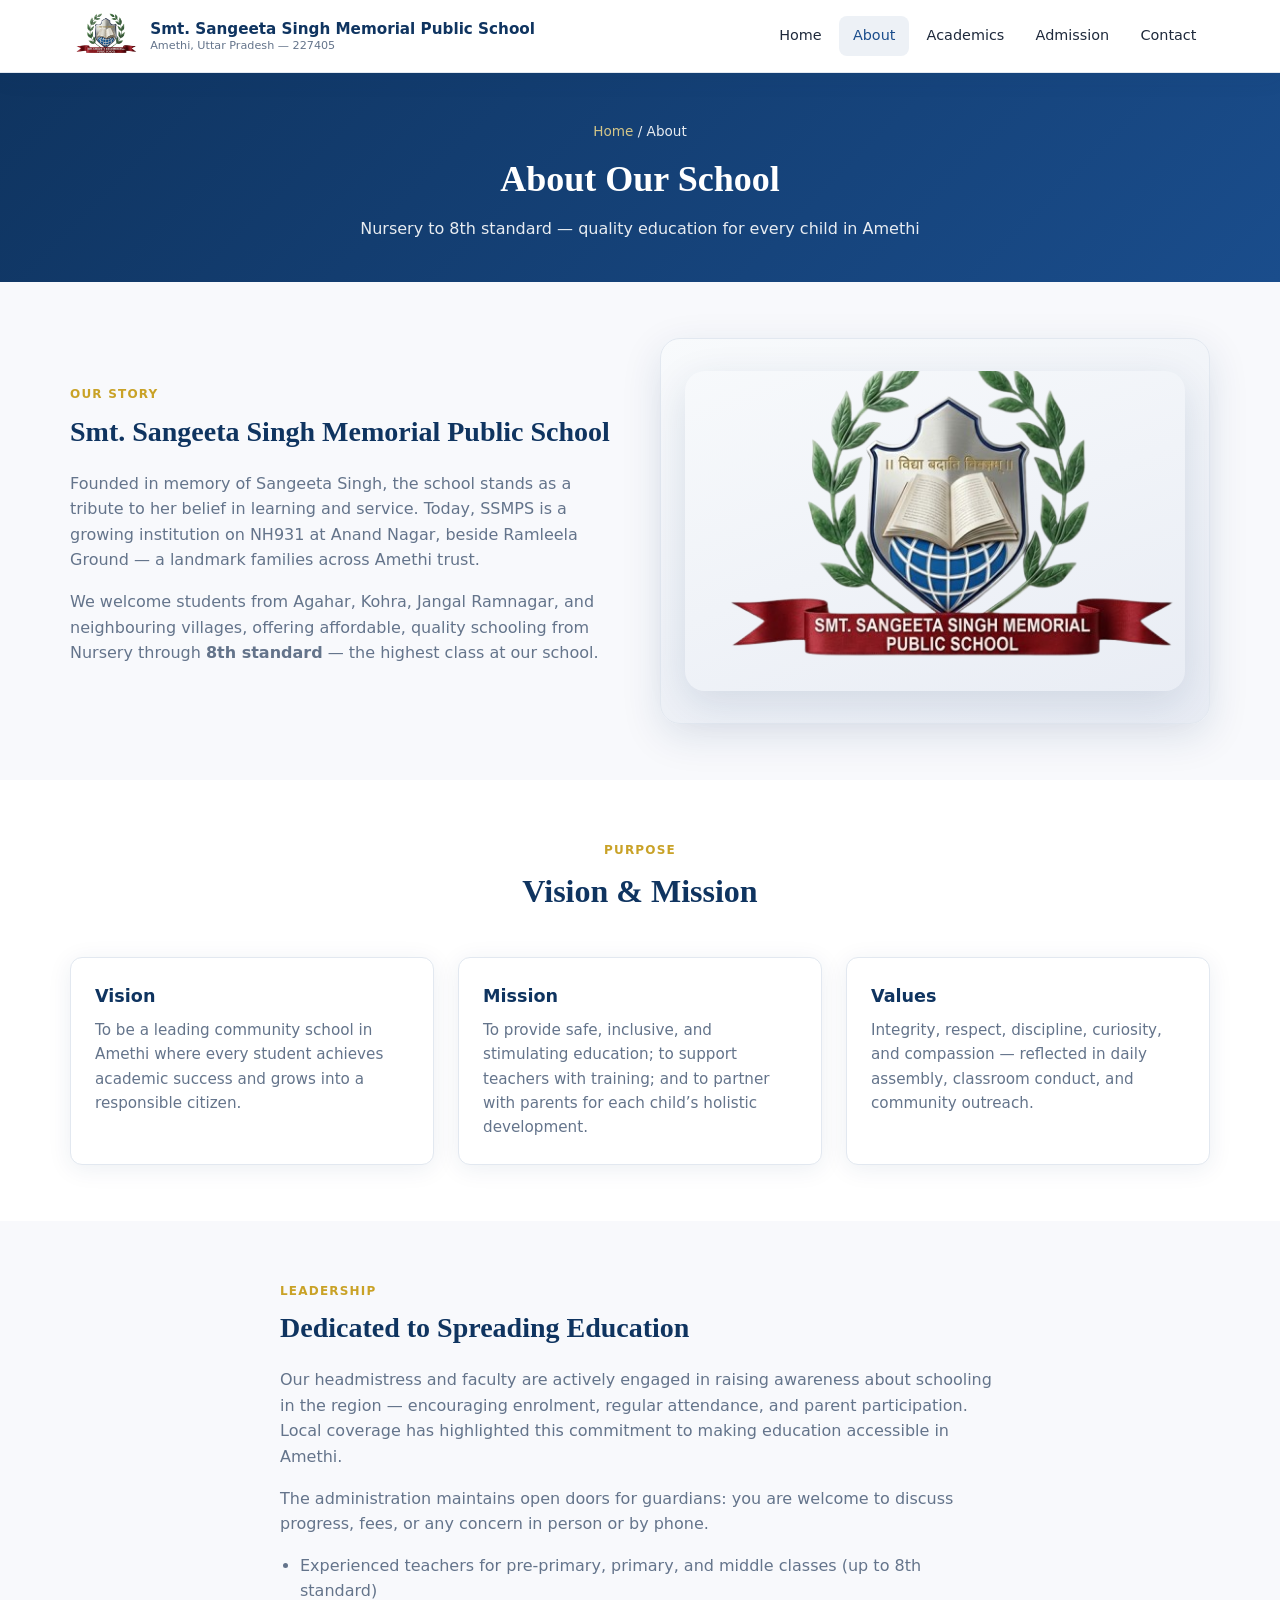
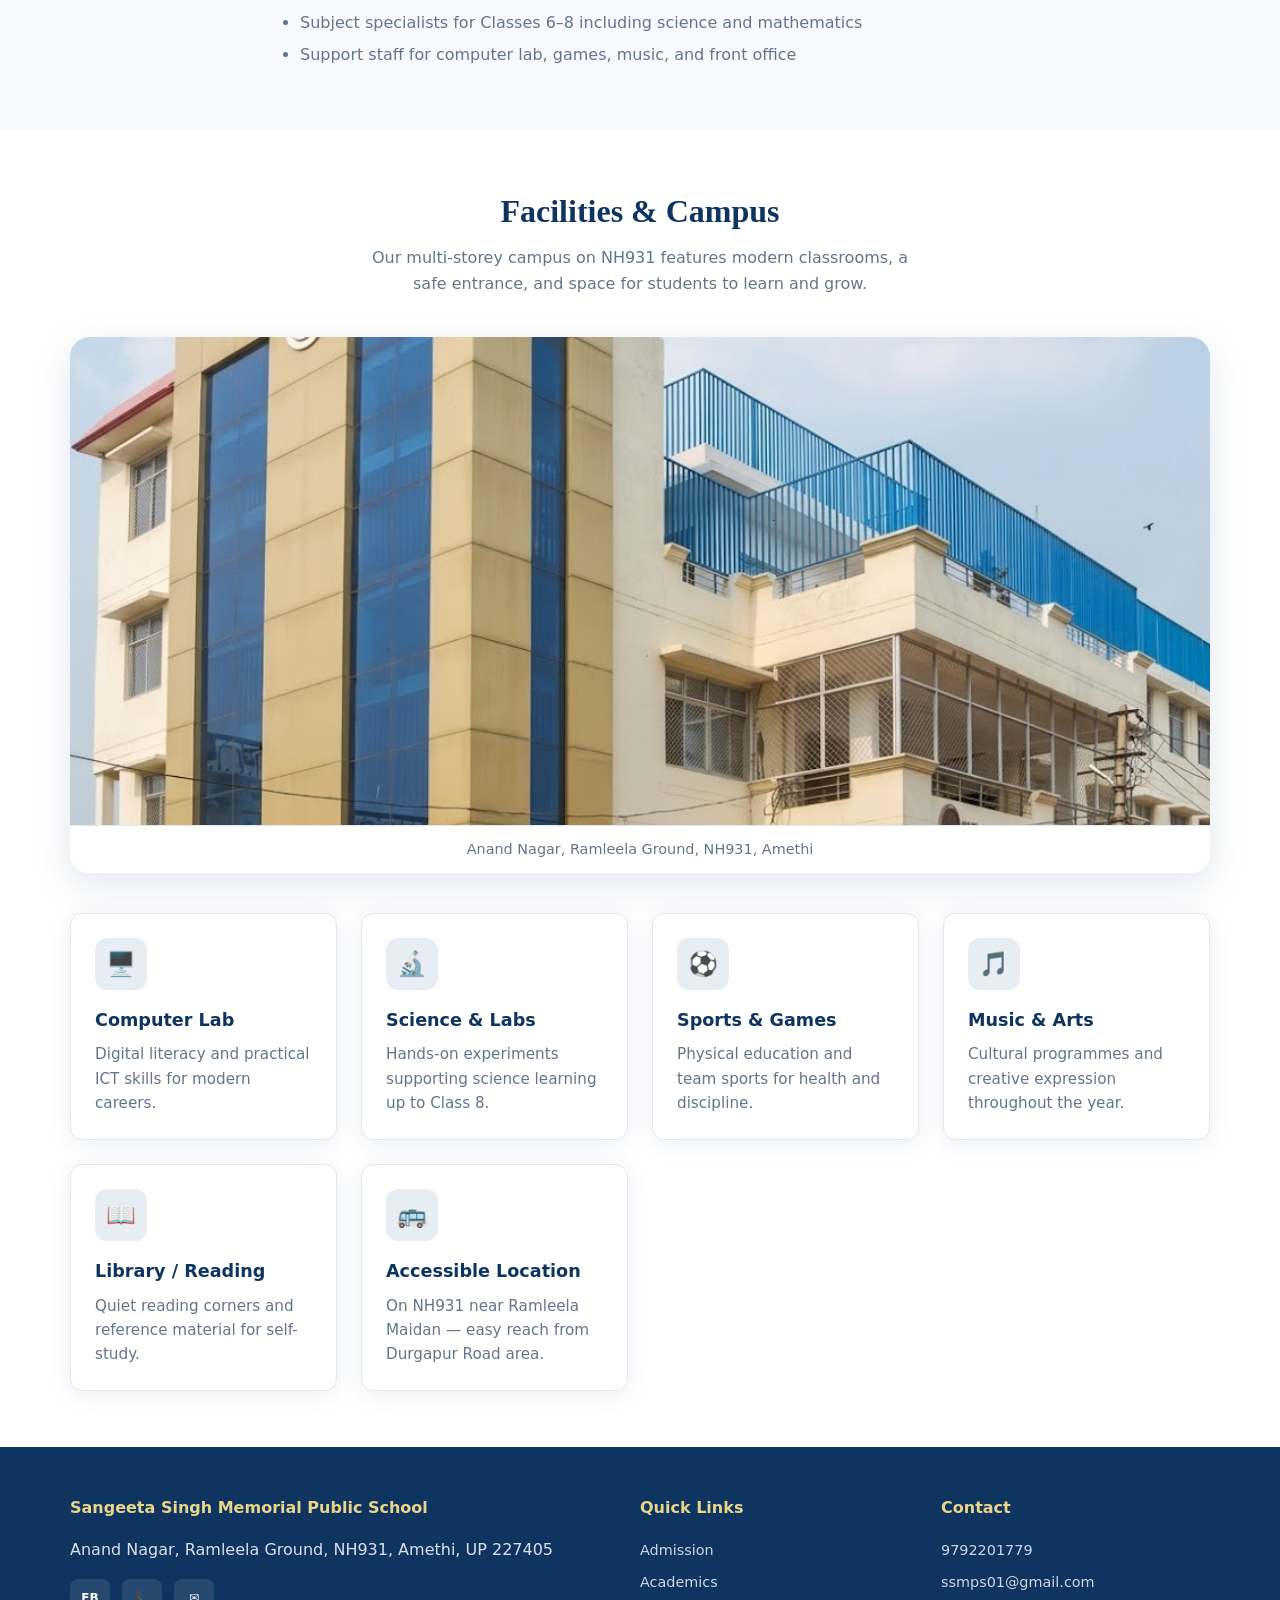
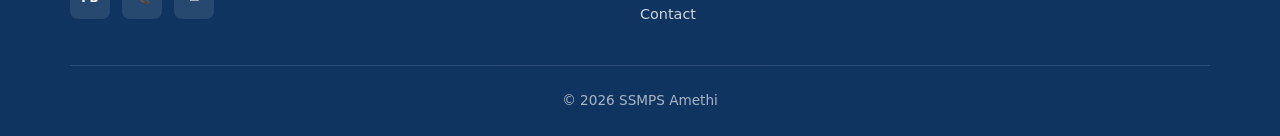
==== about.html @ c3867001 "init" ====
<!DOCTYPE html>
<html lang="en">
<head>
  <meta charset="UTF-8">
  <meta name="viewport" content="width=device-width, initial-scale=1.0">
  <meta name="description" content="About SSMPS Amethi — Nursery to 8th standard, vision, mission, and campus.">
  <title>About Us | SSMPS Amethi</title>
  <link rel="icon" href="images/logo.png" type="image/png">
  <link rel="stylesheet" href="style.css">
</head>
<body>
  <header class="site-header">
    <div class="container header-inner">
      <a href="index.html" class="logo-link">
        <img src="images/logo.png" alt="Smt. Sangeeta Singh Memorial Public School" class="logo-icon" width="120" height="56">
        <div class="logo-text">
          <strong>Smt. Sangeeta Singh Memorial Public School</strong>
          <span>Amethi, Uttar Pradesh — 227405</span>
        </div>
      </a>
      <button class="nav-toggle" type="button" aria-label="Open menu" aria-expanded="false"><span></span><span></span><span></span></button>
      <nav class="main-nav" aria-label="Main navigation">
        <ul>
          <li><a href="index.html">Home</a></li>
          <li><a href="about.html">About</a></li>
          <li><a href="academics.html">Academics</a></li>
          <li><a href="admission.html">Admission</a></li>
          <li><a href="contacts.html">Contact</a></li>
        </ul>
      </nav>
    </div>
  </header>

  <div class="page-hero">
    <div class="container">
      <p class="breadcrumb"><a href="index.html">Home</a> / About</p>
      <h1>About Our School</h1>
      <p>Nursery to 8th standard — quality education for every child in Amethi</p>
    </div>
  </div>

  <section>
    <div class="container split-section">
      <div class="content-block">
        <span class="section-label">Our story</span>
        <h2>Smt. Sangeeta Singh Memorial Public School</h2>
        <p>Founded in memory of Sangeeta Singh, the school stands as a tribute to her belief in learning and service. Today, SSMPS is a growing institution on NH931 at Anand Nagar, beside Ramleela Ground — a landmark families across Amethi trust.</p>
        <p>We welcome students from Agahar, Kohra, Jangal Ramnagar, and neighbouring villages, offering affordable, quality schooling from Nursery through <strong>8th standard</strong> — the highest class at our school.</p>
      </div>
      <div class="about-logo-wrap">
        <img src="images/logo.png" alt="Official school emblem — Smt. Sangeeta Singh Memorial Public School">
      </div>
    </div>
  </section>

  <section class="bg-white">
    <div class="container">
      <div class="section-header">
        <span class="section-label">Purpose</span>
        <h2>Vision &amp; Mission</h2>
      </div>
      <div class="card-grid">
        <article class="card">
          <h3>Vision</h3>
          <p>To be a leading community school in Amethi where every student achieves academic success and grows into a responsible citizen.</p>
        </article>
        <article class="card">
          <h3>Mission</h3>
          <p>To provide safe, inclusive, and stimulating education; to support teachers with training; and to partner with parents for each child’s holistic development.</p>
        </article>
        <article class="card">
          <h3>Values</h3>
          <p>Integrity, respect, discipline, curiosity, and compassion — reflected in daily assembly, classroom conduct, and community outreach.</p>
        </article>
      </div>
    </div>
  </section>

  <section>
    <div class="container content-block" style="max-width:720px">
      <span class="section-label">Leadership</span>
      <h2>Dedicated to Spreading Education</h2>
      <p>Our headmistress and faculty are actively engaged in raising awareness about schooling in the region — encouraging enrolment, regular attendance, and parent participation. Local coverage has highlighted this commitment to making education accessible in Amethi.</p>
      <p>The administration maintains open doors for guardians: you are welcome to discuss progress, fees, or any concern in person or by phone.</p>
      <ul>
        <li>Experienced teachers for pre-primary, primary, and middle classes (up to 8th standard)</li>
        <li>Subject specialists for Classes 6–8 including science and mathematics</li>
        <li>Support staff for computer lab, games, music, and front office</li>
      </ul>
    </div>
  </section>

  <section class="bg-white">
    <div class="container">
      <div class="section-header">
        <h2>Facilities &amp; Campus</h2>
        <p>Our multi-storey campus on NH931 features modern classrooms, a safe entrance, and space for students to learn and grow.</p>
      </div>
      <figure class="campus-feature">
        <img src="images/campus.png" alt="Front view of Smt. Sangeeta Singh Memorial Public School — cream and blue building with school bus at gate" class="campus-photo">
        <figcaption class="campus-caption">Anand Nagar, Ramleela Ground, NH931, Amethi</figcaption>
      </figure>
      <div class="card-grid">
        <article class="card"><div class="card-icon">🖥️</div><h3>Computer Lab</h3><p>Digital literacy and practical ICT skills for modern careers.</p></article>
        <article class="card"><div class="card-icon">🔬</div><h3>Science &amp; Labs</h3><p>Hands-on experiments supporting science learning up to Class 8.</p></article>
        <article class="card"><div class="card-icon">⚽</div><h3>Sports &amp; Games</h3><p>Physical education and team sports for health and discipline.</p></article>
        <article class="card"><div class="card-icon">🎵</div><h3>Music &amp; Arts</h3><p>Cultural programmes and creative expression throughout the year.</p></article>
        <article class="card"><div class="card-icon">📖</div><h3>Library / Reading</h3><p>Quiet reading corners and reference material for self-study.</p></article>
        <article class="card"><div class="card-icon">🚌</div><h3>Accessible Location</h3><p>On NH931 near Ramleela Maidan — easy reach from Durgapur Road area.</p></article>
      </div>
    </div>
  </section>

  <footer class="site-footer">
    <div class="container footer-grid">
      <div>
        <h4>Sangeeta Singh Memorial Public School</h4>
        <p>Anand Nagar, Ramleela Ground, NH931, Amethi, UP 227405</p>
        <div class="social-links">
          <a href="https://www.facebook.com/p/Sangeeta-Singh-Memorial-Public-School-Amethi-100066679517255/" target="_blank" rel="noopener noreferrer">FB</a>
          <a href="tel:+919792201779">📞</a>
          <a href="mailto:ssmps01@gmail.com">✉</a>
        </div>
      </div>
      <div><h4>Quick Links</h4><ul><li><a href="admission.html">Admission</a></li><li><a href="academics.html">Academics</a></li><li><a href="contacts.html">Contact</a></li></ul></div>
      <div><h4>Contact</h4><ul><li><a href="tel:+919792201779">9792201779</a></li><li><a href="mailto:ssmps01@gmail.com">ssmps01@gmail.com</a></li></ul></div>
    </div>
    <div class="container footer-bottom"><p>&copy; <span id="year"></span> SSMPS Amethi</p></div>
  </footer>
  <script>document.getElementById("year").textContent = new Date().getFullYear();</script>
  <script src="script.js"></script>
</body>
</html>
---- style.css ----
/* Sangeeta Singh Memorial Public School — Amethi */

:root {
  --primary: #1a4d8c;
  --primary-dark: #0f3460;
  --accent: #c9a227;
  --accent-light: #e8d48b;
  --bg: #f8f9fc;
  --surface: #ffffff;
  --text: #1e293b;
  --text-muted: #64748b;
  --border: #e2e8f0;
  --success: #15803d;
  --shadow: 0 4px 24px rgba(15, 52, 96, 0.08);
  --shadow-lg: 0 12px 40px rgba(15, 52, 96, 0.12);
  --radius: 12px;
  --radius-lg: 20px;
  --font: "Segoe UI", system-ui, -apple-system, sans-serif;
  --font-display: Georgia, "Times New Roman", serif;
  --header-h: 72px;
}

*,
*::before,
*::after {
  box-sizing: border-box;
  margin: 0;
  padding: 0;
}

html {
  scroll-behavior: smooth;
}

body {
  font-family: var(--font);
  color: var(--text);
  background: var(--bg);
  line-height: 1.6;
  min-height: 100vh;
  display: flex;
  flex-direction: column;
}

img {
  max-width: 100%;
  height: auto;
  display: block;
}

a {
  color: var(--primary);
  text-decoration: none;
  transition: color 0.2s;
}

a:hover {
  color: var(--primary-dark);
}

.container {
  width: min(1140px, 92%);
  margin-inline: auto;
}

/* Header */
.site-header {
  position: sticky;
  top: 0;
  z-index: 1000;
  background: var(--surface);
  border-bottom: 1px solid var(--border);
  box-shadow: var(--shadow);
}

.header-inner {
  display: flex;
  align-items: center;
  justify-content: space-between;
  height: var(--header-h);
  gap: 1rem;
}

.logo-link {
  display: flex;
  align-items: center;
  gap: 0.75rem;
  color: var(--text);
  text-decoration: none;
}

.logo-link:hover {
  color: var(--text);
}

.logo-icon,
.logo-link img {
  height: 64px;
  width: auto;
  max-width: 150px;
  flex-shrink: 0;
  object-fit: contain;
}

.logo-text {
  display: flex;
  flex-direction: column;
  line-height: 1.25;
}

.logo-text strong {
  font-size: 0.95rem;
  color: var(--primary-dark);
}

.logo-text span {
  font-size: 0.7rem;
  color: var(--text-muted);
}

.nav-toggle {
  display: none;
  background: none;
  border: none;
  cursor: pointer;
  padding: 0.5rem;
}

.nav-toggle span {
  display: block;
  width: 24px;
  height: 2px;
  background: var(--primary-dark);
  margin: 5px 0;
  transition: 0.3s;
}

.main-nav ul {
  display: flex;
  list-style: none;
  gap: 0.25rem;
}

.main-nav a {
  display: block;
  padding: 0.5rem 0.85rem;
  border-radius: 8px;
  font-size: 0.9rem;
  font-weight: 500;
  color: var(--text);
}

.main-nav a:hover,
.main-nav a.active {
  background: rgba(26, 77, 140, 0.08);
  color: var(--primary);
}

.btn {
  display: inline-flex;
  align-items: center;
  justify-content: center;
  gap: 0.5rem;
  padding: 0.65rem 1.35rem;
  border-radius: 8px;
  font-weight: 600;
  font-size: 0.9rem;
  border: none;
  cursor: pointer;
  transition: transform 0.15s, box-shadow 0.2s, background 0.2s;
  text-decoration: none;
}

.btn:hover {
  transform: translateY(-1px);
}

.btn-primary {
  background: linear-gradient(135deg, var(--primary), var(--primary-dark));
  color: #fff;
  box-shadow: 0 4px 14px rgba(26, 77, 140, 0.35);
}

.btn-primary:hover {
  color: #fff;
  box-shadow: 0 6px 20px rgba(26, 77, 140, 0.45);
}

.btn-outline {
  background: transparent;
  color: #fff;
  border: 2px solid rgba(255, 255, 255, 0.85);
}

.btn-outline:hover {
  background: rgba(255, 255, 255, 0.15);
  color: #fff;
}

.btn-accent {
  background: var(--accent);
  color: var(--primary-dark);
}

.btn-accent:hover {
  background: var(--accent-light);
  color: var(--primary-dark);
}

/* Hero */
.hero {
  position: relative;
  min-height: 420px;
  display: flex;
  align-items: center;
  background: linear-gradient(135deg, var(--primary-dark) 0%, var(--primary) 50%, #2563a8 100%);
  color: #fff;
  overflow: hidden;
}

.hero::before {
  content: "";
  position: absolute;
  inset: 0;
  background: url("data:image/svg+xml,%3Csvg width='60' height='60' viewBox='0 0 60 60' xmlns='http://www.w3.org/2000/svg'%3E%3Cg fill='none' fill-rule='evenodd'%3E%3Cg fill='%23ffffff' fill-opacity='0.04'%3E%3Cpath d='M36 34v-4h-2v4h-4v2h4v4h2v-4h4v-2h-4zm0-30V0h-2v4h-4v2h4v4h2V6h4V4h-4zM6 34v-4H4v4H0v2h4v4h2v-4h4v-2H6zM6 4V0H4v4H0v2h4v4h2V6h4V4H6z'/%3E%3C/g%3E%3C/g%3E%3C/svg%3E");
  opacity: 0.6;
}

.hero .container {
  position: relative;
  z-index: 1;
  padding: 3.5rem 0;
}

.hero-logo {
  display: block;
  height: clamp(110px, 20vw, 180px);
  width: auto;
  margin-bottom: 1rem;
  filter: drop-shadow(0 8px 20px rgba(0, 0, 0, 0.35));
}

.about-logo-wrap {
  display: flex;
  align-items: center;
  justify-content: center;
  padding: 2rem 1.5rem;
  background: linear-gradient(160deg, #f8fafc 0%, #e8ecf4 100%);
  border-radius: var(--radius-lg);
  box-shadow: var(--shadow-lg);
  border: 1px solid var(--border);
}

.about-logo-wrap img {
  max-height: min(320px, 50vh);
  width: auto;
  max-width: 100%;
  object-fit: contain;
}

.hero-badge {
  display: inline-block;
  background: rgba(201, 162, 39, 0.25);
  border: 1px solid var(--accent);
  color: var(--accent-light);
  padding: 0.35rem 0.85rem;
  border-radius: 999px;
  font-size: 0.8rem;
  font-weight: 600;
  margin-bottom: 1rem;
}

.hero h1 {
  font-family: var(--font-display);
  font-size: clamp(1.75rem, 4vw, 2.75rem);
  line-height: 1.2;
  margin-bottom: 0.75rem;
  max-width: 720px;
}

.hero p {
  font-size: 1.05rem;
  opacity: 0.92;
  max-width: 560px;
  margin-bottom: 1.5rem;
}

.hero-actions {
  display: flex;
  flex-wrap: wrap;
  gap: 0.75rem;
}

.hero-hindi {
  font-size: 1.1rem;
  margin-top: 0.5rem;
  opacity: 0.9;
  font-style: italic;
}

/* Page header (inner pages) */
.page-hero {
  background: linear-gradient(135deg, var(--primary-dark), var(--primary));
  color: #fff;
  padding: 2.5rem 0;
  text-align: center;
}

.page-hero h1 {
  font-family: var(--font-display);
  font-size: clamp(1.5rem, 3vw, 2.25rem);
}

.page-hero p {
  opacity: 0.9;
  margin-top: 0.5rem;
}

.breadcrumb {
  font-size: 0.85rem;
  opacity: 0.8;
  margin-bottom: 0.5rem;
}

.breadcrumb a {
  color: var(--accent-light);
}

/* Sections */
section {
  padding: 3.5rem 0;
}

.section-header {
  text-align: center;
  margin-bottom: 2.5rem;
}

.section-header h2 {
  font-family: var(--font-display);
  font-size: clamp(1.5rem, 2.5vw, 2rem);
  color: var(--primary-dark);
  margin-bottom: 0.5rem;
}

.section-header p {
  color: var(--text-muted);
  max-width: 560px;
  margin-inline: auto;
}

.section-label {
  display: inline-block;
  color: var(--accent);
  font-weight: 700;
  font-size: 0.75rem;
  letter-spacing: 0.1em;
  text-transform: uppercase;
  margin-bottom: 0.35rem;
}

/* Cards grid */
.card-grid {
  display: grid;
  grid-template-columns: repeat(auto-fit, minmax(260px, 1fr));
  gap: 1.5rem;
}

.card {
  background: var(--surface);
  border-radius: var(--radius);
  padding: 1.5rem;
  box-shadow: var(--shadow);
  border: 1px solid var(--border);
  transition: transform 0.2s, box-shadow 0.2s;
}

.card:hover {
  transform: translateY(-4px);
  box-shadow: var(--shadow-lg);
}

.card-icon {
  width: 52px;
  height: 52px;
  border-radius: 12px;
  background: rgba(26, 77, 140, 0.1);
  display: flex;
  align-items: center;
  justify-content: center;
  font-size: 1.5rem;
  margin-bottom: 1rem;
}

.card h3 {
  font-size: 1.1rem;
  color: var(--primary-dark);
  margin-bottom: 0.5rem;
}

.card p {
  color: var(--text-muted);
  font-size: 0.95rem;
}

/* Stats */
.stats-bar {
  background: var(--primary-dark);
  color: #fff;
  padding: 2rem 0;
}

.stats-grid {
  display: grid;
  grid-template-columns: repeat(auto-fit, minmax(140px, 1fr));
  gap: 1.5rem;
  text-align: center;
}

.stat-item strong {
  display: block;
  font-size: 2rem;
  color: var(--accent);
  font-family: var(--font-display);
}

.stat-item span {
  font-size: 0.85rem;
  opacity: 0.85;
}

/* Two column layout */
.split-section {
  display: grid;
  grid-template-columns: 1fr 1fr;
  gap: 2.5rem;
  align-items: center;
}

.split-section img,
.placeholder-img {
  border-radius: var(--radius-lg);
  box-shadow: var(--shadow-lg);
  aspect-ratio: 4/3;
  object-fit: cover;
  width: 100%;
}

.split-section img.campus-photo {
  aspect-ratio: 16 / 10;
  object-position: center top;
}

.campus-feature {
  margin-bottom: 2.5rem;
  border-radius: var(--radius-lg);
  overflow: hidden;
  box-shadow: var(--shadow-lg);
  background: var(--surface);
}

.campus-feature img.campus-photo {
  width: 100%;
  aspect-ratio: 21 / 9;
  max-height: 520px;
  object-fit: cover;
  object-position: center;
  border-radius: 0;
  box-shadow: none;
}

.campus-caption {
  text-align: center;
  padding: 0.75rem 1rem;
  font-size: 0.9rem;
  color: var(--text-muted);
  background: var(--surface);
  border-top: 1px solid var(--border);
}

.placeholder-img {
  background: linear-gradient(145deg, #dbeafe, #93c5fd);
  display: flex;
  align-items: center;
  justify-content: center;
  color: var(--primary);
  font-weight: 600;
  font-size: 0.9rem;
  text-align: center;
  padding: 1rem;
}

.content-block h2 {
  font-family: var(--font-display);
  color: var(--primary-dark);
  margin-bottom: 1rem;
  font-size: 1.75rem;
}

.content-block p {
  color: var(--text-muted);
  margin-bottom: 1rem;
}

.content-block ul {
  margin-left: 1.25rem;
  color: var(--text-muted);
}

.content-block li {
  margin-bottom: 0.4rem;
}

/* Gallery */
.gallery-grid {
  display: grid;
  grid-template-columns: repeat(auto-fill, minmax(220px, 1fr));
  gap: 1rem;
}

.gallery-item {
  position: relative;
  border-radius: var(--radius);
  overflow: hidden;
  aspect-ratio: 4/3;
  cursor: pointer;
  border: none;
  padding: 0;
  background: linear-gradient(145deg, #e0e7ff, #c7d2fe);
  width: 100%;
}

.gallery-item img {
  width: 100%;
  height: 100%;
  object-fit: cover;
  transition: transform 0.3s;
}

.gallery-item:hover img {
  transform: scale(1.05);
}

.gallery-placeholder {
  width: 100%;
  height: 100%;
  display: flex;
  flex-direction: column;
  align-items: center;
  justify-content: center;
  color: var(--primary);
  font-size: 0.85rem;
  gap: 0.25rem;
}

.gallery-placeholder span:first-child {
  font-size: 2rem;
}

/* Lightbox */
.lightbox {
  position: fixed;
  inset: 0;
  background: rgba(0, 0, 0, 0.9);
  z-index: 2000;
  display: none;
  align-items: center;
  justify-content: center;
  padding: 1rem;
}

.lightbox.open {
  display: flex;
}

.lightbox img {
  max-height: 90vh;
  max-width: 90vw;
  border-radius: 8px;
}

.lightbox-close {
  position: absolute;
  top: 1rem;
  right: 1rem;
  background: #fff;
  border: none;
  width: 40px;
  height: 40px;
  border-radius: 50%;
  font-size: 1.25rem;
  cursor: pointer;
}

/* Forms */
.form-group {
  margin-bottom: 1.25rem;
}

.form-group label {
  display: block;
  font-weight: 600;
  font-size: 0.9rem;
  margin-bottom: 0.35rem;
  color: var(--primary-dark);
}

.form-group input,
.form-group select,
.form-group textarea {
  width: 100%;
  padding: 0.7rem 0.9rem;
  border: 1px solid var(--border);
  border-radius: 8px;
  font-family: inherit;
  font-size: 0.95rem;
  transition: border-color 0.2s, box-shadow 0.2s;
}

.form-group input:focus,
.form-group select:focus,
.form-group textarea:focus {
  outline: none;
  border-color: var(--primary);
  box-shadow: 0 0 0 3px rgba(26, 77, 140, 0.15);
}

.form-row {
  display: grid;
  grid-template-columns: 1fr 1fr;
  gap: 1rem;
}

.form-note {
  font-size: 0.85rem;
  color: var(--text-muted);
  margin-top: 0.5rem;
}

.form-success {
  display: none;
  background: #dcfce7;
  color: var(--success);
  padding: 1rem;
  border-radius: 8px;
  margin-top: 1rem;
}

/* Contact */
.contact-grid {
  display: grid;
  grid-template-columns: 1fr 1fr;
  gap: 2rem;
}

.contact-info-card {
  background: var(--surface);
  padding: 1.5rem;
  border-radius: var(--radius);
  box-shadow: var(--shadow);
  margin-bottom: 1rem;
}

.contact-info-card h3 {
  color: var(--primary-dark);
  font-size: 1rem;
  margin-bottom: 0.75rem;
}

.contact-item {
  display: flex;
  gap: 0.75rem;
  margin-bottom: 0.85rem;
  font-size: 0.95rem;
}

.contact-item .icon {
  width: 36px;
  height: 36px;
  background: rgba(26, 77, 140, 0.1);
  border-radius: 8px;
  display: flex;
  align-items: center;
  justify-content: center;
  flex-shrink: 0;
}

.map-wrap {
  border-radius: var(--radius);
  overflow: hidden;
  box-shadow: var(--shadow);
  min-height: 280px;
}

.map-wrap iframe {
  width: 100%;
  height: 280px;
  border: 0;
}

/* Admission steps */
.steps {
  display: grid;
  gap: 1rem;
  counter-reset: step;
}

.step-item {
  display: flex;
  gap: 1.25rem;
  background: var(--surface);
  padding: 1.25rem 1.5rem;
  border-radius: var(--radius);
  box-shadow: var(--shadow);
  border-left: 4px solid var(--accent);
}

.step-num {
  width: 40px;
  height: 40px;
  background: var(--primary);
  color: #fff;
  border-radius: 50%;
  display: flex;
  align-items: center;
  justify-content: center;
  font-weight: 700;
  flex-shrink: 0;
}

/* Table */
.info-table {
  width: 100%;
  border-collapse: collapse;
  background: var(--surface);
  border-radius: var(--radius);
  overflow: hidden;
  box-shadow: var(--shadow);
}

.info-table th,
.info-table td {
  padding: 0.85rem 1rem;
  text-align: left;
  border-bottom: 1px solid var(--border);
}

.info-table th {
  background: var(--primary-dark);
  color: #fff;
  font-weight: 600;
}

.info-table tr:last-child td {
  border-bottom: none;
}

/* Footer */
.site-footer {
  background: var(--primary-dark);
  color: rgba(255, 255, 255, 0.85);
  margin-top: auto;
  padding: 3rem 0 1.5rem;
}

.footer-grid {
  display: grid;
  grid-template-columns: 2fr 1fr 1fr;
  gap: 2rem;
  margin-bottom: 2rem;
}

.footer-grid h4 {
  color: var(--accent-light);
  margin-bottom: 1rem;
  font-size: 1rem;
}

.footer-grid ul {
  list-style: none;
}

.footer-grid li {
  margin-bottom: 0.4rem;
}

.footer-grid a {
  color: rgba(255, 255, 255, 0.8);
  font-size: 0.9rem;
}

.footer-grid a:hover {
  color: #fff;
}

.social-links {
  display: flex;
  gap: 0.75rem;
  margin-top: 1rem;
}

.social-links a {
  width: 40px;
  height: 40px;
  background: rgba(255, 255, 255, 0.1);
  border-radius: 8px;
  display: flex;
  align-items: center;
  justify-content: center;
  color: #fff;
  font-weight: 700;
  font-size: 0.75rem;
}

.social-links a:hover {
  background: var(--accent);
  color: var(--primary-dark);
}

.footer-bottom {
  border-top: 1px solid rgba(255, 255, 255, 0.15);
  padding-top: 1.5rem;
  text-align: center;
  font-size: 0.85rem;
  opacity: 0.75;
}

/* CTA band */
.cta-band {
  background: linear-gradient(90deg, var(--accent), var(--accent-light));
  padding: 2rem;
  border-radius: var(--radius-lg);
  text-align: center;
  color: var(--primary-dark);
}

.cta-band h2 {
  font-family: var(--font-display);
  margin-bottom: 0.5rem;
}

.cta-band p {
  margin-bottom: 1rem;
}

/* Utilities */
.bg-white {
  background: var(--surface);
}

.text-center {
  text-align: center;
}

.mt-2 {
  margin-top: 2rem;
}

/* Responsive */
@media (max-width: 900px) {
  .split-section,
  .contact-grid,
  .footer-grid {
    grid-template-columns: 1fr;
  }

  .form-row {
    grid-template-columns: 1fr;
  }
}

@media (max-width: 768px) {
  .nav-toggle {
    display: block;
  }

  .main-nav {
    position: fixed;
    top: var(--header-h);
    left: 0;
    right: 0;
    background: var(--surface);
    border-bottom: 1px solid var(--border);
    padding: 1rem;
    transform: translateY(-120%);
    opacity: 0;
    pointer-events: none;
    transition: 0.3s;
    box-shadow: var(--shadow-lg);
  }

  .main-nav.open {
    transform: translateY(0);
    opacity: 1;
    pointer-events: auto;
  }

  .main-nav ul {
    flex-direction: column;
  }

  .main-nav a {
    padding: 0.75rem;
  }
}
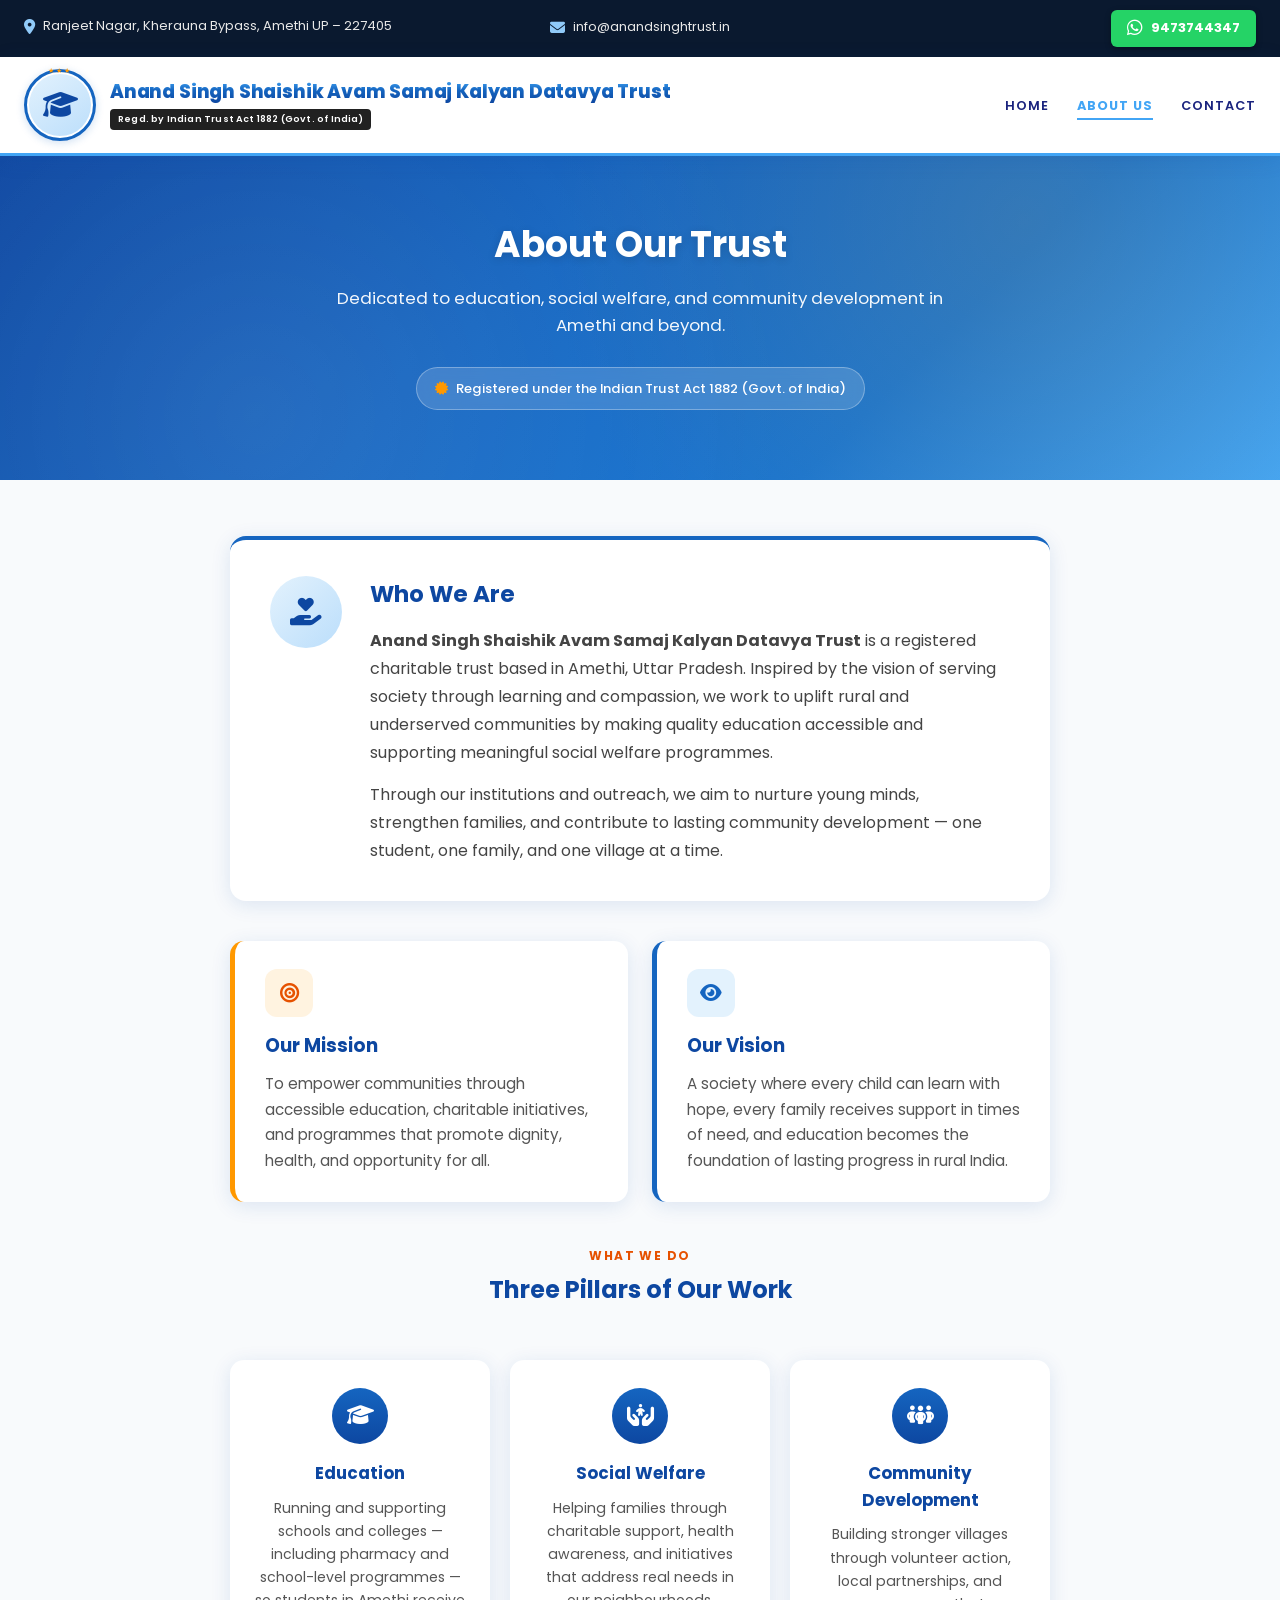
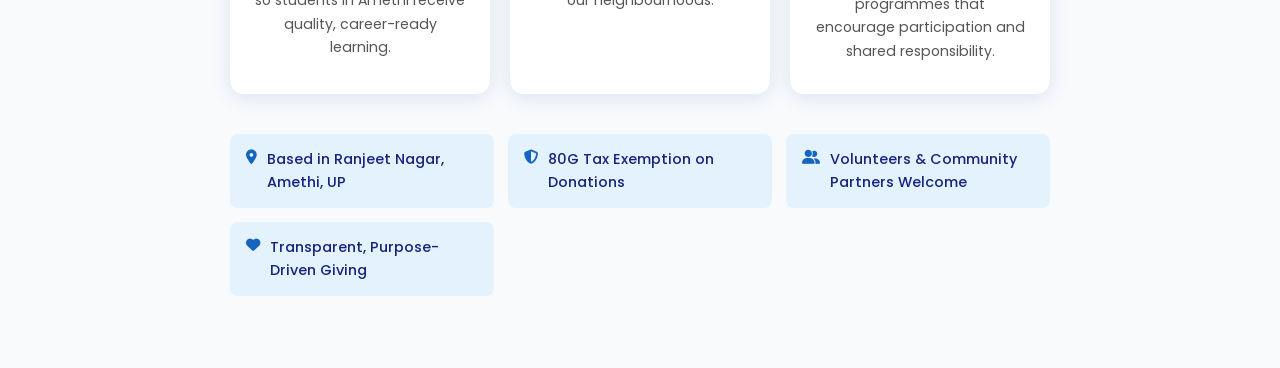
==== commit d7162a74: "Updated trust website design and content" ====
--- a/about.html
+++ b/about.html
@@ -1,133 +1,135 @@
 <!DOCTYPE html>
 <html lang="en">
 <head>
-  <meta charset="UTF-8">
-  <meta name="viewport" content="width=device-width, initial-scale=1.0">
-  <meta name="description" content="About SSMPS Amethi — Nursery to 8th standard, vision, mission, and campus.">
-  <title>About Us | SSMPS Amethi</title>
-  <link rel="icon" href="images/logo.png" type="image/png">
-  <link rel="stylesheet" href="style.css">
+    <meta charset="UTF-8">
+    <meta name="viewport" content="width=device-width, initial-scale=1.0">
+    <title>About Us | Anand Singh Trust</title>
+    <link rel="stylesheet" href="https://cdnjs.cloudflare.com/ajax/libs/font-awesome/6.5.1/css/all.min.css">
+    <link rel="stylesheet" href="style.css">
 </head>
 <body>
-  <header class="site-header">
-    <div class="container header-inner">
-      <a href="index.html" class="logo-link">
-        <img src="images/logo.png" alt="Smt. Sangeeta Singh Memorial Public School" class="logo-icon" width="120" height="56">
-        <div class="logo-text">
-          <strong>Smt. Sangeeta Singh Memorial Public School</strong>
-          <span>Amethi, Uttar Pradesh — 227405</span>
+
+<div class="top-bar">
+    <div class="top-bar__left">
+        <span class="top-bar__item">
+            <i class="fa-solid fa-location-dot" aria-hidden="true"></i>
+            <span>Ranjeet Nagar, Kherauna Bypass, Amethi UP – 227405</span>
+        </span>
+    </div>
+    <div class="top-bar__center">
+        <a href="mailto:info@anandsinghtrust.in" class="top-bar__item">
+            <i class="fa-solid fa-envelope" aria-hidden="true"></i>
+            <span>info@anandsinghtrust.in</span>
+        </a>
+    </div>
+    <div class="top-bar__right">
+        <a href="https://wa.me/919473744347" class="top-bar__btn top-bar__btn--whatsapp" target="_blank" rel="noopener noreferrer">
+            <i class="fa-brands fa-whatsapp" aria-hidden="true"></i>
+            <span>9473744347</span>
+        </a>
+    </div>
+</div>
+
+<header class="main-header">
+    <div class="main-header__inner">
+        <a href="index.html" class="brand">
+            <div class="brand__emblem" aria-hidden="true">
+                <span class="brand__stars">★★★</span>
+                <span class="brand__ring">
+                    <i class="fa-solid fa-graduation-cap"></i>
+                </span>
+            </div>
+            <div class="brand__text">
+                <span class="brand__name">Anand Singh Shaishik Avam Samaj Kalyan Datavya Trust</span>
+                <span class="brand__reg">Regd. by Indian Trust Act 1882 (Govt. of India)</span>
+            </div>
+        </a>
+        <button type="button" class="nav-toggle" aria-label="Open menu" aria-expanded="false" aria-controls="main-nav">
+            <i class="fa-solid fa-bars"></i>
+        </button>
+        <nav class="main-nav" id="main-nav">
+            <ul>
+                <li><a href="index.html">Home</a></li>
+                <li><a href="about.html" class="active">About Us</a></li>
+                <li><a href="contact.html">Contact</a></li>
+            </ul>
+        </nav>
+    </div>
+</header>
+
+<section class="hero hero--page">
+    <h2>About Our Trust</h2>
+    <p class="hero--page__lead">Dedicated to education, social welfare, and community development in Amethi and beyond.</p>
+    <div class="hero--page__badge">
+        <i class="fa-solid fa-certificate" aria-hidden="true"></i>
+        Registered under the Indian Trust Act 1882 (Govt. of India)
+    </div>
+</section>
+
+<section class="content content--about">
+    <div class="content__inner content__inner--about">
+
+        <article class="about-intro">
+            <div class="about-intro__icon" aria-hidden="true">
+                <i class="fa-solid fa-hand-holding-heart"></i>
+            </div>
+            <div class="about-intro__text">
+                <h3>Who We Are</h3>
+                <p>
+                    <strong>Anand Singh Shaishik Avam Samaj Kalyan Datavya Trust</strong> is a registered charitable trust based in Amethi, Uttar Pradesh. Inspired by the vision of serving society through learning and compassion, we work to uplift rural and underserved communities by making quality education accessible and supporting meaningful social welfare programmes.
+                </p>
+                <p>
+                    Through our institutions and outreach, we aim to nurture young minds, strengthen families, and contribute to lasting community development — one student, one family, and one village at a time.
+                </p>
+            </div>
+        </article>
+
+        <div class="about-mission-grid">
+            <div class="about-card about-card--mission">
+                <span class="about-card__icon"><i class="fa-solid fa-bullseye" aria-hidden="true"></i></span>
+                <h4>Our Mission</h4>
+                <p>To empower communities through accessible education, charitable initiatives, and programmes that promote dignity, health, and opportunity for all.</p>
+            </div>
+            <div class="about-card about-card--vision">
+                <span class="about-card__icon"><i class="fa-solid fa-eye" aria-hidden="true"></i></span>
+                <h4>Our Vision</h4>
+                <p>A society where every child can learn with hope, every family receives support in times of need, and education becomes the foundation of lasting progress in rural India.</p>
+            </div>
         </div>
-      </a>
-      <button class="nav-toggle" type="button" aria-label="Open menu" aria-expanded="false"><span></span><span></span><span></span></button>
-      <nav class="main-nav" aria-label="Main navigation">
-        <ul>
-          <li><a href="index.html">Home</a></li>
-          <li><a href="about.html">About</a></li>
-          <li><a href="academics.html">Academics</a></li>
-          <li><a href="admission.html">Admission</a></li>
-          <li><a href="contacts.html">Contact</a></li>
+
+        <div class="about-section-head">
+            <span class="about-section-head__label">What We Do</span>
+            <h3>Three Pillars of Our Work</h3>
+        </div>
+
+        <ul class="about-pillars">
+            <li class="about-pillar">
+                <span class="about-pillar__icon"><i class="fa-solid fa-graduation-cap" aria-hidden="true"></i></span>
+                <h4>Education</h4>
+                <p>Running and supporting schools and colleges — including pharmacy and school-level programmes — so students in Amethi receive quality, career-ready learning.</p>
+            </li>
+            <li class="about-pillar">
+                <span class="about-pillar__icon"><i class="fa-solid fa-hands-holding-child" aria-hidden="true"></i></span>
+                <h4>Social Welfare</h4>
+                <p>Helping families through charitable support, health awareness, and initiatives that address real needs in our neighbourhoods.</p>
+            </li>
+            <li class="about-pillar">
+                <span class="about-pillar__icon"><i class="fa-solid fa-people-group" aria-hidden="true"></i></span>
+                <h4>Community Development</h4>
+                <p>Building stronger villages through volunteer action, local partnerships, and programmes that encourage participation and shared responsibility.</p>
+            </li>
         </ul>
-      </nav>
+
+        <ul class="college-highlights about-highlights">
+            <li><i class="fa-solid fa-location-dot" aria-hidden="true"></i> Based in Ranjeet Nagar, Amethi, UP</li>
+            <li><i class="fa-solid fa-shield-halved" aria-hidden="true"></i> 80G Tax Exemption on Donations</li>
+            <li><i class="fa-solid fa-user-group" aria-hidden="true"></i> Volunteers &amp; Community Partners Welcome</li>
+            <li><i class="fa-solid fa-heart" aria-hidden="true"></i> Transparent, Purpose-Driven Giving</li>
+        </ul>
+
     </div>
-  </header>
+</section>
 
-  <div class="page-hero">
-    <div class="container">
-      <p class="breadcrumb"><a href="index.html">Home</a> / About</p>
-      <h1>About Our School</h1>
-      <p>Nursery to 8th standard — quality education for every child in Amethi</p>
-    </div>
-  </div>
-
-  <section>
-    <div class="container split-section">
-      <div class="content-block">
-        <span class="section-label">Our story</span>
-        <h2>Smt. Sangeeta Singh Memorial Public School</h2>
-        <p>Founded in memory of Sangeeta Singh, the school stands as a tribute to her belief in learning and service. Today, SSMPS is a growing institution on NH931 at Anand Nagar, beside Ramleela Ground — a landmark families across Amethi trust.</p>
-        <p>We welcome students from Agahar, Kohra, Jangal Ramnagar, and neighbouring villages, offering affordable, quality schooling from Nursery through <strong>8th standard</strong> — the highest class at our school.</p>
-      </div>
-      <div class="about-logo-wrap">
-        <img src="images/logo.png" alt="Official school emblem — Smt. Sangeeta Singh Memorial Public School">
-      </div>
-    </div>
-  </section>
-
-  <section class="bg-white">
-    <div class="container">
-      <div class="section-header">
-        <span class="section-label">Purpose</span>
-        <h2>Vision &amp; Mission</h2>
-      </div>
-      <div class="card-grid">
-        <article class="card">
-          <h3>Vision</h3>
-          <p>To be a leading community school in Amethi where every student achieves academic success and grows into a responsible citizen.</p>
-        </article>
-        <article class="card">
-          <h3>Mission</h3>
-          <p>To provide safe, inclusive, and stimulating education; to support teachers with training; and to partner with parents for each child’s holistic development.</p>
-        </article>
-        <article class="card">
-          <h3>Values</h3>
-          <p>Integrity, respect, discipline, curiosity, and compassion — reflected in daily assembly, classroom conduct, and community outreach.</p>
-        </article>
-      </div>
-    </div>
-  </section>
-
-  <section>
-    <div class="container content-block" style="max-width:720px">
-      <span class="section-label">Leadership</span>
-      <h2>Dedicated to Spreading Education</h2>
-      <p>Our headmistress and faculty are actively engaged in raising awareness about schooling in the region — encouraging enrolment, regular attendance, and parent participation. Local coverage has highlighted this commitment to making education accessible in Amethi.</p>
-      <p>The administration maintains open doors for guardians: you are welcome to discuss progress, fees, or any concern in person or by phone.</p>
-      <ul>
-        <li>Experienced teachers for pre-primary, primary, and middle classes (up to 8th standard)</li>
-        <li>Subject specialists for Classes 6–8 including science and mathematics</li>
-        <li>Support staff for computer lab, games, music, and front office</li>
-      </ul>
-    </div>
-  </section>
-
-  <section class="bg-white">
-    <div class="container">
-      <div class="section-header">
-        <h2>Facilities &amp; Campus</h2>
-        <p>Our multi-storey campus on NH931 features modern classrooms, a safe entrance, and space for students to learn and grow.</p>
-      </div>
-      <figure class="campus-feature">
-        <img src="images/campus.png" alt="Front view of Smt. Sangeeta Singh Memorial Public School — cream and blue building with school bus at gate" class="campus-photo">
-        <figcaption class="campus-caption">Anand Nagar, Ramleela Ground, NH931, Amethi</figcaption>
-      </figure>
-      <div class="card-grid">
-        <article class="card"><div class="card-icon">🖥️</div><h3>Computer Lab</h3><p>Digital literacy and practical ICT skills for modern careers.</p></article>
-        <article class="card"><div class="card-icon">🔬</div><h3>Science &amp; Labs</h3><p>Hands-on experiments supporting science learning up to Class 8.</p></article>
-        <article class="card"><div class="card-icon">⚽</div><h3>Sports &amp; Games</h3><p>Physical education and team sports for health and discipline.</p></article>
-        <article class="card"><div class="card-icon">🎵</div><h3>Music &amp; Arts</h3><p>Cultural programmes and creative expression throughout the year.</p></article>
-        <article class="card"><div class="card-icon">📖</div><h3>Library / Reading</h3><p>Quiet reading corners and reference material for self-study.</p></article>
-        <article class="card"><div class="card-icon">🚌</div><h3>Accessible Location</h3><p>On NH931 near Ramleela Maidan — easy reach from Durgapur Road area.</p></article>
-      </div>
-    </div>
-  </section>
-
-  <footer class="site-footer">
-    <div class="container footer-grid">
-      <div>
-        <h4>Sangeeta Singh Memorial Public School</h4>
-        <p>Anand Nagar, Ramleela Ground, NH931, Amethi, UP 227405</p>
-        <div class="social-links">
-          <a href="https://www.facebook.com/p/Sangeeta-Singh-Memorial-Public-School-Amethi-100066679517255/" target="_blank" rel="noopener noreferrer">FB</a>
-          <a href="tel:+919792201779">📞</a>
-          <a href="mailto:ssmps01@gmail.com">✉</a>
-        </div>
-      </div>
-      <div><h4>Quick Links</h4><ul><li><a href="admission.html">Admission</a></li><li><a href="academics.html">Academics</a></li><li><a href="contacts.html">Contact</a></li></ul></div>
-      <div><h4>Contact</h4><ul><li><a href="tel:+919792201779">9792201779</a></li><li><a href="mailto:ssmps01@gmail.com">ssmps01@gmail.com</a></li></ul></div>
-    </div>
-    <div class="container footer-bottom"><p>&copy; <span id="year"></span> SSMPS Amethi</p></div>
-  </footer>
-  <script>document.getElementById("year").textContent = new Date().getFullYear();</script>
-  <script src="script.js"></script>
+<script src="script.js"></script>
 </body>
-</html>
+</html>
--- a/style.css
+++ b/style.css
@@ -1,905 +1,1067 @@
-/* Sangeeta Singh Memorial Public School — Amethi */
+@import url('https://fonts.googleapis.com/css2?family=Poppins:wght@400;500;600;700;800&display=swap');
 
 :root {
-  --primary: #1a4d8c;
-  --primary-dark: #0f3460;
-  --accent: #c9a227;
-  --accent-light: #e8d48b;
-  --bg: #f8f9fc;
-  --surface: #ffffff;
-  --text: #1e293b;
-  --text-muted: #64748b;
-  --border: #e2e8f0;
-  --success: #15803d;
-  --shadow: 0 4px 24px rgba(15, 52, 96, 0.08);
-  --shadow-lg: 0 12px 40px rgba(15, 52, 96, 0.12);
-  --radius: 12px;
-  --radius-lg: 20px;
-  --font: "Segoe UI", system-ui, -apple-system, sans-serif;
-  --font-display: Georgia, "Times New Roman", serif;
-  --header-h: 72px;
-}
-
-*,
-*::before,
-*::after {
-  box-sizing: border-box;
-  margin: 0;
-  padding: 0;
-}
-
-html {
-  scroll-behavior: smooth;
+    --navy: #0a192f;
+    --blue-dark: #0d47a1;
+    --blue: #1565c0;
+    --blue-light: #42a5f5;
+    --orange: #e65100;
+    --orange-bright: #ff9800;
+    --whatsapp: #25d366;
+    --text: #1a237e;
+    --white: #ffffff;
+    --shadow: 0 4px 20px rgba(13, 71, 161, 0.12);
+}
+
+* {
+    box-sizing: border-box;
 }
 
 body {
-  font-family: var(--font);
-  color: var(--text);
-  background: var(--bg);
-  line-height: 1.6;
-  min-height: 100vh;
-  display: flex;
-  flex-direction: column;
-}
-
-img {
-  max-width: 100%;
-  height: auto;
-  display: block;
-}
-
-a {
-  color: var(--primary);
-  text-decoration: none;
-  transition: color 0.2s;
-}
-
-a:hover {
-  color: var(--primary-dark);
-}
-
-.container {
-  width: min(1140px, 92%);
-  margin-inline: auto;
-}
-
-/* Header */
-.site-header {
-  position: sticky;
-  top: 0;
-  z-index: 1000;
-  background: var(--surface);
-  border-bottom: 1px solid var(--border);
-  box-shadow: var(--shadow);
-}
-
-.header-inner {
-  display: flex;
-  align-items: center;
-  justify-content: space-between;
-  height: var(--header-h);
-  gap: 1rem;
-}
-
-.logo-link {
-  display: flex;
-  align-items: center;
-  gap: 0.75rem;
-  color: var(--text);
-  text-decoration: none;
-}
-
-.logo-link:hover {
-  color: var(--text);
-}
-
-.logo-icon,
-.logo-link img {
-  height: 64px;
-  width: auto;
-  max-width: 150px;
-  flex-shrink: 0;
-  object-fit: contain;
-}
-
-.logo-text {
-  display: flex;
-  flex-direction: column;
-  line-height: 1.25;
-}
-
-.logo-text strong {
-  font-size: 0.95rem;
-  color: var(--primary-dark);
-}
-
-.logo-text span {
-  font-size: 0.7rem;
-  color: var(--text-muted);
-}
-
+    margin: 0;
+    font-family: 'Poppins', Arial, sans-serif;
+    color: #333;
+    line-height: 1.6;
+}
+
+/* Top contact bar */
+.top-bar {
+    display: grid;
+    grid-template-columns: 1fr auto 1fr;
+    align-items: center;
+    gap: 16px;
+    background: var(--navy);
+    color: #e8e8e8;
+    padding: 10px 24px;
+    font-size: 13px;
+}
+
+.top-bar__left {
+    justify-self: start;
+    min-width: 0;
+}
+
+.top-bar__center {
+    justify-self: center;
+}
+
+.top-bar__right {
+    justify-self: end;
+}
+
+.top-bar__item {
+    display: inline-flex;
+    align-items: center;
+    gap: 8px;
+    color: #e8e8e8;
+    text-decoration: none;
+    transition: color 0.2s;
+    max-width: 100%;
+}
+
+a.top-bar__item:hover {
+    color: #fff;
+}
+
+.top-bar__item i {
+    color: #90caf9;
+    font-size: 15px;
+    flex-shrink: 0;
+}
+
+.top-bar__left .top-bar__item span:last-child {
+    line-height: 1.3;
+}
+
+.top-bar__btn {
+    display: inline-flex;
+    align-items: center;
+    gap: 8px;
+    padding: 8px 16px;
+    border-radius: 6px;
+    font-weight: 700;
+    text-decoration: none;
+    transition: transform 0.15s, box-shadow 0.15s;
+}
+
+.top-bar__btn:hover {
+    transform: translateY(-1px);
+    box-shadow: 0 4px 12px rgba(0, 0, 0, 0.25);
+}
+
+.top-bar__btn--whatsapp {
+    background: var(--whatsapp);
+    color: #fff;
+    box-shadow: 0 2px 6px rgba(0, 0, 0, 0.3);
+}
+
+.top-bar__btn--whatsapp i {
+    font-size: 18px;
+}
+
+/* Main header — Ummeed-style */
+.main-header {
+    background: var(--white);
+    box-shadow: var(--shadow);
+    border-bottom: 3px solid var(--blue-light);
+    position: sticky;
+    top: 0;
+    z-index: 100;
+}
+
+.main-header__inner {
+    max-width: 1280px;
+    margin: 0 auto;
+    padding: 12px 24px;
+    display: flex;
+    align-items: center;
+    justify-content: space-between;
+    gap: 24px;
+}
+
+.brand {
+    display: flex;
+    align-items: center;
+    gap: 14px;
+    text-decoration: none;
+    color: inherit;
+    flex-shrink: 0;
+    min-width: 0;
+}
+
+.brand__emblem {
+    position: relative;
+    flex-shrink: 0;
+    width: 72px;
+    height: 72px;
+}
+
+.brand__stars {
+    position: absolute;
+    top: -2px;
+    left: 50%;
+    transform: translateX(-50%);
+    font-size: 7px;
+    color: var(--orange-bright);
+    letter-spacing: 2px;
+    line-height: 1;
+}
+
+.brand__ring {
+    display: flex;
+    align-items: center;
+    justify-content: center;
+    width: 72px;
+    height: 72px;
+    border-radius: 50%;
+    border: 3px solid var(--blue);
+    background: linear-gradient(145deg, #e3f2fd 0%, #bbdefb 100%);
+    box-shadow: inset 0 0 0 2px #fff, 0 2px 8px rgba(21, 101, 192, 0.2);
+}
+
+.brand__ring i {
+    font-size: 28px;
+    color: var(--blue-dark);
+}
+
+.brand__text {
+    display: flex;
+    flex-direction: column;
+    gap: 2px;
+    min-width: 0;
+}
+
+.brand__name {
+    display: block;
+    font-size: clamp(0.75rem, 1.8vw, 1.15rem);
+    font-weight: 800;
+    line-height: 1.25;
+    letter-spacing: -0.01em;
+    white-space: nowrap;
+    background: linear-gradient(180deg, #42a5f5 0%, #1565c0 45%, #0d47a1 100%);
+    -webkit-background-clip: text;
+    background-clip: text;
+    color: transparent;
+}
+
+@media (max-width: 900px) {
+    .brand__name {
+        white-space: normal;
+    }
+}
+
+.brand__reg {
+    display: inline-block;
+    margin-top: 4px;
+    padding: 3px 8px;
+    font-size: 0.58rem;
+    font-weight: 600;
+    color: #fff;
+    background: #212121;
+    border-radius: 4px;
+    letter-spacing: 0.02em;
+    width: fit-content;
+    max-width: 100%;
+}
+
+/* Navigation */
 .nav-toggle {
-  display: none;
-  background: none;
-  border: none;
-  cursor: pointer;
-  padding: 0.5rem;
-}
-
-.nav-toggle span {
-  display: block;
-  width: 24px;
-  height: 2px;
-  background: var(--primary-dark);
-  margin: 5px 0;
-  transition: 0.3s;
+    display: none;
+    background: none;
+    border: 2px solid var(--blue);
+    color: var(--blue-dark);
+    font-size: 1.25rem;
+    padding: 8px 12px;
+    border-radius: 6px;
+    cursor: pointer;
 }
 
 .main-nav ul {
-  display: flex;
-  list-style: none;
-  gap: 0.25rem;
+    list-style: none;
+    margin: 0;
+    padding: 0;
+    display: flex;
+    align-items: center;
+    flex-wrap: wrap;
+    gap: 6px 28px;
 }
 
 .main-nav a {
-  display: block;
-  padding: 0.5rem 0.85rem;
-  border-radius: 8px;
-  font-size: 0.9rem;
-  font-weight: 500;
-  color: var(--text);
-}
-
-.main-nav a:hover,
+    text-decoration: none;
+    font-size: 0.8rem;
+    font-weight: 600;
+    letter-spacing: 0.08em;
+    text-transform: uppercase;
+    color: var(--text);
+    padding: 6px 0;
+    position: relative;
+    transition: color 0.2s;
+}
+
+.main-nav a::after {
+    content: '';
+    position: absolute;
+    left: 0;
+    bottom: 0;
+    width: 0;
+    height: 2px;
+    background: var(--blue-light);
+    transition: width 0.25s ease;
+}
+
+.main-nav a:hover {
+    color: var(--blue);
+}
+
+.main-nav a:hover::after {
+    width: 100%;
+}
+
 .main-nav a.active {
-  background: rgba(26, 77, 140, 0.08);
-  color: var(--primary);
-}
-
-.btn {
-  display: inline-flex;
-  align-items: center;
-  justify-content: center;
-  gap: 0.5rem;
-  padding: 0.65rem 1.35rem;
-  border-radius: 8px;
-  font-weight: 600;
-  font-size: 0.9rem;
-  border: none;
-  cursor: pointer;
-  transition: transform 0.15s, box-shadow 0.2s, background 0.2s;
-  text-decoration: none;
-}
-
-.btn:hover {
-  transform: translateY(-1px);
+    color: var(--blue-light);
+    font-weight: 700;
+}
+
+.main-nav a.active::after {
+    width: 100%;
+    background: var(--blue-light);
+}
+
+/* Hero — inner pages */
+.hero--page {
+    text-align: center;
+    padding: 60px 24px 70px;
+    background: linear-gradient(135deg, #0d47a1 0%, #1565c0 40%, #1976d2 70%, #42a5f5 100%);
+    color: #fff;
+    position: relative;
+    overflow: hidden;
+}
+
+.hero--page::before {
+    content: '';
+    position: absolute;
+    inset: 0;
+    background:
+        radial-gradient(circle at 20% 80%, rgba(255, 255, 255, 0.08) 0%, transparent 50%),
+        radial-gradient(circle at 80% 20%, rgba(255, 152, 0, 0.12) 0%, transparent 45%);
+    pointer-events: none;
+}
+
+.hero--page > * {
+    position: relative;
+    z-index: 1;
+}
+
+.hero--page h2 {
+    margin: 0 0 12px;
+    font-size: clamp(1.5rem, 4vw, 2.25rem);
+    font-weight: 700;
+    text-shadow: 0 2px 8px rgba(0, 0, 0, 0.15);
+}
+
+.hero--page p {
+    margin: 0 auto 10px;
+    max-width: 640px;
+    font-size: 1.05rem;
+    opacity: 0.95;
+}
+
+.hero--page__lead {
+    margin-bottom: 20px !important;
+}
+
+.hero--page__badge {
+    display: inline-flex;
+    align-items: center;
+    gap: 8px;
+    margin-top: 8px;
+    padding: 10px 18px;
+    background: rgba(255, 255, 255, 0.15);
+    border: 1px solid rgba(255, 255, 255, 0.3);
+    border-radius: 50px;
+    font-size: 0.82rem;
+    font-weight: 500;
+    backdrop-filter: blur(8px);
+    -webkit-backdrop-filter: blur(8px);
+}
+
+.hero--page__badge i {
+    color: var(--orange-bright);
+}
+
+/* About page */
+.content--about {
+    padding: 48px 24px 72px;
+}
+
+.content__inner--about {
+    max-width: 960px;
+    display: flex;
+    flex-direction: column;
+    gap: 40px;
+}
+
+.about-intro {
+    display: flex;
+    gap: 28px;
+    align-items: flex-start;
+    background: #fff;
+    border-radius: 16px;
+    padding: 36px 40px;
+    box-shadow: var(--shadow);
+    border-top: 4px solid var(--blue);
+}
+
+.about-intro__icon {
+    flex-shrink: 0;
+    width: 72px;
+    height: 72px;
+    display: flex;
+    align-items: center;
+    justify-content: center;
+    border-radius: 50%;
+    background: linear-gradient(135deg, #e3f2fd 0%, #bbdefb 100%);
+    color: var(--blue-dark);
+    font-size: 1.75rem;
+}
+
+.about-intro__text h3 {
+    margin: 0 0 14px;
+    font-size: 1.45rem;
+    color: var(--blue-dark);
+}
+
+.about-intro__text p {
+    margin: 0 0 14px;
+    color: #444;
+    line-height: 1.75;
+}
+
+.about-intro__text p:last-child {
+    margin-bottom: 0;
+}
+
+.about-mission-grid {
+    display: grid;
+    grid-template-columns: repeat(2, 1fr);
+    gap: 24px;
+}
+
+.about-card {
+    background: #fff;
+    border-radius: 14px;
+    padding: 28px 30px;
+    box-shadow: var(--shadow);
+    transition: transform 0.2s, box-shadow 0.2s;
+}
+
+.about-card:hover {
+    transform: translateY(-3px);
+    box-shadow: 0 8px 28px rgba(13, 71, 161, 0.18);
+}
+
+.about-card--mission {
+    border-left: 5px solid var(--orange-bright);
+}
+
+.about-card--vision {
+    border-left: 5px solid var(--blue);
+}
+
+.about-card__icon {
+    display: inline-flex;
+    align-items: center;
+    justify-content: center;
+    width: 48px;
+    height: 48px;
+    border-radius: 12px;
+    background: #e3f2fd;
+    color: var(--blue);
+    font-size: 1.2rem;
+    margin-bottom: 14px;
+}
+
+.about-card--mission .about-card__icon {
+    background: #fff3e0;
+    color: var(--orange);
+}
+
+.about-card h4 {
+    margin: 0 0 10px;
+    font-size: 1.15rem;
+    color: var(--blue-dark);
+}
+
+.about-card p {
+    margin: 0;
+    font-size: 0.95rem;
+    color: #555;
+    line-height: 1.7;
+}
+
+.about-section-head {
+    text-align: center;
+}
+
+.about-section-head__label {
+    display: inline-block;
+    font-size: 0.75rem;
+    font-weight: 700;
+    letter-spacing: 0.12em;
+    text-transform: uppercase;
+    color: var(--orange);
+    margin-bottom: 6px;
+}
+
+.about-section-head h3 {
+    margin: 0 0 10px;
+    font-size: 1.5rem;
+    color: var(--blue-dark);
+}
+
+.about-section-head__desc {
+    margin: 0 auto;
+    max-width: 620px;
+    color: #666;
+    font-size: 0.95rem;
+    line-height: 1.65;
+}
+
+.about-pillars {
+    list-style: none;
+    margin: 0;
+    padding: 0;
+    display: grid;
+    grid-template-columns: repeat(3, 1fr);
+    gap: 20px;
+}
+
+.about-pillar {
+    background: #fff;
+    border-radius: 14px;
+    padding: 28px 24px;
+    text-align: center;
+    box-shadow: var(--shadow);
+    transition: transform 0.2s, border-color 0.2s;
+    border-bottom: 3px solid transparent;
+}
+
+.about-pillar:hover {
+    transform: translateY(-4px);
+    border-bottom-color: var(--blue-light);
+}
+
+.about-pillar__icon {
+    display: inline-flex;
+    align-items: center;
+    justify-content: center;
+    width: 56px;
+    height: 56px;
+    margin-bottom: 16px;
+    border-radius: 50%;
+    background: linear-gradient(180deg, var(--blue) 0%, var(--blue-dark) 100%);
+    color: #fff;
+    font-size: 1.35rem;
+}
+
+.about-pillar h4 {
+    margin: 0 0 10px;
+    font-size: 1.05rem;
+    color: var(--blue-dark);
+}
+
+.about-pillar p {
+    margin: 0;
+    font-size: 0.88rem;
+    color: #555;
+    line-height: 1.65;
+}
+
+.about-highlights {
+    margin: 0 !important;
+}
+
+@media (max-width: 900px) {
+    .about-mission-grid {
+        grid-template-columns: 1fr;
+    }
+
+    .about-pillars {
+        grid-template-columns: 1fr;
+    }
+
+    .about-intro {
+        flex-direction: column;
+        align-items: center;
+        text-align: center;
+        padding: 28px 24px;
+    }
+}
+
+/* Hero — home (full banner layout) */
+.hero--home {
+    position: relative;
+    min-height: 520px;
+    display: flex;
+    align-items: stretch;
+    overflow: hidden;
+    color: #fff;
+    text-align: left;
+}
+
+.hero__bg {
+    position: absolute;
+    inset: 0;
+    background-image: url('https://images.unsplash.com/photo-1503676260728-1c00da094a0b?w=1920&q=80');
+    background-size: cover;
+    background-position: center;
+    filter: blur(2px);
+    transform: scale(1.05);
+}
+
+.hero__overlay {
+    position: absolute;
+    inset: 0;
+    background: linear-gradient(
+        105deg,
+        rgba(10, 25, 47, 0.92) 0%,
+        rgba(13, 71, 161, 0.78) 45%,
+        rgba(21, 101, 192, 0.65) 100%
+    );
+}
+
+.hero__inner {
+    position: relative;
+    z-index: 1;
+    width: 100%;
+    max-width: 1280px;
+    margin: 0 auto;
+    padding: 56px 32px 32px;
+    display: flex;
+    flex-direction: column;
+    justify-content: space-between;
+    min-height: 520px;
+}
+
+.hero__content {
+    max-width: 720px;
+}
+
+.hero__title {
+    margin: 0 0 18px;
+    font-size: clamp(1.75rem, 4.5vw, 3rem);
+    font-weight: 800;
+    line-height: 1.15;
+    text-shadow: 0 2px 16px rgba(0, 0, 0, 0.35);
+}
+
+.hero__highlight {
+    color: var(--orange-bright);
+}
+
+.hero__subtitle {
+    margin: 0 0 20px;
+    font-size: clamp(0.95rem, 2vw, 1.15rem);
+    line-height: 1.65;
+    opacity: 0.92;
+    max-width: 560px;
+}
+
+.hero__divider {
+    display: flex;
+    align-items: center;
+    gap: 14px;
+    margin-bottom: 28px;
+    max-width: 320px;
+}
+
+.hero__divider-line {
+    flex: 1;
+    height: 1px;
+    background: rgba(255, 255, 255, 0.35);
+}
+
+.hero__divider i {
+    color: var(--orange-bright);
+    font-size: 0.85rem;
+}
+
+.hero__cta {
+    display: flex;
+    flex-wrap: wrap;
+    gap: 16px;
+    margin-bottom: 20px;
+}
+
+.hero__btn {
+    display: inline-flex;
+    align-items: center;
+    gap: 14px;
+    padding: 14px 22px;
+    border-radius: 12px;
+    font-family: inherit;
+    text-decoration: none;
+    color: inherit;
+    cursor: pointer;
+    transition: transform 0.2s, box-shadow 0.2s, background 0.2s;
+    border: 2px solid transparent;
+    min-width: 200px;
+}
+
+.hero__btn > i {
+    font-size: 1.35rem;
+    flex-shrink: 0;
+}
+
+.hero__btn-text {
+    display: flex;
+    flex-direction: column;
+    align-items: flex-start;
+    text-align: left;
+}
+
+.hero__btn-text strong {
+    font-size: 0.88rem;
+    font-weight: 800;
+    letter-spacing: 0.06em;
+    text-transform: uppercase;
+}
+
+.hero__btn-text small {
+    font-size: 0.72rem;
+    font-weight: 500;
+    opacity: 0.9;
+    text-transform: none;
+    letter-spacing: 0;
+    margin-top: 2px;
+}
+
+.hero__btn--support {
+    background: linear-gradient(180deg, #ffb74d 0%, #ff9800 50%, #f57c00 100%);
+    color: #fff;
+    border-color: transparent;
+    box-shadow: 0 6px 20px rgba(245, 124, 0, 0.45);
+}
+
+.hero__btn:hover {
+    transform: translateY(-2px);
+}
+
+.hero__btn--support:hover {
+    box-shadow: 0 8px 28px rgba(245, 124, 0, 0.55);
+}
+
+.hero__trust-badge {
+    display: flex;
+    align-items: center;
+    gap: 8px;
+    margin: 0;
+    font-size: 0.8rem;
+    opacity: 0.85;
+}
+
+.hero__trust-badge i {
+    color: var(--orange-bright);
+}
+
+.hero__stats {
+    display: grid;
+    grid-template-columns: repeat(4, 1fr);
+    gap: 12px;
+    margin-top: 40px;
+    padding: 20px 24px;
+    background: rgba(255, 255, 255, 0.12);
+    backdrop-filter: blur(12px);
+    -webkit-backdrop-filter: blur(12px);
+    border: 1px solid rgba(255, 255, 255, 0.2);
+    border-radius: 16px;
+    box-shadow: 0 8px 32px rgba(0, 0, 0, 0.2);
+}
+
+.hero__stat {
+    display: flex;
+    align-items: center;
+    gap: 12px;
+    padding: 4px 8px;
+}
+
+.hero__stat-icon {
+    display: flex;
+    align-items: center;
+    justify-content: center;
+    width: 44px;
+    height: 44px;
+    border-radius: 50%;
+    background: rgba(255, 255, 255, 0.15);
+    border: 1px solid rgba(255, 255, 255, 0.25);
+    flex-shrink: 0;
+}
+
+.hero__stat-icon i {
+    font-size: 1.15rem;
+    color: var(--orange-bright);
+    line-height: 1;
+}
+
+.hero__stat-icon i::before {
+    display: block;
+}
+
+.hero__stat-text {
+    font-size: 0.8rem;
+    line-height: 1.35;
+    opacity: 0.95;
+}
+
+.hero__stat-text strong {
+    display: block;
+    font-size: 1rem;
+    font-weight: 800;
+    color: #fff;
+}
+
+@media (max-width: 900px) {
+    .hero__stats {
+        grid-template-columns: repeat(2, 1fr);
+    }
+
+    .hero__inner {
+        padding: 40px 20px 24px;
+        min-height: auto;
+    }
+
+    .hero--home {
+        min-height: auto;
+    }
+}
+
+@media (max-width: 520px) {
+    .hero__stats {
+        grid-template-columns: 1fr;
+    }
+
+    .hero__btn {
+        width: 100%;
+        min-width: unset;
+    }
 }
 
 .btn-primary {
-  background: linear-gradient(135deg, var(--primary), var(--primary-dark));
-  color: #fff;
-  box-shadow: 0 4px 14px rgba(26, 77, 140, 0.35);
+    display: inline-block;
+    padding: 14px 32px;
+    background: linear-gradient(180deg, #ffb74d 0%, #ff9800 50%, #f57c00 100%);
+    color: #fff;
+    font-family: inherit;
+    font-size: 0.95rem;
+    font-weight: 700;
+    letter-spacing: 0.04em;
+    text-transform: uppercase;
+    border: none;
+    border-radius: 50px;
+    cursor: pointer;
+    box-shadow: 0 4px 16px rgba(245, 124, 0, 0.45);
+    transition: transform 0.2s, box-shadow 0.2s;
 }
 
 .btn-primary:hover {
-  color: #fff;
-  box-shadow: 0 6px 20px rgba(26, 77, 140, 0.45);
-}
-
-.btn-outline {
-  background: transparent;
-  color: #fff;
-  border: 2px solid rgba(255, 255, 255, 0.85);
-}
-
-.btn-outline:hover {
-  background: rgba(255, 255, 255, 0.15);
-  color: #fff;
-}
-
-.btn-accent {
-  background: var(--accent);
-  color: var(--primary-dark);
-}
-
-.btn-accent:hover {
-  background: var(--accent-light);
-  color: var(--primary-dark);
-}
-
-/* Hero */
-.hero {
-  position: relative;
-  min-height: 420px;
-  display: flex;
-  align-items: center;
-  background: linear-gradient(135deg, var(--primary-dark) 0%, var(--primary) 50%, #2563a8 100%);
-  color: #fff;
-  overflow: hidden;
-}
-
-.hero::before {
-  content: "";
-  position: absolute;
-  inset: 0;
-  background: url("data:image/svg+xml,%3Csvg width='60' height='60' viewBox='0 0 60 60' xmlns='http://www.w3.org/2000/svg'%3E%3Cg fill='none' fill-rule='evenodd'%3E%3Cg fill='%23ffffff' fill-opacity='0.04'%3E%3Cpath d='M36 34v-4h-2v4h-4v2h4v4h2v-4h4v-2h-4zm0-30V0h-2v4h-4v2h4v4h2V6h4V4h-4zM6 34v-4H4v4H0v2h4v4h2v-4h4v-2H6zM6 4V0H4v4H0v2h4v4h2V6h4V4H6z'/%3E%3C/g%3E%3C/g%3E%3C/svg%3E");
-  opacity: 0.6;
-}
-
-.hero .container {
-  position: relative;
-  z-index: 1;
-  padding: 3.5rem 0;
-}
-
-.hero-logo {
-  display: block;
-  height: clamp(110px, 20vw, 180px);
-  width: auto;
-  margin-bottom: 1rem;
-  filter: drop-shadow(0 8px 20px rgba(0, 0, 0, 0.35));
-}
-
-.about-logo-wrap {
-  display: flex;
-  align-items: center;
-  justify-content: center;
-  padding: 2rem 1.5rem;
-  background: linear-gradient(160deg, #f8fafc 0%, #e8ecf4 100%);
-  border-radius: var(--radius-lg);
-  box-shadow: var(--shadow-lg);
-  border: 1px solid var(--border);
-}
-
-.about-logo-wrap img {
-  max-height: min(320px, 50vh);
-  width: auto;
-  max-width: 100%;
-  object-fit: contain;
-}
-
-.hero-badge {
-  display: inline-block;
-  background: rgba(201, 162, 39, 0.25);
-  border: 1px solid var(--accent);
-  color: var(--accent-light);
-  padding: 0.35rem 0.85rem;
-  border-radius: 999px;
-  font-size: 0.8rem;
-  font-weight: 600;
-  margin-bottom: 1rem;
-}
-
-.hero h1 {
-  font-family: var(--font-display);
-  font-size: clamp(1.75rem, 4vw, 2.75rem);
-  line-height: 1.2;
-  margin-bottom: 0.75rem;
-  max-width: 720px;
-}
-
-.hero p {
-  font-size: 1.05rem;
-  opacity: 0.92;
-  max-width: 560px;
-  margin-bottom: 1.5rem;
-}
-
-.hero-actions {
-  display: flex;
-  flex-wrap: wrap;
-  gap: 0.75rem;
-}
-
-.hero-hindi {
-  font-size: 1.1rem;
-  margin-top: 0.5rem;
-  opacity: 0.9;
-  font-style: italic;
-}
-
-/* Page header (inner pages) */
-.page-hero {
-  background: linear-gradient(135deg, var(--primary-dark), var(--primary));
-  color: #fff;
-  padding: 2.5rem 0;
-  text-align: center;
-}
-
-.page-hero h1 {
-  font-family: var(--font-display);
-  font-size: clamp(1.5rem, 3vw, 2.25rem);
-}
-
-.page-hero p {
-  opacity: 0.9;
-  margin-top: 0.5rem;
-}
-
-.breadcrumb {
-  font-size: 0.85rem;
-  opacity: 0.8;
-  margin-bottom: 0.5rem;
-}
-
-.breadcrumb a {
-  color: var(--accent-light);
-}
-
-/* Sections */
-section {
-  padding: 3.5rem 0;
-}
-
-.section-header {
-  text-align: center;
-  margin-bottom: 2.5rem;
-}
-
-.section-header h2 {
-  font-family: var(--font-display);
-  font-size: clamp(1.5rem, 2.5vw, 2rem);
-  color: var(--primary-dark);
-  margin-bottom: 0.5rem;
-}
-
-.section-header p {
-  color: var(--text-muted);
-  max-width: 560px;
-  margin-inline: auto;
-}
-
-.section-label {
-  display: inline-block;
-  color: var(--accent);
-  font-weight: 700;
-  font-size: 0.75rem;
-  letter-spacing: 0.1em;
-  text-transform: uppercase;
-  margin-bottom: 0.35rem;
-}
-
-/* Cards grid */
-.card-grid {
-  display: grid;
-  grid-template-columns: repeat(auto-fit, minmax(260px, 1fr));
-  gap: 1.5rem;
-}
-
-.card {
-  background: var(--surface);
-  border-radius: var(--radius);
-  padding: 1.5rem;
-  box-shadow: var(--shadow);
-  border: 1px solid var(--border);
-  transition: transform 0.2s, box-shadow 0.2s;
-}
-
-.card:hover {
-  transform: translateY(-4px);
-  box-shadow: var(--shadow-lg);
-}
-
-.card-icon {
-  width: 52px;
-  height: 52px;
-  border-radius: 12px;
-  background: rgba(26, 77, 140, 0.1);
-  display: flex;
-  align-items: center;
-  justify-content: center;
-  font-size: 1.5rem;
-  margin-bottom: 1rem;
-}
-
-.card h3 {
-  font-size: 1.1rem;
-  color: var(--primary-dark);
-  margin-bottom: 0.5rem;
-}
-
-.card p {
-  color: var(--text-muted);
-  font-size: 0.95rem;
-}
-
-/* Stats */
-.stats-bar {
-  background: var(--primary-dark);
-  color: #fff;
-  padding: 2rem 0;
-}
-
-.stats-grid {
-  display: grid;
-  grid-template-columns: repeat(auto-fit, minmax(140px, 1fr));
-  gap: 1.5rem;
-  text-align: center;
-}
-
-.stat-item strong {
-  display: block;
-  font-size: 2rem;
-  color: var(--accent);
-  font-family: var(--font-display);
-}
-
-.stat-item span {
-  font-size: 0.85rem;
-  opacity: 0.85;
-}
-
-/* Two column layout */
-.split-section {
-  display: grid;
-  grid-template-columns: 1fr 1fr;
-  gap: 2.5rem;
-  align-items: center;
-}
-
-.split-section img,
-.placeholder-img {
-  border-radius: var(--radius-lg);
-  box-shadow: var(--shadow-lg);
-  aspect-ratio: 4/3;
-  object-fit: cover;
-  width: 100%;
-}
-
-.split-section img.campus-photo {
-  aspect-ratio: 16 / 10;
-  object-position: center top;
-}
-
-.campus-feature {
-  margin-bottom: 2.5rem;
-  border-radius: var(--radius-lg);
-  overflow: hidden;
-  box-shadow: var(--shadow-lg);
-  background: var(--surface);
-}
-
-.campus-feature img.campus-photo {
-  width: 100%;
-  aspect-ratio: 21 / 9;
-  max-height: 520px;
-  object-fit: cover;
-  object-position: center;
-  border-radius: 0;
-  box-shadow: none;
-}
-
-.campus-caption {
-  text-align: center;
-  padding: 0.75rem 1rem;
-  font-size: 0.9rem;
-  color: var(--text-muted);
-  background: var(--surface);
-  border-top: 1px solid var(--border);
-}
-
-.placeholder-img {
-  background: linear-gradient(145deg, #dbeafe, #93c5fd);
-  display: flex;
-  align-items: center;
-  justify-content: center;
-  color: var(--primary);
-  font-weight: 600;
-  font-size: 0.9rem;
-  text-align: center;
-  padding: 1rem;
-}
-
-.content-block h2 {
-  font-family: var(--font-display);
-  color: var(--primary-dark);
-  margin-bottom: 1rem;
-  font-size: 1.75rem;
-}
-
-.content-block p {
-  color: var(--text-muted);
-  margin-bottom: 1rem;
-}
-
-.content-block ul {
-  margin-left: 1.25rem;
-  color: var(--text-muted);
-}
-
-.content-block li {
-  margin-bottom: 0.4rem;
-}
-
-/* Gallery */
-.gallery-grid {
-  display: grid;
-  grid-template-columns: repeat(auto-fill, minmax(220px, 1fr));
-  gap: 1rem;
-}
-
-.gallery-item {
-  position: relative;
-  border-radius: var(--radius);
-  overflow: hidden;
-  aspect-ratio: 4/3;
-  cursor: pointer;
-  border: none;
-  padding: 0;
-  background: linear-gradient(145deg, #e0e7ff, #c7d2fe);
-  width: 100%;
-}
-
-.gallery-item img {
-  width: 100%;
-  height: 100%;
-  object-fit: cover;
-  transition: transform 0.3s;
-}
-
-.gallery-item:hover img {
-  transform: scale(1.05);
-}
-
-.gallery-placeholder {
-  width: 100%;
-  height: 100%;
-  display: flex;
-  flex-direction: column;
-  align-items: center;
-  justify-content: center;
-  color: var(--primary);
-  font-size: 0.85rem;
-  gap: 0.25rem;
-}
-
-.gallery-placeholder span:first-child {
-  font-size: 2rem;
-}
-
-/* Lightbox */
-.lightbox {
-  position: fixed;
-  inset: 0;
-  background: rgba(0, 0, 0, 0.9);
-  z-index: 2000;
-  display: none;
-  align-items: center;
-  justify-content: center;
-  padding: 1rem;
-}
-
-.lightbox.open {
-  display: flex;
-}
-
-.lightbox img {
-  max-height: 90vh;
-  max-width: 90vw;
-  border-radius: 8px;
-}
-
-.lightbox-close {
-  position: absolute;
-  top: 1rem;
-  right: 1rem;
-  background: #fff;
-  border: none;
-  width: 40px;
-  height: 40px;
-  border-radius: 50%;
-  font-size: 1.25rem;
-  cursor: pointer;
-}
-
-/* Forms */
-.form-group {
-  margin-bottom: 1.25rem;
-}
-
-.form-group label {
-  display: block;
-  font-weight: 600;
-  font-size: 0.9rem;
-  margin-bottom: 0.35rem;
-  color: var(--primary-dark);
-}
-
-.form-group input,
-.form-group select,
-.form-group textarea {
-  width: 100%;
-  padding: 0.7rem 0.9rem;
-  border: 1px solid var(--border);
-  border-radius: 8px;
-  font-family: inherit;
-  font-size: 0.95rem;
-  transition: border-color 0.2s, box-shadow 0.2s;
-}
-
-.form-group input:focus,
-.form-group select:focus,
-.form-group textarea:focus {
-  outline: none;
-  border-color: var(--primary);
-  box-shadow: 0 0 0 3px rgba(26, 77, 140, 0.15);
-}
-
-.form-row {
-  display: grid;
-  grid-template-columns: 1fr 1fr;
-  gap: 1rem;
-}
-
-.form-note {
-  font-size: 0.85rem;
-  color: var(--text-muted);
-  margin-top: 0.5rem;
-}
-
-.form-success {
-  display: none;
-  background: #dcfce7;
-  color: var(--success);
-  padding: 1rem;
-  border-radius: 8px;
-  margin-top: 1rem;
-}
-
-/* Contact */
-.contact-grid {
-  display: grid;
-  grid-template-columns: 1fr 1fr;
-  gap: 2rem;
-}
-
-.contact-info-card {
-  background: var(--surface);
-  padding: 1.5rem;
-  border-radius: var(--radius);
-  box-shadow: var(--shadow);
-  margin-bottom: 1rem;
-}
-
-.contact-info-card h3 {
-  color: var(--primary-dark);
-  font-size: 1rem;
-  margin-bottom: 0.75rem;
-}
-
-.contact-item {
-  display: flex;
-  gap: 0.75rem;
-  margin-bottom: 0.85rem;
-  font-size: 0.95rem;
-}
-
-.contact-item .icon {
-  width: 36px;
-  height: 36px;
-  background: rgba(26, 77, 140, 0.1);
-  border-radius: 8px;
-  display: flex;
-  align-items: center;
-  justify-content: center;
-  flex-shrink: 0;
-}
-
-.map-wrap {
-  border-radius: var(--radius);
-  overflow: hidden;
-  box-shadow: var(--shadow);
-  min-height: 280px;
-}
-
-.map-wrap iframe {
-  width: 100%;
-  height: 280px;
-  border: 0;
-}
-
-/* Admission steps */
-.steps {
-  display: grid;
-  gap: 1rem;
-  counter-reset: step;
-}
-
-.step-item {
-  display: flex;
-  gap: 1.25rem;
-  background: var(--surface);
-  padding: 1.25rem 1.5rem;
-  border-radius: var(--radius);
-  box-shadow: var(--shadow);
-  border-left: 4px solid var(--accent);
-}
-
-.step-num {
-  width: 40px;
-  height: 40px;
-  background: var(--primary);
-  color: #fff;
-  border-radius: 50%;
-  display: flex;
-  align-items: center;
-  justify-content: center;
-  font-weight: 700;
-  flex-shrink: 0;
-}
-
-/* Table */
-.info-table {
-  width: 100%;
-  border-collapse: collapse;
-  background: var(--surface);
-  border-radius: var(--radius);
-  overflow: hidden;
-  box-shadow: var(--shadow);
-}
-
-.info-table th,
-.info-table td {
-  padding: 0.85rem 1rem;
-  text-align: left;
-  border-bottom: 1px solid var(--border);
-}
-
-.info-table th {
-  background: var(--primary-dark);
-  color: #fff;
-  font-weight: 600;
-}
-
-.info-table tr:last-child td {
-  border-bottom: none;
-}
-
-/* Footer */
-.site-footer {
-  background: var(--primary-dark);
-  color: rgba(255, 255, 255, 0.85);
-  margin-top: auto;
-  padding: 3rem 0 1.5rem;
-}
-
-.footer-grid {
-  display: grid;
-  grid-template-columns: 2fr 1fr 1fr;
-  gap: 2rem;
-  margin-bottom: 2rem;
-}
-
-.footer-grid h4 {
-  color: var(--accent-light);
-  margin-bottom: 1rem;
-  font-size: 1rem;
-}
-
-.footer-grid ul {
-  list-style: none;
-}
-
-.footer-grid li {
-  margin-bottom: 0.4rem;
-}
-
-.footer-grid a {
-  color: rgba(255, 255, 255, 0.8);
-  font-size: 0.9rem;
-}
-
-.footer-grid a:hover {
-  color: #fff;
-}
-
-.social-links {
-  display: flex;
-  gap: 0.75rem;
-  margin-top: 1rem;
-}
-
-.social-links a {
-  width: 40px;
-  height: 40px;
-  background: rgba(255, 255, 255, 0.1);
-  border-radius: 8px;
-  display: flex;
-  align-items: center;
-  justify-content: center;
-  color: #fff;
-  font-weight: 700;
-  font-size: 0.75rem;
-}
-
-.social-links a:hover {
-  background: var(--accent);
-  color: var(--primary-dark);
-}
-
-.footer-bottom {
-  border-top: 1px solid rgba(255, 255, 255, 0.15);
-  padding-top: 1.5rem;
-  text-align: center;
-  font-size: 0.85rem;
-  opacity: 0.75;
-}
-
-/* CTA band */
-.cta-band {
-  background: linear-gradient(90deg, var(--accent), var(--accent-light));
-  padding: 2rem;
-  border-radius: var(--radius-lg);
-  text-align: center;
-  color: var(--primary-dark);
-}
-
-.cta-band h2 {
-  font-family: var(--font-display);
-  margin-bottom: 0.5rem;
-}
-
-.cta-band p {
-  margin-bottom: 1rem;
-}
-
-/* Utilities */
-.bg-white {
-  background: var(--surface);
-}
-
-.text-center {
-  text-align: center;
-}
-
-.mt-2 {
-  margin-top: 2rem;
+    transform: translateY(-2px);
+    box-shadow: 0 6px 22px rgba(245, 124, 0, 0.55);
+}
+
+.btn-primary--link {
+    display: inline-flex;
+    align-items: center;
+    gap: 10px;
+    text-decoration: none;
+}
+
+.btn-secondary {
+    display: inline-block;
+    padding: 14px 28px;
+    background: #fff;
+    color: var(--blue-dark);
+    font-family: inherit;
+    font-size: 0.9rem;
+    font-weight: 700;
+    letter-spacing: 0.04em;
+    text-transform: uppercase;
+    text-decoration: none;
+    border: 2px solid var(--blue);
+    border-radius: 50px;
+    transition: background 0.2s, color 0.2s;
+}
+
+.btn-secondary:hover {
+    background: var(--blue-dark);
+    color: #fff;
+}
+
+/* Page content */
+.content {
+    padding: 56px 24px 72px;
+    background: #f8fafc;
+}
+
+.content--home {
+    padding: 48px 24px 64px;
+}
+
+.content__inner {
+    max-width: 820px;
+    margin: 0 auto;
+}
+
+.content__inner--grid {
+    max-width: 820px;
+    display: flex;
+    flex-direction: column;
+    gap: 28px;
+}
+
+.college-teaser {
+    background: #fff;
+    border-radius: 12px;
+    padding: 36px 40px;
+    box-shadow: var(--shadow);
+    border-left: 5px solid var(--orange-bright);
+    text-align: center;
+}
+
+.college-teaser--school {
+    border-left-color: #7b1fa2;
+}
+
+.institution-overview--school .college-overview__badge {
+    background: #7b1fa2;
+}
+
+.college-teaser__label {
+    display: inline-block;
+    font-size: 0.75rem;
+    font-weight: 700;
+    letter-spacing: 0.1em;
+    text-transform: uppercase;
+    color: var(--orange);
+    margin-bottom: 8px;
+}
+
+.college-teaser h3 {
+    margin: 0 0 12px;
+    font-size: 1.35rem;
+    color: var(--blue-dark);
+}
+
+.college-teaser p {
+    margin: 0 auto 24px;
+    max-width: 560px;
+    color: #555;
+    line-height: 1.7;
+}
+
+.college-teaser__actions {
+    display: flex;
+    flex-wrap: wrap;
+    gap: 14px;
+    justify-content: center;
+}
+
+.college-overview {
+    background: #fff;
+    border-radius: 12px;
+    padding: 40px 44px;
+    box-shadow: var(--shadow);
+}
+
+.college-overview__badge {
+    display: inline-block;
+    font-size: 0.72rem;
+    font-weight: 700;
+    letter-spacing: 0.06em;
+    text-transform: uppercase;
+    color: #fff;
+    background: var(--blue);
+    padding: 5px 12px;
+    border-radius: 4px;
+    margin-bottom: 16px;
+}
+
+.college-overview h3 {
+    margin: 0 0 20px;
+    font-size: 1.5rem;
+    color: var(--blue-dark);
+    line-height: 1.3;
+}
+
+.college-overview p {
+    margin: 0 0 16px;
+    color: #444;
+    line-height: 1.75;
+}
+
+.college-overview__note {
+    margin-top: 24px !important;
+    font-size: 0.95rem;
+    color: #666;
+    font-style: italic;
+}
+
+.institution-links {
+    display: flex;
+    flex-wrap: wrap;
+    gap: 14px;
+    align-items: center;
+}
+
+.btn-secondary--facebook {
+    display: inline-flex;
+    align-items: center;
+    gap: 8px;
+}
+
+.btn-secondary--facebook:hover {
+    background: #1877f2;
+    border-color: #1877f2;
+    color: #fff;
+}
+
+.college-highlights {
+    list-style: none;
+    margin: 28px 0;
+    padding: 0;
+    display: grid;
+    grid-template-columns: repeat(auto-fit, minmax(240px, 1fr));
+    gap: 14px;
+}
+
+.college-highlights li {
+    display: flex;
+    align-items: flex-start;
+    gap: 10px;
+    padding: 14px 16px;
+    background: #e3f2fd;
+    border-radius: 8px;
+    font-size: 0.9rem;
+    font-weight: 500;
+    color: var(--text);
+}
+
+.college-highlights i {
+    color: var(--blue);
+    margin-top: 2px;
+    flex-shrink: 0;
 }
 
 /* Responsive */
 @media (max-width: 900px) {
-  .split-section,
-  .contact-grid,
-  .footer-grid {
-    grid-template-columns: 1fr;
-  }
-
-  .form-row {
-    grid-template-columns: 1fr;
-  }
+    .top-bar {
+        grid-template-columns: 1fr;
+        text-align: center;
+    }
+
+    .top-bar__left,
+    .top-bar__center,
+    .top-bar__right {
+        justify-self: center;
+        width: 100%;
+    }
+
+    .top-bar__item {
+        justify-content: center;
+    }
 }
 
 @media (max-width: 768px) {
-  .nav-toggle {
-    display: block;
-  }
-
-  .main-nav {
-    position: fixed;
-    top: var(--header-h);
-    left: 0;
-    right: 0;
-    background: var(--surface);
-    border-bottom: 1px solid var(--border);
-    padding: 1rem;
-    transform: translateY(-120%);
-    opacity: 0;
-    pointer-events: none;
-    transition: 0.3s;
-    box-shadow: var(--shadow-lg);
-  }
-
-  .main-nav.open {
-    transform: translateY(0);
-    opacity: 1;
-    pointer-events: auto;
-  }
-
-  .main-nav ul {
-    flex-direction: column;
-  }
-
-  .main-nav a {
-    padding: 0.75rem;
-  }
-}
+    .nav-toggle {
+        display: block;
+    }
+
+    .main-nav {
+        display: none;
+        position: absolute;
+        top: 100%;
+        left: 0;
+        right: 0;
+        background: #fff;
+        box-shadow: var(--shadow);
+        padding: 16px 24px 20px;
+        border-top: 1px solid #e0e0e0;
+    }
+
+    .main-nav.is-open {
+        display: block;
+    }
+
+    .main-header {
+        position: relative;
+    }
+
+    .main-header__inner {
+        flex-wrap: wrap;
+        position: relative;
+    }
+
+    .main-nav ul {
+        flex-direction: column;
+        align-items: flex-start;
+        gap: 12px;
+    }
+
+    .brand__emblem {
+        width: 56px;
+        height: 56px;
+    }
+
+    .brand__ring {
+        width: 56px;
+        height: 56px;
+    }
+
+    .brand__ring i {
+        font-size: 22px;
+    }
+
+    .college-overview,
+    .college-teaser {
+        padding: 28px 22px;
+    }
+}
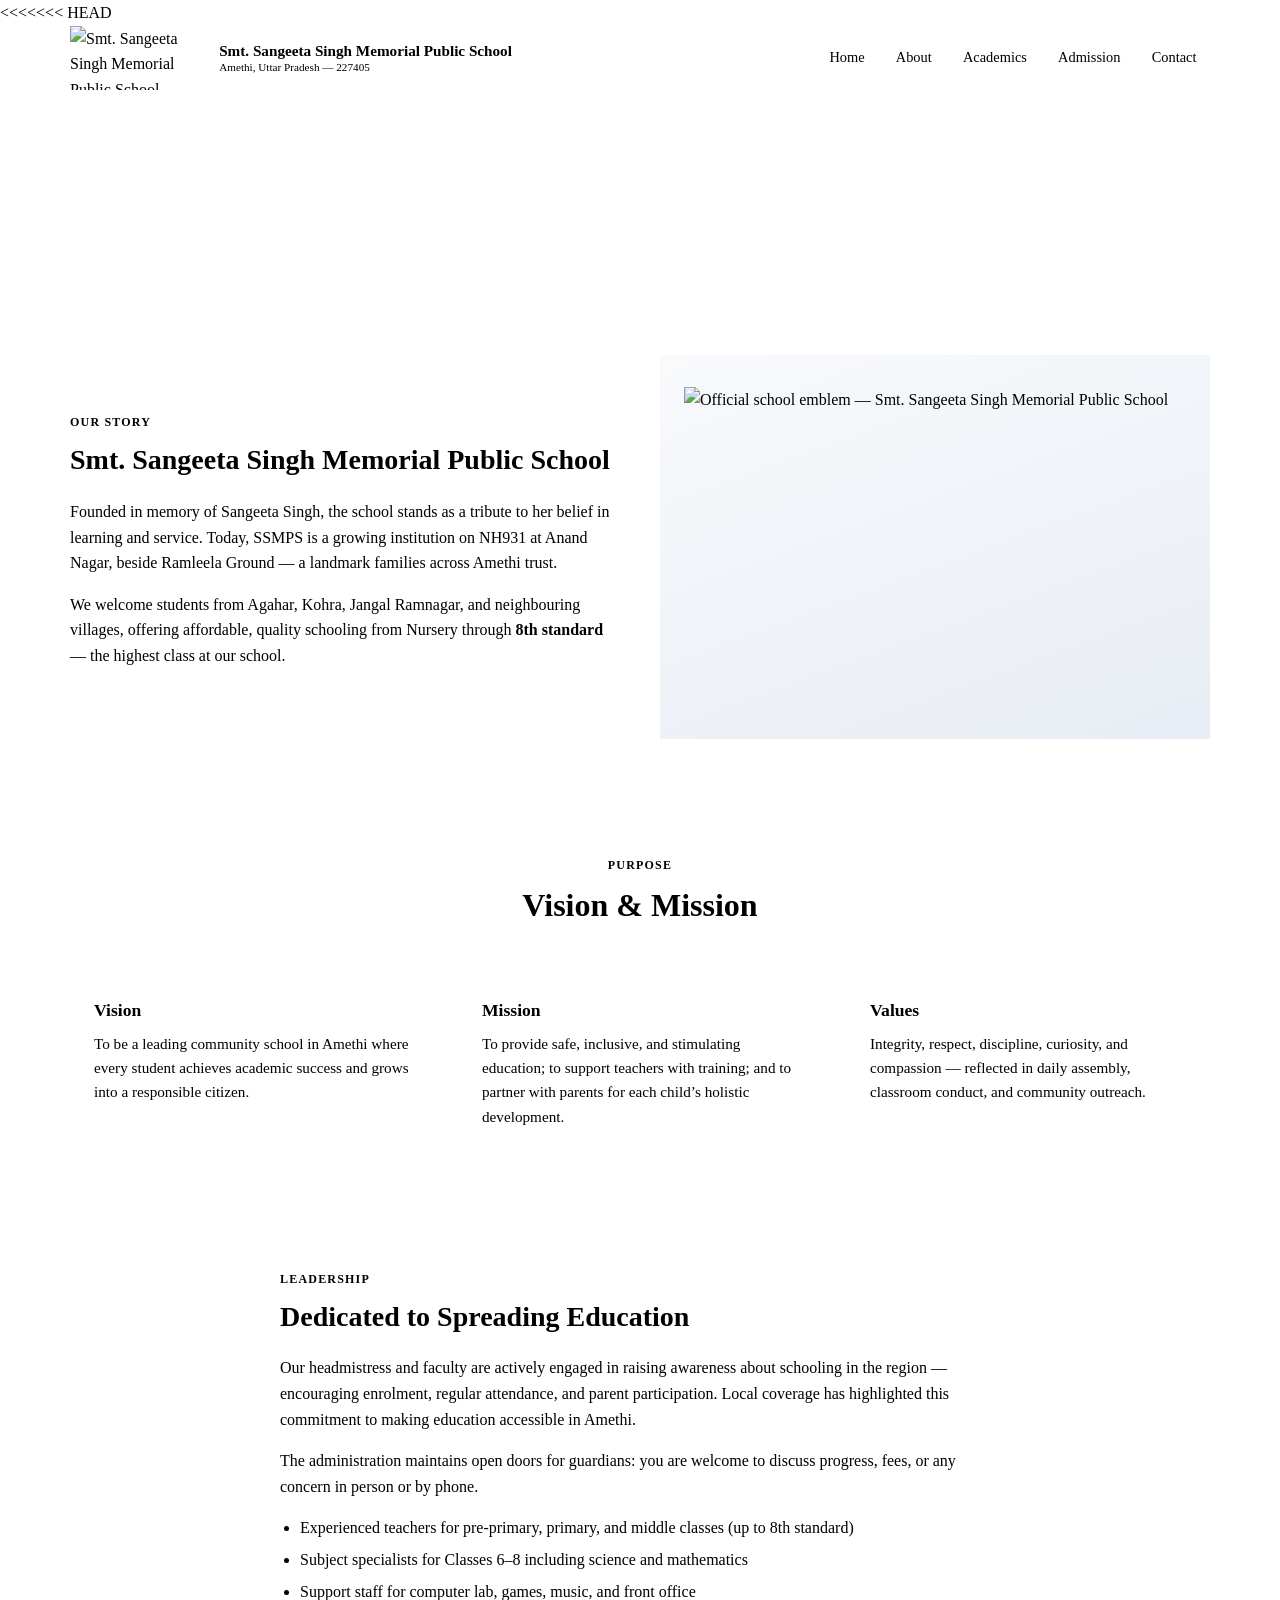
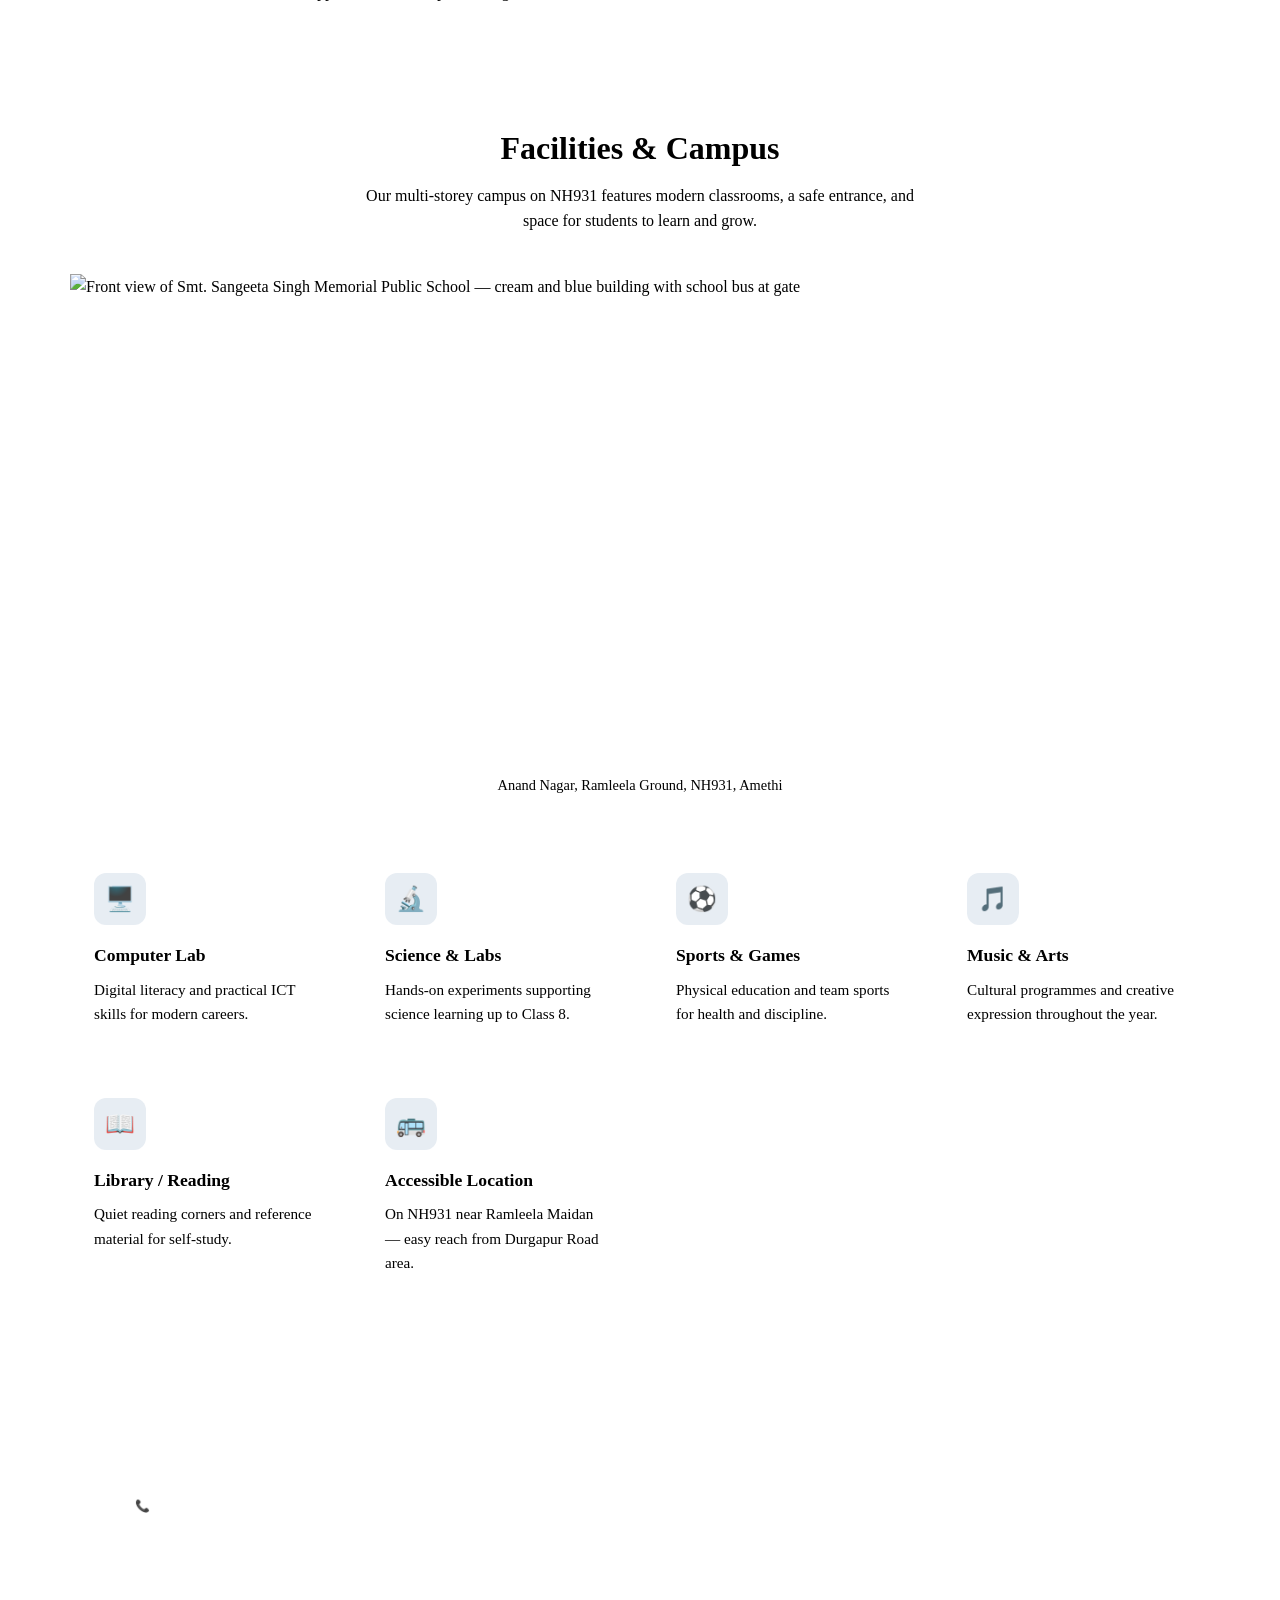
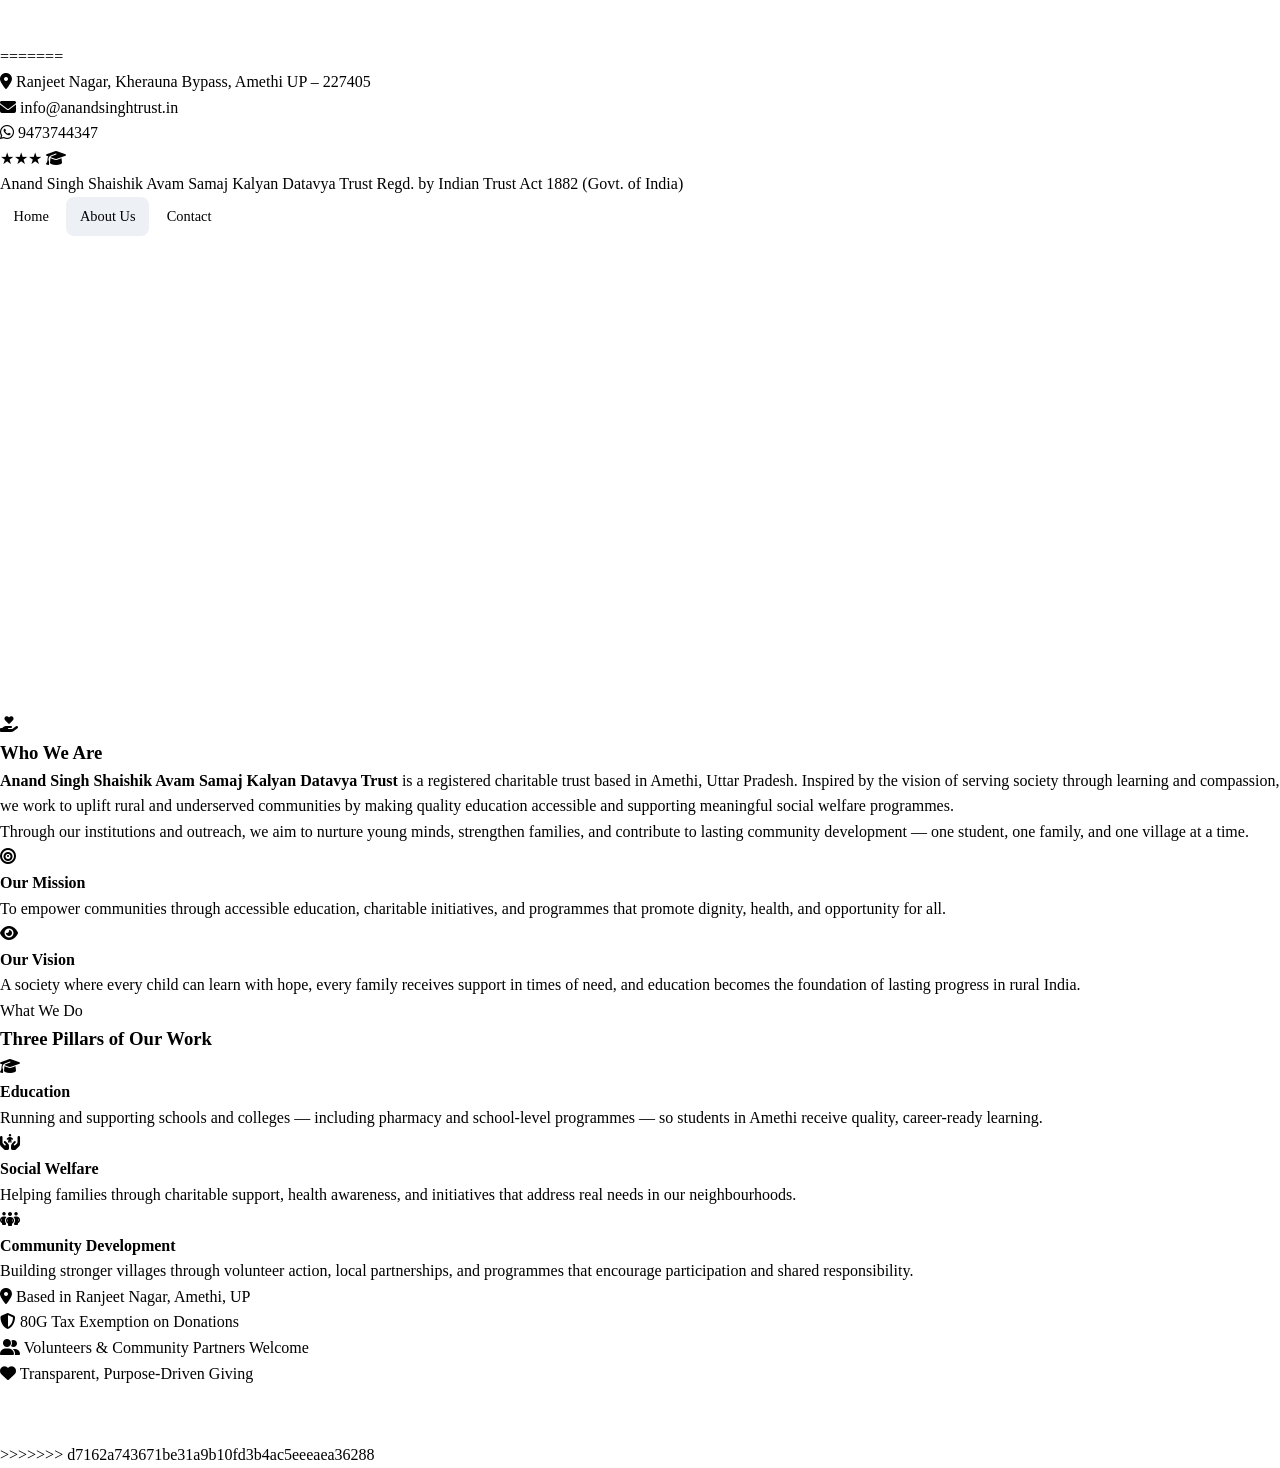
==== commit 7a2e6fc6: "Merged local project with GitHub repo" ====
--- a/about.html
+++ b/about.html
@@ -1,6 +1,138 @@
 <!DOCTYPE html>
 <html lang="en">
 <head>
+<<<<<<< HEAD
+  <meta charset="UTF-8">
+  <meta name="viewport" content="width=device-width, initial-scale=1.0">
+  <meta name="description" content="About SSMPS Amethi — Nursery to 8th standard, vision, mission, and campus.">
+  <title>About Us | SSMPS Amethi</title>
+  <link rel="icon" href="images/logo.png" type="image/png">
+  <link rel="stylesheet" href="style.css">
+</head>
+<body>
+  <header class="site-header">
+    <div class="container header-inner">
+      <a href="index.html" class="logo-link">
+        <img src="images/logo.png" alt="Smt. Sangeeta Singh Memorial Public School" class="logo-icon" width="120" height="56">
+        <div class="logo-text">
+          <strong>Smt. Sangeeta Singh Memorial Public School</strong>
+          <span>Amethi, Uttar Pradesh — 227405</span>
+        </div>
+      </a>
+      <button class="nav-toggle" type="button" aria-label="Open menu" aria-expanded="false"><span></span><span></span><span></span></button>
+      <nav class="main-nav" aria-label="Main navigation">
+        <ul>
+          <li><a href="index.html">Home</a></li>
+          <li><a href="about.html">About</a></li>
+          <li><a href="academics.html">Academics</a></li>
+          <li><a href="admission.html">Admission</a></li>
+          <li><a href="contacts.html">Contact</a></li>
+        </ul>
+      </nav>
+    </div>
+  </header>
+
+  <div class="page-hero">
+    <div class="container">
+      <p class="breadcrumb"><a href="index.html">Home</a> / About</p>
+      <h1>About Our School</h1>
+      <p>Nursery to 8th standard — quality education for every child in Amethi</p>
+    </div>
+  </div>
+
+  <section>
+    <div class="container split-section">
+      <div class="content-block">
+        <span class="section-label">Our story</span>
+        <h2>Smt. Sangeeta Singh Memorial Public School</h2>
+        <p>Founded in memory of Sangeeta Singh, the school stands as a tribute to her belief in learning and service. Today, SSMPS is a growing institution on NH931 at Anand Nagar, beside Ramleela Ground — a landmark families across Amethi trust.</p>
+        <p>We welcome students from Agahar, Kohra, Jangal Ramnagar, and neighbouring villages, offering affordable, quality schooling from Nursery through <strong>8th standard</strong> — the highest class at our school.</p>
+      </div>
+      <div class="about-logo-wrap">
+        <img src="images/logo.png" alt="Official school emblem — Smt. Sangeeta Singh Memorial Public School">
+      </div>
+    </div>
+  </section>
+
+  <section class="bg-white">
+    <div class="container">
+      <div class="section-header">
+        <span class="section-label">Purpose</span>
+        <h2>Vision &amp; Mission</h2>
+      </div>
+      <div class="card-grid">
+        <article class="card">
+          <h3>Vision</h3>
+          <p>To be a leading community school in Amethi where every student achieves academic success and grows into a responsible citizen.</p>
+        </article>
+        <article class="card">
+          <h3>Mission</h3>
+          <p>To provide safe, inclusive, and stimulating education; to support teachers with training; and to partner with parents for each child’s holistic development.</p>
+        </article>
+        <article class="card">
+          <h3>Values</h3>
+          <p>Integrity, respect, discipline, curiosity, and compassion — reflected in daily assembly, classroom conduct, and community outreach.</p>
+        </article>
+      </div>
+    </div>
+  </section>
+
+  <section>
+    <div class="container content-block" style="max-width:720px">
+      <span class="section-label">Leadership</span>
+      <h2>Dedicated to Spreading Education</h2>
+      <p>Our headmistress and faculty are actively engaged in raising awareness about schooling in the region — encouraging enrolment, regular attendance, and parent participation. Local coverage has highlighted this commitment to making education accessible in Amethi.</p>
+      <p>The administration maintains open doors for guardians: you are welcome to discuss progress, fees, or any concern in person or by phone.</p>
+      <ul>
+        <li>Experienced teachers for pre-primary, primary, and middle classes (up to 8th standard)</li>
+        <li>Subject specialists for Classes 6–8 including science and mathematics</li>
+        <li>Support staff for computer lab, games, music, and front office</li>
+      </ul>
+    </div>
+  </section>
+
+  <section class="bg-white">
+    <div class="container">
+      <div class="section-header">
+        <h2>Facilities &amp; Campus</h2>
+        <p>Our multi-storey campus on NH931 features modern classrooms, a safe entrance, and space for students to learn and grow.</p>
+      </div>
+      <figure class="campus-feature">
+        <img src="images/campus.png" alt="Front view of Smt. Sangeeta Singh Memorial Public School — cream and blue building with school bus at gate" class="campus-photo">
+        <figcaption class="campus-caption">Anand Nagar, Ramleela Ground, NH931, Amethi</figcaption>
+      </figure>
+      <div class="card-grid">
+        <article class="card"><div class="card-icon">🖥️</div><h3>Computer Lab</h3><p>Digital literacy and practical ICT skills for modern careers.</p></article>
+        <article class="card"><div class="card-icon">🔬</div><h3>Science &amp; Labs</h3><p>Hands-on experiments supporting science learning up to Class 8.</p></article>
+        <article class="card"><div class="card-icon">⚽</div><h3>Sports &amp; Games</h3><p>Physical education and team sports for health and discipline.</p></article>
+        <article class="card"><div class="card-icon">🎵</div><h3>Music &amp; Arts</h3><p>Cultural programmes and creative expression throughout the year.</p></article>
+        <article class="card"><div class="card-icon">📖</div><h3>Library / Reading</h3><p>Quiet reading corners and reference material for self-study.</p></article>
+        <article class="card"><div class="card-icon">🚌</div><h3>Accessible Location</h3><p>On NH931 near Ramleela Maidan — easy reach from Durgapur Road area.</p></article>
+      </div>
+    </div>
+  </section>
+
+  <footer class="site-footer">
+    <div class="container footer-grid">
+      <div>
+        <h4>Sangeeta Singh Memorial Public School</h4>
+        <p>Anand Nagar, Ramleela Ground, NH931, Amethi, UP 227405</p>
+        <div class="social-links">
+          <a href="https://www.facebook.com/p/Sangeeta-Singh-Memorial-Public-School-Amethi-100066679517255/" target="_blank" rel="noopener noreferrer">FB</a>
+          <a href="tel:+919792201779">📞</a>
+          <a href="mailto:ssmps01@gmail.com">✉</a>
+        </div>
+      </div>
+      <div><h4>Quick Links</h4><ul><li><a href="admission.html">Admission</a></li><li><a href="academics.html">Academics</a></li><li><a href="contacts.html">Contact</a></li></ul></div>
+      <div><h4>Contact</h4><ul><li><a href="tel:+919792201779">9792201779</a></li><li><a href="mailto:ssmps01@gmail.com">ssmps01@gmail.com</a></li></ul></div>
+    </div>
+    <div class="container footer-bottom"><p>&copy; <span id="year"></span> SSMPS Amethi</p></div>
+  </footer>
+  <script>document.getElementById("year").textContent = new Date().getFullYear();</script>
+  <script src="script.js"></script>
+</body>
+</html>
+=======
     <meta charset="UTF-8">
     <meta name="viewport" content="width=device-width, initial-scale=1.0">
     <title>About Us | Anand Singh Trust</title>
@@ -132,4 +264,5 @@
 
 <script src="script.js"></script>
 </body>
-</html>+</html>
+>>>>>>> d7162a743671be31a9b10fd3b4ac5eeeaea36288
--- a/style.css
+++ b/style.css
@@ -1,3 +1,861 @@
+<<<<<<< HEAD
+/* Sangeeta Singh Memorial Public School — Amethi */
+
+:root {
+  --primary: #1a4d8c;
+  --primary-dark: #0f3460;
+  --accent: #c9a227;
+  --accent-light: #e8d48b;
+  --bg: #f8f9fc;
+  --surface: #ffffff;
+  --text: #1e293b;
+  --text-muted: #64748b;
+  --border: #e2e8f0;
+  --success: #15803d;
+  --shadow: 0 4px 24px rgba(15, 52, 96, 0.08);
+  --shadow-lg: 0 12px 40px rgba(15, 52, 96, 0.12);
+  --radius: 12px;
+  --radius-lg: 20px;
+  --font: "Segoe UI", system-ui, -apple-system, sans-serif;
+  --font-display: Georgia, "Times New Roman", serif;
+  --header-h: 72px;
+}
+
+*,
+*::before,
+*::after {
+  box-sizing: border-box;
+  margin: 0;
+  padding: 0;
+}
+
+html {
+  scroll-behavior: smooth;
+}
+
+body {
+  font-family: var(--font);
+  color: var(--text);
+  background: var(--bg);
+  line-height: 1.6;
+  min-height: 100vh;
+  display: flex;
+  flex-direction: column;
+}
+
+img {
+  max-width: 100%;
+  height: auto;
+  display: block;
+}
+
+a {
+  color: var(--primary);
+  text-decoration: none;
+  transition: color 0.2s;
+}
+
+a:hover {
+  color: var(--primary-dark);
+}
+
+.container {
+  width: min(1140px, 92%);
+  margin-inline: auto;
+}
+
+/* Header */
+.site-header {
+  position: sticky;
+  top: 0;
+  z-index: 1000;
+  background: var(--surface);
+  border-bottom: 1px solid var(--border);
+  box-shadow: var(--shadow);
+}
+
+.header-inner {
+  display: flex;
+  align-items: center;
+  justify-content: space-between;
+  height: var(--header-h);
+  gap: 1rem;
+}
+
+.logo-link {
+  display: flex;
+  align-items: center;
+  gap: 0.75rem;
+  color: var(--text);
+  text-decoration: none;
+}
+
+.logo-link:hover {
+  color: var(--text);
+}
+
+.logo-icon,
+.logo-link img {
+  height: 64px;
+  width: auto;
+  max-width: 150px;
+  flex-shrink: 0;
+  object-fit: contain;
+}
+
+.logo-text {
+  display: flex;
+  flex-direction: column;
+  line-height: 1.25;
+}
+
+.logo-text strong {
+  font-size: 0.95rem;
+  color: var(--primary-dark);
+}
+
+.logo-text span {
+  font-size: 0.7rem;
+  color: var(--text-muted);
+}
+
+.nav-toggle {
+  display: none;
+  background: none;
+  border: none;
+  cursor: pointer;
+  padding: 0.5rem;
+}
+
+.nav-toggle span {
+  display: block;
+  width: 24px;
+  height: 2px;
+  background: var(--primary-dark);
+  margin: 5px 0;
+  transition: 0.3s;
+}
+
+.main-nav ul {
+  display: flex;
+  list-style: none;
+  gap: 0.25rem;
+}
+
+.main-nav a {
+  display: block;
+  padding: 0.5rem 0.85rem;
+  border-radius: 8px;
+  font-size: 0.9rem;
+  font-weight: 500;
+  color: var(--text);
+}
+
+.main-nav a:hover,
+.main-nav a.active {
+  background: rgba(26, 77, 140, 0.08);
+  color: var(--primary);
+}
+
+.btn {
+  display: inline-flex;
+  align-items: center;
+  justify-content: center;
+  gap: 0.5rem;
+  padding: 0.65rem 1.35rem;
+  border-radius: 8px;
+  font-weight: 600;
+  font-size: 0.9rem;
+  border: none;
+  cursor: pointer;
+  transition: transform 0.15s, box-shadow 0.2s, background 0.2s;
+  text-decoration: none;
+}
+
+.btn:hover {
+  transform: translateY(-1px);
+}
+
+.btn-primary {
+  background: linear-gradient(135deg, var(--primary), var(--primary-dark));
+  color: #fff;
+  box-shadow: 0 4px 14px rgba(26, 77, 140, 0.35);
+}
+
+.btn-primary:hover {
+  color: #fff;
+  box-shadow: 0 6px 20px rgba(26, 77, 140, 0.45);
+}
+
+.btn-outline {
+  background: transparent;
+  color: #fff;
+  border: 2px solid rgba(255, 255, 255, 0.85);
+}
+
+.btn-outline:hover {
+  background: rgba(255, 255, 255, 0.15);
+  color: #fff;
+}
+
+.btn-accent {
+  background: var(--accent);
+  color: var(--primary-dark);
+}
+
+.btn-accent:hover {
+  background: var(--accent-light);
+  color: var(--primary-dark);
+}
+
+/* Hero */
+.hero {
+  position: relative;
+  min-height: 420px;
+  display: flex;
+  align-items: center;
+  background: linear-gradient(135deg, var(--primary-dark) 0%, var(--primary) 50%, #2563a8 100%);
+  color: #fff;
+  overflow: hidden;
+}
+
+.hero::before {
+  content: "";
+  position: absolute;
+  inset: 0;
+  background: url("data:image/svg+xml,%3Csvg width='60' height='60' viewBox='0 0 60 60' xmlns='http://www.w3.org/2000/svg'%3E%3Cg fill='none' fill-rule='evenodd'%3E%3Cg fill='%23ffffff' fill-opacity='0.04'%3E%3Cpath d='M36 34v-4h-2v4h-4v2h4v4h2v-4h4v-2h-4zm0-30V0h-2v4h-4v2h4v4h2V6h4V4h-4zM6 34v-4H4v4H0v2h4v4h2v-4h4v-2H6zM6 4V0H4v4H0v2h4v4h2V6h4V4H6z'/%3E%3C/g%3E%3C/g%3E%3C/svg%3E");
+  opacity: 0.6;
+}
+
+.hero .container {
+  position: relative;
+  z-index: 1;
+  padding: 3.5rem 0;
+}
+
+.hero-logo {
+  display: block;
+  height: clamp(110px, 20vw, 180px);
+  width: auto;
+  margin-bottom: 1rem;
+  filter: drop-shadow(0 8px 20px rgba(0, 0, 0, 0.35));
+}
+
+.about-logo-wrap {
+  display: flex;
+  align-items: center;
+  justify-content: center;
+  padding: 2rem 1.5rem;
+  background: linear-gradient(160deg, #f8fafc 0%, #e8ecf4 100%);
+  border-radius: var(--radius-lg);
+  box-shadow: var(--shadow-lg);
+  border: 1px solid var(--border);
+}
+
+.about-logo-wrap img {
+  max-height: min(320px, 50vh);
+  width: auto;
+  max-width: 100%;
+  object-fit: contain;
+}
+
+.hero-badge {
+  display: inline-block;
+  background: rgba(201, 162, 39, 0.25);
+  border: 1px solid var(--accent);
+  color: var(--accent-light);
+  padding: 0.35rem 0.85rem;
+  border-radius: 999px;
+  font-size: 0.8rem;
+  font-weight: 600;
+  margin-bottom: 1rem;
+}
+
+.hero h1 {
+  font-family: var(--font-display);
+  font-size: clamp(1.75rem, 4vw, 2.75rem);
+  line-height: 1.2;
+  margin-bottom: 0.75rem;
+  max-width: 720px;
+}
+
+.hero p {
+  font-size: 1.05rem;
+  opacity: 0.92;
+  max-width: 560px;
+  margin-bottom: 1.5rem;
+}
+
+.hero-actions {
+  display: flex;
+  flex-wrap: wrap;
+  gap: 0.75rem;
+}
+
+.hero-hindi {
+  font-size: 1.1rem;
+  margin-top: 0.5rem;
+  opacity: 0.9;
+  font-style: italic;
+}
+
+/* Page header (inner pages) */
+.page-hero {
+  background: linear-gradient(135deg, var(--primary-dark), var(--primary));
+  color: #fff;
+  padding: 2.5rem 0;
+  text-align: center;
+}
+
+.page-hero h1 {
+  font-family: var(--font-display);
+  font-size: clamp(1.5rem, 3vw, 2.25rem);
+}
+
+.page-hero p {
+  opacity: 0.9;
+  margin-top: 0.5rem;
+}
+
+.breadcrumb {
+  font-size: 0.85rem;
+  opacity: 0.8;
+  margin-bottom: 0.5rem;
+}
+
+.breadcrumb a {
+  color: var(--accent-light);
+}
+
+/* Sections */
+section {
+  padding: 3.5rem 0;
+}
+
+.section-header {
+  text-align: center;
+  margin-bottom: 2.5rem;
+}
+
+.section-header h2 {
+  font-family: var(--font-display);
+  font-size: clamp(1.5rem, 2.5vw, 2rem);
+  color: var(--primary-dark);
+  margin-bottom: 0.5rem;
+}
+
+.section-header p {
+  color: var(--text-muted);
+  max-width: 560px;
+  margin-inline: auto;
+}
+
+.section-label {
+  display: inline-block;
+  color: var(--accent);
+  font-weight: 700;
+  font-size: 0.75rem;
+  letter-spacing: 0.1em;
+  text-transform: uppercase;
+  margin-bottom: 0.35rem;
+}
+
+/* Cards grid */
+.card-grid {
+  display: grid;
+  grid-template-columns: repeat(auto-fit, minmax(260px, 1fr));
+  gap: 1.5rem;
+}
+
+.card {
+  background: var(--surface);
+  border-radius: var(--radius);
+  padding: 1.5rem;
+  box-shadow: var(--shadow);
+  border: 1px solid var(--border);
+  transition: transform 0.2s, box-shadow 0.2s;
+}
+
+.card:hover {
+  transform: translateY(-4px);
+  box-shadow: var(--shadow-lg);
+}
+
+.card-icon {
+  width: 52px;
+  height: 52px;
+  border-radius: 12px;
+  background: rgba(26, 77, 140, 0.1);
+  display: flex;
+  align-items: center;
+  justify-content: center;
+  font-size: 1.5rem;
+  margin-bottom: 1rem;
+}
+
+.card h3 {
+  font-size: 1.1rem;
+  color: var(--primary-dark);
+  margin-bottom: 0.5rem;
+}
+
+.card p {
+  color: var(--text-muted);
+  font-size: 0.95rem;
+}
+
+/* Stats */
+.stats-bar {
+  background: var(--primary-dark);
+  color: #fff;
+  padding: 2rem 0;
+}
+
+.stats-grid {
+  display: grid;
+  grid-template-columns: repeat(auto-fit, minmax(140px, 1fr));
+  gap: 1.5rem;
+  text-align: center;
+}
+
+.stat-item strong {
+  display: block;
+  font-size: 2rem;
+  color: var(--accent);
+  font-family: var(--font-display);
+}
+
+.stat-item span {
+  font-size: 0.85rem;
+  opacity: 0.85;
+}
+
+/* Two column layout */
+.split-section {
+  display: grid;
+  grid-template-columns: 1fr 1fr;
+  gap: 2.5rem;
+  align-items: center;
+}
+
+.split-section img,
+.placeholder-img {
+  border-radius: var(--radius-lg);
+  box-shadow: var(--shadow-lg);
+  aspect-ratio: 4/3;
+  object-fit: cover;
+  width: 100%;
+}
+
+.split-section img.campus-photo {
+  aspect-ratio: 16 / 10;
+  object-position: center top;
+}
+
+.campus-feature {
+  margin-bottom: 2.5rem;
+  border-radius: var(--radius-lg);
+  overflow: hidden;
+  box-shadow: var(--shadow-lg);
+  background: var(--surface);
+}
+
+.campus-feature img.campus-photo {
+  width: 100%;
+  aspect-ratio: 21 / 9;
+  max-height: 520px;
+  object-fit: cover;
+  object-position: center;
+  border-radius: 0;
+  box-shadow: none;
+}
+
+.campus-caption {
+  text-align: center;
+  padding: 0.75rem 1rem;
+  font-size: 0.9rem;
+  color: var(--text-muted);
+  background: var(--surface);
+  border-top: 1px solid var(--border);
+}
+
+.placeholder-img {
+  background: linear-gradient(145deg, #dbeafe, #93c5fd);
+  display: flex;
+  align-items: center;
+  justify-content: center;
+  color: var(--primary);
+  font-weight: 600;
+  font-size: 0.9rem;
+  text-align: center;
+  padding: 1rem;
+}
+
+.content-block h2 {
+  font-family: var(--font-display);
+  color: var(--primary-dark);
+  margin-bottom: 1rem;
+  font-size: 1.75rem;
+}
+
+.content-block p {
+  color: var(--text-muted);
+  margin-bottom: 1rem;
+}
+
+.content-block ul {
+  margin-left: 1.25rem;
+  color: var(--text-muted);
+}
+
+.content-block li {
+  margin-bottom: 0.4rem;
+}
+
+/* Gallery */
+.gallery-grid {
+  display: grid;
+  grid-template-columns: repeat(auto-fill, minmax(220px, 1fr));
+  gap: 1rem;
+}
+
+.gallery-item {
+  position: relative;
+  border-radius: var(--radius);
+  overflow: hidden;
+  aspect-ratio: 4/3;
+  cursor: pointer;
+  border: none;
+  padding: 0;
+  background: linear-gradient(145deg, #e0e7ff, #c7d2fe);
+  width: 100%;
+}
+
+.gallery-item img {
+  width: 100%;
+  height: 100%;
+  object-fit: cover;
+  transition: transform 0.3s;
+}
+
+.gallery-item:hover img {
+  transform: scale(1.05);
+}
+
+.gallery-placeholder {
+  width: 100%;
+  height: 100%;
+  display: flex;
+  flex-direction: column;
+  align-items: center;
+  justify-content: center;
+  color: var(--primary);
+  font-size: 0.85rem;
+  gap: 0.25rem;
+}
+
+.gallery-placeholder span:first-child {
+  font-size: 2rem;
+}
+
+/* Lightbox */
+.lightbox {
+  position: fixed;
+  inset: 0;
+  background: rgba(0, 0, 0, 0.9);
+  z-index: 2000;
+  display: none;
+  align-items: center;
+  justify-content: center;
+  padding: 1rem;
+}
+
+.lightbox.open {
+  display: flex;
+}
+
+.lightbox img {
+  max-height: 90vh;
+  max-width: 90vw;
+  border-radius: 8px;
+}
+
+.lightbox-close {
+  position: absolute;
+  top: 1rem;
+  right: 1rem;
+  background: #fff;
+  border: none;
+  width: 40px;
+  height: 40px;
+  border-radius: 50%;
+  font-size: 1.25rem;
+  cursor: pointer;
+}
+
+/* Forms */
+.form-group {
+  margin-bottom: 1.25rem;
+}
+
+.form-group label {
+  display: block;
+  font-weight: 600;
+  font-size: 0.9rem;
+  margin-bottom: 0.35rem;
+  color: var(--primary-dark);
+}
+
+.form-group input,
+.form-group select,
+.form-group textarea {
+  width: 100%;
+  padding: 0.7rem 0.9rem;
+  border: 1px solid var(--border);
+  border-radius: 8px;
+  font-family: inherit;
+  font-size: 0.95rem;
+  transition: border-color 0.2s, box-shadow 0.2s;
+}
+
+.form-group input:focus,
+.form-group select:focus,
+.form-group textarea:focus {
+  outline: none;
+  border-color: var(--primary);
+  box-shadow: 0 0 0 3px rgba(26, 77, 140, 0.15);
+}
+
+.form-row {
+  display: grid;
+  grid-template-columns: 1fr 1fr;
+  gap: 1rem;
+}
+
+.form-note {
+  font-size: 0.85rem;
+  color: var(--text-muted);
+  margin-top: 0.5rem;
+}
+
+.form-success {
+  display: none;
+  background: #dcfce7;
+  color: var(--success);
+  padding: 1rem;
+  border-radius: 8px;
+  margin-top: 1rem;
+}
+
+/* Contact */
+.contact-grid {
+  display: grid;
+  grid-template-columns: 1fr 1fr;
+  gap: 2rem;
+}
+
+.contact-info-card {
+  background: var(--surface);
+  padding: 1.5rem;
+  border-radius: var(--radius);
+  box-shadow: var(--shadow);
+  margin-bottom: 1rem;
+}
+
+.contact-info-card h3 {
+  color: var(--primary-dark);
+  font-size: 1rem;
+  margin-bottom: 0.75rem;
+}
+
+.contact-item {
+  display: flex;
+  gap: 0.75rem;
+  margin-bottom: 0.85rem;
+  font-size: 0.95rem;
+}
+
+.contact-item .icon {
+  width: 36px;
+  height: 36px;
+  background: rgba(26, 77, 140, 0.1);
+  border-radius: 8px;
+  display: flex;
+  align-items: center;
+  justify-content: center;
+  flex-shrink: 0;
+}
+
+.map-wrap {
+  border-radius: var(--radius);
+  overflow: hidden;
+  box-shadow: var(--shadow);
+  min-height: 280px;
+}
+
+.map-wrap iframe {
+  width: 100%;
+  height: 280px;
+  border: 0;
+}
+
+/* Admission steps */
+.steps {
+  display: grid;
+  gap: 1rem;
+  counter-reset: step;
+}
+
+.step-item {
+  display: flex;
+  gap: 1.25rem;
+  background: var(--surface);
+  padding: 1.25rem 1.5rem;
+  border-radius: var(--radius);
+  box-shadow: var(--shadow);
+  border-left: 4px solid var(--accent);
+}
+
+.step-num {
+  width: 40px;
+  height: 40px;
+  background: var(--primary);
+  color: #fff;
+  border-radius: 50%;
+  display: flex;
+  align-items: center;
+  justify-content: center;
+  font-weight: 700;
+  flex-shrink: 0;
+}
+
+/* Table */
+.info-table {
+  width: 100%;
+  border-collapse: collapse;
+  background: var(--surface);
+  border-radius: var(--radius);
+  overflow: hidden;
+  box-shadow: var(--shadow);
+}
+
+.info-table th,
+.info-table td {
+  padding: 0.85rem 1rem;
+  text-align: left;
+  border-bottom: 1px solid var(--border);
+}
+
+.info-table th {
+  background: var(--primary-dark);
+  color: #fff;
+  font-weight: 600;
+}
+
+.info-table tr:last-child td {
+  border-bottom: none;
+}
+
+/* Footer */
+.site-footer {
+  background: var(--primary-dark);
+  color: rgba(255, 255, 255, 0.85);
+  margin-top: auto;
+  padding: 3rem 0 1.5rem;
+}
+
+.footer-grid {
+  display: grid;
+  grid-template-columns: 2fr 1fr 1fr;
+  gap: 2rem;
+  margin-bottom: 2rem;
+}
+
+.footer-grid h4 {
+  color: var(--accent-light);
+  margin-bottom: 1rem;
+  font-size: 1rem;
+}
+
+.footer-grid ul {
+  list-style: none;
+}
+
+.footer-grid li {
+  margin-bottom: 0.4rem;
+}
+
+.footer-grid a {
+  color: rgba(255, 255, 255, 0.8);
+  font-size: 0.9rem;
+}
+
+.footer-grid a:hover {
+  color: #fff;
+}
+
+.social-links {
+  display: flex;
+  gap: 0.75rem;
+  margin-top: 1rem;
+}
+
+.social-links a {
+  width: 40px;
+  height: 40px;
+  background: rgba(255, 255, 255, 0.1);
+  border-radius: 8px;
+  display: flex;
+  align-items: center;
+  justify-content: center;
+  color: #fff;
+  font-weight: 700;
+  font-size: 0.75rem;
+}
+
+.social-links a:hover {
+  background: var(--accent);
+  color: var(--primary-dark);
+}
+
+.footer-bottom {
+  border-top: 1px solid rgba(255, 255, 255, 0.15);
+  padding-top: 1.5rem;
+  text-align: center;
+  font-size: 0.85rem;
+  opacity: 0.75;
+}
+
+/* CTA band */
+.cta-band {
+  background: linear-gradient(90deg, var(--accent), var(--accent-light));
+  padding: 2rem;
+  border-radius: var(--radius-lg);
+  text-align: center;
+  color: var(--primary-dark);
+}
+
+.cta-band h2 {
+  font-family: var(--font-display);
+  margin-bottom: 0.5rem;
+}
+
+.cta-band p {
+  margin-bottom: 1rem;
+}
+
+/* Utilities */
+.bg-white {
+  background: var(--surface);
+}
+
+.text-center {
+  text-align: center;
+}
+
+.mt-2 {
+  margin-top: 2rem;
+=======
 @import url('https://fonts.googleapis.com/css2?family=Poppins:wght@400;500;600;700;800&display=swap');
 
 :root {
@@ -989,10 +1847,57 @@
     color: var(--blue);
     margin-top: 2px;
     flex-shrink: 0;
+>>>>>>> d7162a743671be31a9b10fd3b4ac5eeeaea36288
 }
 
 /* Responsive */
 @media (max-width: 900px) {
+<<<<<<< HEAD
+  .split-section,
+  .contact-grid,
+  .footer-grid {
+    grid-template-columns: 1fr;
+  }
+
+  .form-row {
+    grid-template-columns: 1fr;
+  }
+}
+
+@media (max-width: 768px) {
+  .nav-toggle {
+    display: block;
+  }
+
+  .main-nav {
+    position: fixed;
+    top: var(--header-h);
+    left: 0;
+    right: 0;
+    background: var(--surface);
+    border-bottom: 1px solid var(--border);
+    padding: 1rem;
+    transform: translateY(-120%);
+    opacity: 0;
+    pointer-events: none;
+    transition: 0.3s;
+    box-shadow: var(--shadow-lg);
+  }
+
+  .main-nav.open {
+    transform: translateY(0);
+    opacity: 1;
+    pointer-events: auto;
+  }
+
+  .main-nav ul {
+    flex-direction: column;
+  }
+
+  .main-nav a {
+    padding: 0.75rem;
+  }
+=======
     .top-bar {
         grid-template-columns: 1fr;
         text-align: center;
@@ -1064,4 +1969,5 @@
     .college-teaser {
         padding: 28px 22px;
     }
-}
+>>>>>>> d7162a743671be31a9b10fd3b4ac5eeeaea36288
+}
--- a/style.css
+++ b/style.css
@@ -1,3 +1,861 @@
+<<<<<<< HEAD
+/* Sangeeta Singh Memorial Public School — Amethi */
+
+:root {
+  --primary: #1a4d8c;
+  --primary-dark: #0f3460;
+  --accent: #c9a227;
+  --accent-light: #e8d48b;
+  --bg: #f8f9fc;
+  --surface: #ffffff;
+  --text: #1e293b;
+  --text-muted: #64748b;
+  --border: #e2e8f0;
+  --success: #15803d;
+  --shadow: 0 4px 24px rgba(15, 52, 96, 0.08);
+  --shadow-lg: 0 12px 40px rgba(15, 52, 96, 0.12);
+  --radius: 12px;
+  --radius-lg: 20px;
+  --font: "Segoe UI", system-ui, -apple-system, sans-serif;
+  --font-display: Georgia, "Times New Roman", serif;
+  --header-h: 72px;
+}
+
+*,
+*::before,
+*::after {
+  box-sizing: border-box;
+  margin: 0;
+  padding: 0;
+}
+
+html {
+  scroll-behavior: smooth;
+}
+
+body {
+  font-family: var(--font);
+  color: var(--text);
+  background: var(--bg);
+  line-height: 1.6;
+  min-height: 100vh;
+  display: flex;
+  flex-direction: column;
+}
+
+img {
+  max-width: 100%;
+  height: auto;
+  display: block;
+}
+
+a {
+  color: var(--primary);
+  text-decoration: none;
+  transition: color 0.2s;
+}
+
+a:hover {
+  color: var(--primary-dark);
+}
+
+.container {
+  width: min(1140px, 92%);
+  margin-inline: auto;
+}
+
+/* Header */
+.site-header {
+  position: sticky;
+  top: 0;
+  z-index: 1000;
+  background: var(--surface);
+  border-bottom: 1px solid var(--border);
+  box-shadow: var(--shadow);
+}
+
+.header-inner {
+  display: flex;
+  align-items: center;
+  justify-content: space-between;
+  height: var(--header-h);
+  gap: 1rem;
+}
+
+.logo-link {
+  display: flex;
+  align-items: center;
+  gap: 0.75rem;
+  color: var(--text);
+  text-decoration: none;
+}
+
+.logo-link:hover {
+  color: var(--text);
+}
+
+.logo-icon,
+.logo-link img {
+  height: 64px;
+  width: auto;
+  max-width: 150px;
+  flex-shrink: 0;
+  object-fit: contain;
+}
+
+.logo-text {
+  display: flex;
+  flex-direction: column;
+  line-height: 1.25;
+}
+
+.logo-text strong {
+  font-size: 0.95rem;
+  color: var(--primary-dark);
+}
+
+.logo-text span {
+  font-size: 0.7rem;
+  color: var(--text-muted);
+}
+
+.nav-toggle {
+  display: none;
+  background: none;
+  border: none;
+  cursor: pointer;
+  padding: 0.5rem;
+}
+
+.nav-toggle span {
+  display: block;
+  width: 24px;
+  height: 2px;
+  background: var(--primary-dark);
+  margin: 5px 0;
+  transition: 0.3s;
+}
+
+.main-nav ul {
+  display: flex;
+  list-style: none;
+  gap: 0.25rem;
+}
+
+.main-nav a {
+  display: block;
+  padding: 0.5rem 0.85rem;
+  border-radius: 8px;
+  font-size: 0.9rem;
+  font-weight: 500;
+  color: var(--text);
+}
+
+.main-nav a:hover,
+.main-nav a.active {
+  background: rgba(26, 77, 140, 0.08);
+  color: var(--primary);
+}
+
+.btn {
+  display: inline-flex;
+  align-items: center;
+  justify-content: center;
+  gap: 0.5rem;
+  padding: 0.65rem 1.35rem;
+  border-radius: 8px;
+  font-weight: 600;
+  font-size: 0.9rem;
+  border: none;
+  cursor: pointer;
+  transition: transform 0.15s, box-shadow 0.2s, background 0.2s;
+  text-decoration: none;
+}
+
+.btn:hover {
+  transform: translateY(-1px);
+}
+
+.btn-primary {
+  background: linear-gradient(135deg, var(--primary), var(--primary-dark));
+  color: #fff;
+  box-shadow: 0 4px 14px rgba(26, 77, 140, 0.35);
+}
+
+.btn-primary:hover {
+  color: #fff;
+  box-shadow: 0 6px 20px rgba(26, 77, 140, 0.45);
+}
+
+.btn-outline {
+  background: transparent;
+  color: #fff;
+  border: 2px solid rgba(255, 255, 255, 0.85);
+}
+
+.btn-outline:hover {
+  background: rgba(255, 255, 255, 0.15);
+  color: #fff;
+}
+
+.btn-accent {
+  background: var(--accent);
+  color: var(--primary-dark);
+}
+
+.btn-accent:hover {
+  background: var(--accent-light);
+  color: var(--primary-dark);
+}
+
+/* Hero */
+.hero {
+  position: relative;
+  min-height: 420px;
+  display: flex;
+  align-items: center;
+  background: linear-gradient(135deg, var(--primary-dark) 0%, var(--primary) 50%, #2563a8 100%);
+  color: #fff;
+  overflow: hidden;
+}
+
+.hero::before {
+  content: "";
+  position: absolute;
+  inset: 0;
+  background: url("data:image/svg+xml,%3Csvg width='60' height='60' viewBox='0 0 60 60' xmlns='http://www.w3.org/2000/svg'%3E%3Cg fill='none' fill-rule='evenodd'%3E%3Cg fill='%23ffffff' fill-opacity='0.04'%3E%3Cpath d='M36 34v-4h-2v4h-4v2h4v4h2v-4h4v-2h-4zm0-30V0h-2v4h-4v2h4v4h2V6h4V4h-4zM6 34v-4H4v4H0v2h4v4h2v-4h4v-2H6zM6 4V0H4v4H0v2h4v4h2V6h4V4H6z'/%3E%3C/g%3E%3C/g%3E%3C/svg%3E");
+  opacity: 0.6;
+}
+
+.hero .container {
+  position: relative;
+  z-index: 1;
+  padding: 3.5rem 0;
+}
+
+.hero-logo {
+  display: block;
+  height: clamp(110px, 20vw, 180px);
+  width: auto;
+  margin-bottom: 1rem;
+  filter: drop-shadow(0 8px 20px rgba(0, 0, 0, 0.35));
+}
+
+.about-logo-wrap {
+  display: flex;
+  align-items: center;
+  justify-content: center;
+  padding: 2rem 1.5rem;
+  background: linear-gradient(160deg, #f8fafc 0%, #e8ecf4 100%);
+  border-radius: var(--radius-lg);
+  box-shadow: var(--shadow-lg);
+  border: 1px solid var(--border);
+}
+
+.about-logo-wrap img {
+  max-height: min(320px, 50vh);
+  width: auto;
+  max-width: 100%;
+  object-fit: contain;
+}
+
+.hero-badge {
+  display: inline-block;
+  background: rgba(201, 162, 39, 0.25);
+  border: 1px solid var(--accent);
+  color: var(--accent-light);
+  padding: 0.35rem 0.85rem;
+  border-radius: 999px;
+  font-size: 0.8rem;
+  font-weight: 600;
+  margin-bottom: 1rem;
+}
+
+.hero h1 {
+  font-family: var(--font-display);
+  font-size: clamp(1.75rem, 4vw, 2.75rem);
+  line-height: 1.2;
+  margin-bottom: 0.75rem;
+  max-width: 720px;
+}
+
+.hero p {
+  font-size: 1.05rem;
+  opacity: 0.92;
+  max-width: 560px;
+  margin-bottom: 1.5rem;
+}
+
+.hero-actions {
+  display: flex;
+  flex-wrap: wrap;
+  gap: 0.75rem;
+}
+
+.hero-hindi {
+  font-size: 1.1rem;
+  margin-top: 0.5rem;
+  opacity: 0.9;
+  font-style: italic;
+}
+
+/* Page header (inner pages) */
+.page-hero {
+  background: linear-gradient(135deg, var(--primary-dark), var(--primary));
+  color: #fff;
+  padding: 2.5rem 0;
+  text-align: center;
+}
+
+.page-hero h1 {
+  font-family: var(--font-display);
+  font-size: clamp(1.5rem, 3vw, 2.25rem);
+}
+
+.page-hero p {
+  opacity: 0.9;
+  margin-top: 0.5rem;
+}
+
+.breadcrumb {
+  font-size: 0.85rem;
+  opacity: 0.8;
+  margin-bottom: 0.5rem;
+}
+
+.breadcrumb a {
+  color: var(--accent-light);
+}
+
+/* Sections */
+section {
+  padding: 3.5rem 0;
+}
+
+.section-header {
+  text-align: center;
+  margin-bottom: 2.5rem;
+}
+
+.section-header h2 {
+  font-family: var(--font-display);
+  font-size: clamp(1.5rem, 2.5vw, 2rem);
+  color: var(--primary-dark);
+  margin-bottom: 0.5rem;
+}
+
+.section-header p {
+  color: var(--text-muted);
+  max-width: 560px;
+  margin-inline: auto;
+}
+
+.section-label {
+  display: inline-block;
+  color: var(--accent);
+  font-weight: 700;
+  font-size: 0.75rem;
+  letter-spacing: 0.1em;
+  text-transform: uppercase;
+  margin-bottom: 0.35rem;
+}
+
+/* Cards grid */
+.card-grid {
+  display: grid;
+  grid-template-columns: repeat(auto-fit, minmax(260px, 1fr));
+  gap: 1.5rem;
+}
+
+.card {
+  background: var(--surface);
+  border-radius: var(--radius);
+  padding: 1.5rem;
+  box-shadow: var(--shadow);
+  border: 1px solid var(--border);
+  transition: transform 0.2s, box-shadow 0.2s;
+}
+
+.card:hover {
+  transform: translateY(-4px);
+  box-shadow: var(--shadow-lg);
+}
+
+.card-icon {
+  width: 52px;
+  height: 52px;
+  border-radius: 12px;
+  background: rgba(26, 77, 140, 0.1);
+  display: flex;
+  align-items: center;
+  justify-content: center;
+  font-size: 1.5rem;
+  margin-bottom: 1rem;
+}
+
+.card h3 {
+  font-size: 1.1rem;
+  color: var(--primary-dark);
+  margin-bottom: 0.5rem;
+}
+
+.card p {
+  color: var(--text-muted);
+  font-size: 0.95rem;
+}
+
+/* Stats */
+.stats-bar {
+  background: var(--primary-dark);
+  color: #fff;
+  padding: 2rem 0;
+}
+
+.stats-grid {
+  display: grid;
+  grid-template-columns: repeat(auto-fit, minmax(140px, 1fr));
+  gap: 1.5rem;
+  text-align: center;
+}
+
+.stat-item strong {
+  display: block;
+  font-size: 2rem;
+  color: var(--accent);
+  font-family: var(--font-display);
+}
+
+.stat-item span {
+  font-size: 0.85rem;
+  opacity: 0.85;
+}
+
+/* Two column layout */
+.split-section {
+  display: grid;
+  grid-template-columns: 1fr 1fr;
+  gap: 2.5rem;
+  align-items: center;
+}
+
+.split-section img,
+.placeholder-img {
+  border-radius: var(--radius-lg);
+  box-shadow: var(--shadow-lg);
+  aspect-ratio: 4/3;
+  object-fit: cover;
+  width: 100%;
+}
+
+.split-section img.campus-photo {
+  aspect-ratio: 16 / 10;
+  object-position: center top;
+}
+
+.campus-feature {
+  margin-bottom: 2.5rem;
+  border-radius: var(--radius-lg);
+  overflow: hidden;
+  box-shadow: var(--shadow-lg);
+  background: var(--surface);
+}
+
+.campus-feature img.campus-photo {
+  width: 100%;
+  aspect-ratio: 21 / 9;
+  max-height: 520px;
+  object-fit: cover;
+  object-position: center;
+  border-radius: 0;
+  box-shadow: none;
+}
+
+.campus-caption {
+  text-align: center;
+  padding: 0.75rem 1rem;
+  font-size: 0.9rem;
+  color: var(--text-muted);
+  background: var(--surface);
+  border-top: 1px solid var(--border);
+}
+
+.placeholder-img {
+  background: linear-gradient(145deg, #dbeafe, #93c5fd);
+  display: flex;
+  align-items: center;
+  justify-content: center;
+  color: var(--primary);
+  font-weight: 600;
+  font-size: 0.9rem;
+  text-align: center;
+  padding: 1rem;
+}
+
+.content-block h2 {
+  font-family: var(--font-display);
+  color: var(--primary-dark);
+  margin-bottom: 1rem;
+  font-size: 1.75rem;
+}
+
+.content-block p {
+  color: var(--text-muted);
+  margin-bottom: 1rem;
+}
+
+.content-block ul {
+  margin-left: 1.25rem;
+  color: var(--text-muted);
+}
+
+.content-block li {
+  margin-bottom: 0.4rem;
+}
+
+/* Gallery */
+.gallery-grid {
+  display: grid;
+  grid-template-columns: repeat(auto-fill, minmax(220px, 1fr));
+  gap: 1rem;
+}
+
+.gallery-item {
+  position: relative;
+  border-radius: var(--radius);
+  overflow: hidden;
+  aspect-ratio: 4/3;
+  cursor: pointer;
+  border: none;
+  padding: 0;
+  background: linear-gradient(145deg, #e0e7ff, #c7d2fe);
+  width: 100%;
+}
+
+.gallery-item img {
+  width: 100%;
+  height: 100%;
+  object-fit: cover;
+  transition: transform 0.3s;
+}
+
+.gallery-item:hover img {
+  transform: scale(1.05);
+}
+
+.gallery-placeholder {
+  width: 100%;
+  height: 100%;
+  display: flex;
+  flex-direction: column;
+  align-items: center;
+  justify-content: center;
+  color: var(--primary);
+  font-size: 0.85rem;
+  gap: 0.25rem;
+}
+
+.gallery-placeholder span:first-child {
+  font-size: 2rem;
+}
+
+/* Lightbox */
+.lightbox {
+  position: fixed;
+  inset: 0;
+  background: rgba(0, 0, 0, 0.9);
+  z-index: 2000;
+  display: none;
+  align-items: center;
+  justify-content: center;
+  padding: 1rem;
+}
+
+.lightbox.open {
+  display: flex;
+}
+
+.lightbox img {
+  max-height: 90vh;
+  max-width: 90vw;
+  border-radius: 8px;
+}
+
+.lightbox-close {
+  position: absolute;
+  top: 1rem;
+  right: 1rem;
+  background: #fff;
+  border: none;
+  width: 40px;
+  height: 40px;
+  border-radius: 50%;
+  font-size: 1.25rem;
+  cursor: pointer;
+}
+
+/* Forms */
+.form-group {
+  margin-bottom: 1.25rem;
+}
+
+.form-group label {
+  display: block;
+  font-weight: 600;
+  font-size: 0.9rem;
+  margin-bottom: 0.35rem;
+  color: var(--primary-dark);
+}
+
+.form-group input,
+.form-group select,
+.form-group textarea {
+  width: 100%;
+  padding: 0.7rem 0.9rem;
+  border: 1px solid var(--border);
+  border-radius: 8px;
+  font-family: inherit;
+  font-size: 0.95rem;
+  transition: border-color 0.2s, box-shadow 0.2s;
+}
+
+.form-group input:focus,
+.form-group select:focus,
+.form-group textarea:focus {
+  outline: none;
+  border-color: var(--primary);
+  box-shadow: 0 0 0 3px rgba(26, 77, 140, 0.15);
+}
+
+.form-row {
+  display: grid;
+  grid-template-columns: 1fr 1fr;
+  gap: 1rem;
+}
+
+.form-note {
+  font-size: 0.85rem;
+  color: var(--text-muted);
+  margin-top: 0.5rem;
+}
+
+.form-success {
+  display: none;
+  background: #dcfce7;
+  color: var(--success);
+  padding: 1rem;
+  border-radius: 8px;
+  margin-top: 1rem;
+}
+
+/* Contact */
+.contact-grid {
+  display: grid;
+  grid-template-columns: 1fr 1fr;
+  gap: 2rem;
+}
+
+.contact-info-card {
+  background: var(--surface);
+  padding: 1.5rem;
+  border-radius: var(--radius);
+  box-shadow: var(--shadow);
+  margin-bottom: 1rem;
+}
+
+.contact-info-card h3 {
+  color: var(--primary-dark);
+  font-size: 1rem;
+  margin-bottom: 0.75rem;
+}
+
+.contact-item {
+  display: flex;
+  gap: 0.75rem;
+  margin-bottom: 0.85rem;
+  font-size: 0.95rem;
+}
+
+.contact-item .icon {
+  width: 36px;
+  height: 36px;
+  background: rgba(26, 77, 140, 0.1);
+  border-radius: 8px;
+  display: flex;
+  align-items: center;
+  justify-content: center;
+  flex-shrink: 0;
+}
+
+.map-wrap {
+  border-radius: var(--radius);
+  overflow: hidden;
+  box-shadow: var(--shadow);
+  min-height: 280px;
+}
+
+.map-wrap iframe {
+  width: 100%;
+  height: 280px;
+  border: 0;
+}
+
+/* Admission steps */
+.steps {
+  display: grid;
+  gap: 1rem;
+  counter-reset: step;
+}
+
+.step-item {
+  display: flex;
+  gap: 1.25rem;
+  background: var(--surface);
+  padding: 1.25rem 1.5rem;
+  border-radius: var(--radius);
+  box-shadow: var(--shadow);
+  border-left: 4px solid var(--accent);
+}
+
+.step-num {
+  width: 40px;
+  height: 40px;
+  background: var(--primary);
+  color: #fff;
+  border-radius: 50%;
+  display: flex;
+  align-items: center;
+  justify-content: center;
+  font-weight: 700;
+  flex-shrink: 0;
+}
+
+/* Table */
+.info-table {
+  width: 100%;
+  border-collapse: collapse;
+  background: var(--surface);
+  border-radius: var(--radius);
+  overflow: hidden;
+  box-shadow: var(--shadow);
+}
+
+.info-table th,
+.info-table td {
+  padding: 0.85rem 1rem;
+  text-align: left;
+  border-bottom: 1px solid var(--border);
+}
+
+.info-table th {
+  background: var(--primary-dark);
+  color: #fff;
+  font-weight: 600;
+}
+
+.info-table tr:last-child td {
+  border-bottom: none;
+}
+
+/* Footer */
+.site-footer {
+  background: var(--primary-dark);
+  color: rgba(255, 255, 255, 0.85);
+  margin-top: auto;
+  padding: 3rem 0 1.5rem;
+}
+
+.footer-grid {
+  display: grid;
+  grid-template-columns: 2fr 1fr 1fr;
+  gap: 2rem;
+  margin-bottom: 2rem;
+}
+
+.footer-grid h4 {
+  color: var(--accent-light);
+  margin-bottom: 1rem;
+  font-size: 1rem;
+}
+
+.footer-grid ul {
+  list-style: none;
+}
+
+.footer-grid li {
+  margin-bottom: 0.4rem;
+}
+
+.footer-grid a {
+  color: rgba(255, 255, 255, 0.8);
+  font-size: 0.9rem;
+}
+
+.footer-grid a:hover {
+  color: #fff;
+}
+
+.social-links {
+  display: flex;
+  gap: 0.75rem;
+  margin-top: 1rem;
+}
+
+.social-links a {
+  width: 40px;
+  height: 40px;
+  background: rgba(255, 255, 255, 0.1);
+  border-radius: 8px;
+  display: flex;
+  align-items: center;
+  justify-content: center;
+  color: #fff;
+  font-weight: 700;
+  font-size: 0.75rem;
+}
+
+.social-links a:hover {
+  background: var(--accent);
+  color: var(--primary-dark);
+}
+
+.footer-bottom {
+  border-top: 1px solid rgba(255, 255, 255, 0.15);
+  padding-top: 1.5rem;
+  text-align: center;
+  font-size: 0.85rem;
+  opacity: 0.75;
+}
+
+/* CTA band */
+.cta-band {
+  background: linear-gradient(90deg, var(--accent), var(--accent-light));
+  padding: 2rem;
+  border-radius: var(--radius-lg);
+  text-align: center;
+  color: var(--primary-dark);
+}
+
+.cta-band h2 {
+  font-family: var(--font-display);
+  margin-bottom: 0.5rem;
+}
+
+.cta-band p {
+  margin-bottom: 1rem;
+}
+
+/* Utilities */
+.bg-white {
+  background: var(--surface);
+}
+
+.text-center {
+  text-align: center;
+}
+
+.mt-2 {
+  margin-top: 2rem;
+=======
 @import url('https://fonts.googleapis.com/css2?family=Poppins:wght@400;500;600;700;800&display=swap');
 
 :root {
@@ -989,10 +1847,57 @@
     color: var(--blue);
     margin-top: 2px;
     flex-shrink: 0;
+>>>>>>> d7162a743671be31a9b10fd3b4ac5eeeaea36288
 }
 
 /* Responsive */
 @media (max-width: 900px) {
+<<<<<<< HEAD
+  .split-section,
+  .contact-grid,
+  .footer-grid {
+    grid-template-columns: 1fr;
+  }
+
+  .form-row {
+    grid-template-columns: 1fr;
+  }
+}
+
+@media (max-width: 768px) {
+  .nav-toggle {
+    display: block;
+  }
+
+  .main-nav {
+    position: fixed;
+    top: var(--header-h);
+    left: 0;
+    right: 0;
+    background: var(--surface);
+    border-bottom: 1px solid var(--border);
+    padding: 1rem;
+    transform: translateY(-120%);
+    opacity: 0;
+    pointer-events: none;
+    transition: 0.3s;
+    box-shadow: var(--shadow-lg);
+  }
+
+  .main-nav.open {
+    transform: translateY(0);
+    opacity: 1;
+    pointer-events: auto;
+  }
+
+  .main-nav ul {
+    flex-direction: column;
+  }
+
+  .main-nav a {
+    padding: 0.75rem;
+  }
+=======
     .top-bar {
         grid-template-columns: 1fr;
         text-align: center;
@@ -1064,4 +1969,5 @@
     .college-teaser {
         padding: 28px 22px;
     }
-}
+>>>>>>> d7162a743671be31a9b10fd3b4ac5eeeaea36288
+}
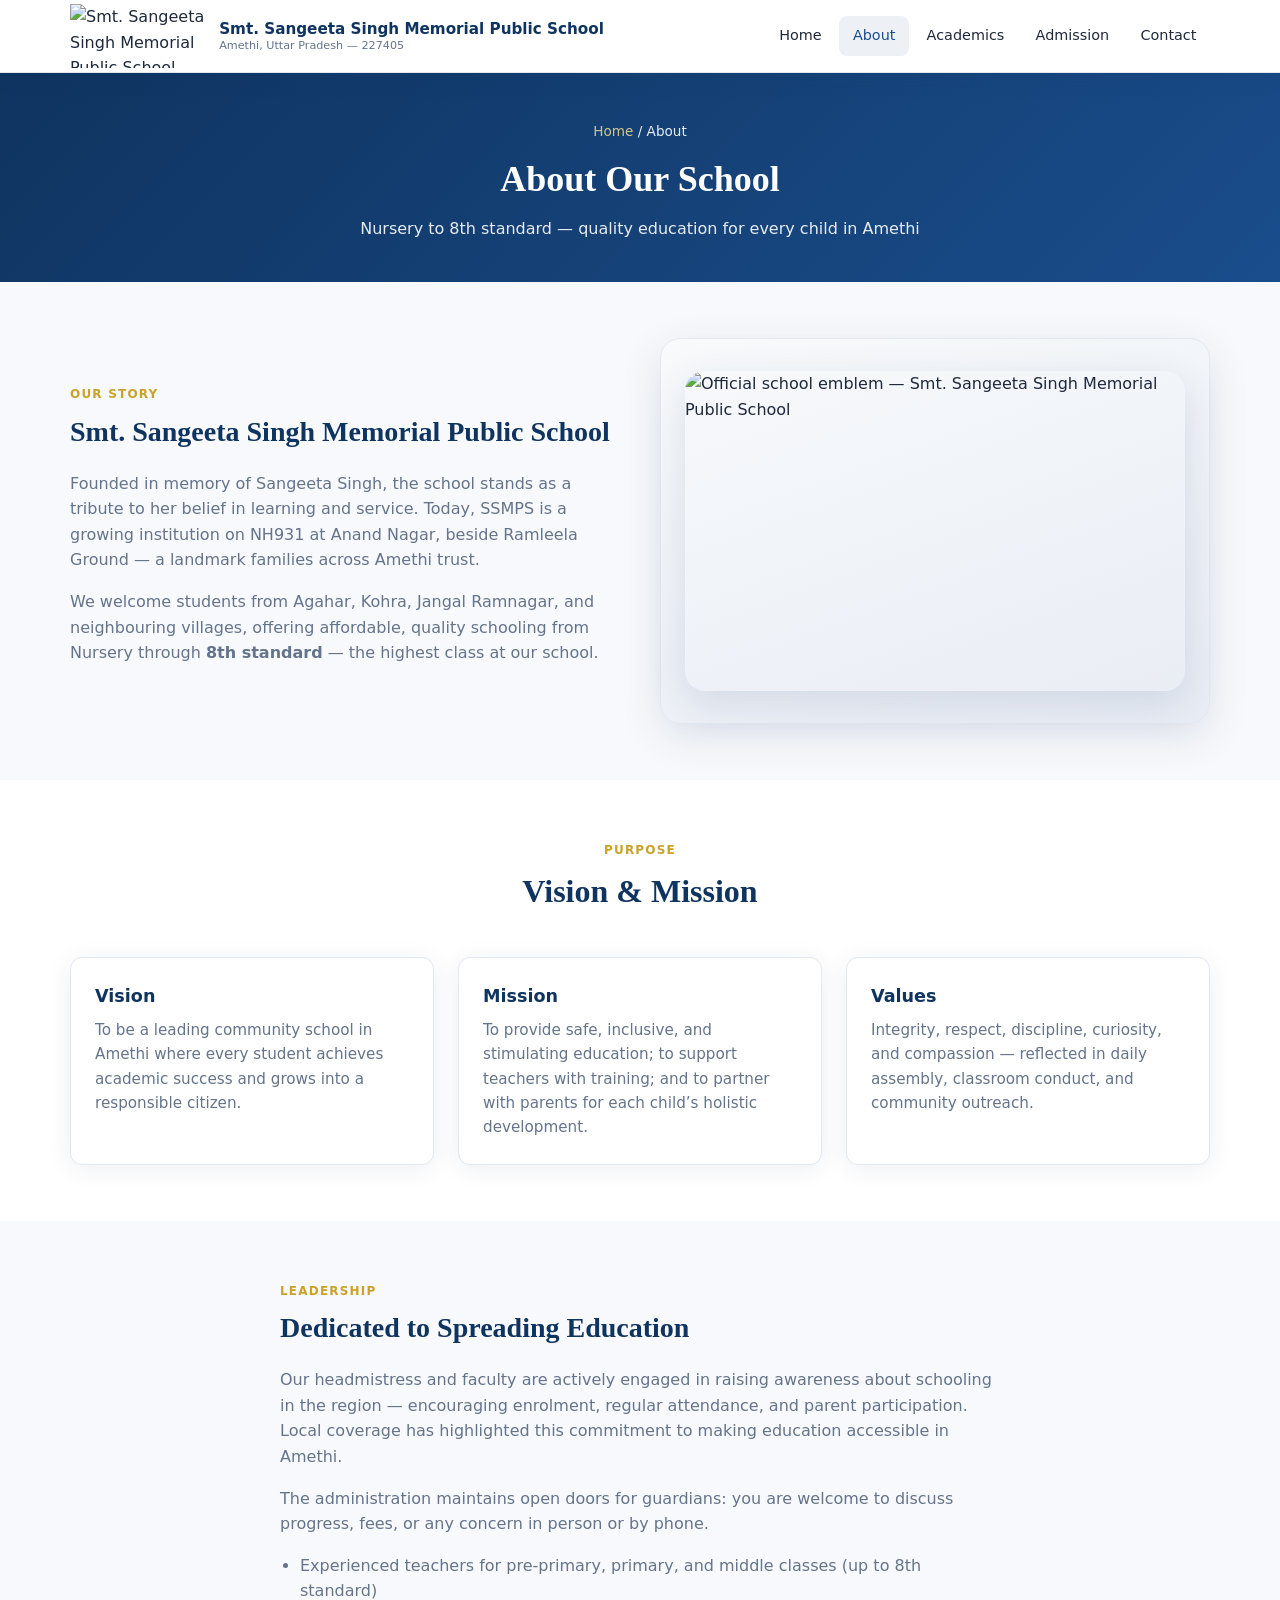
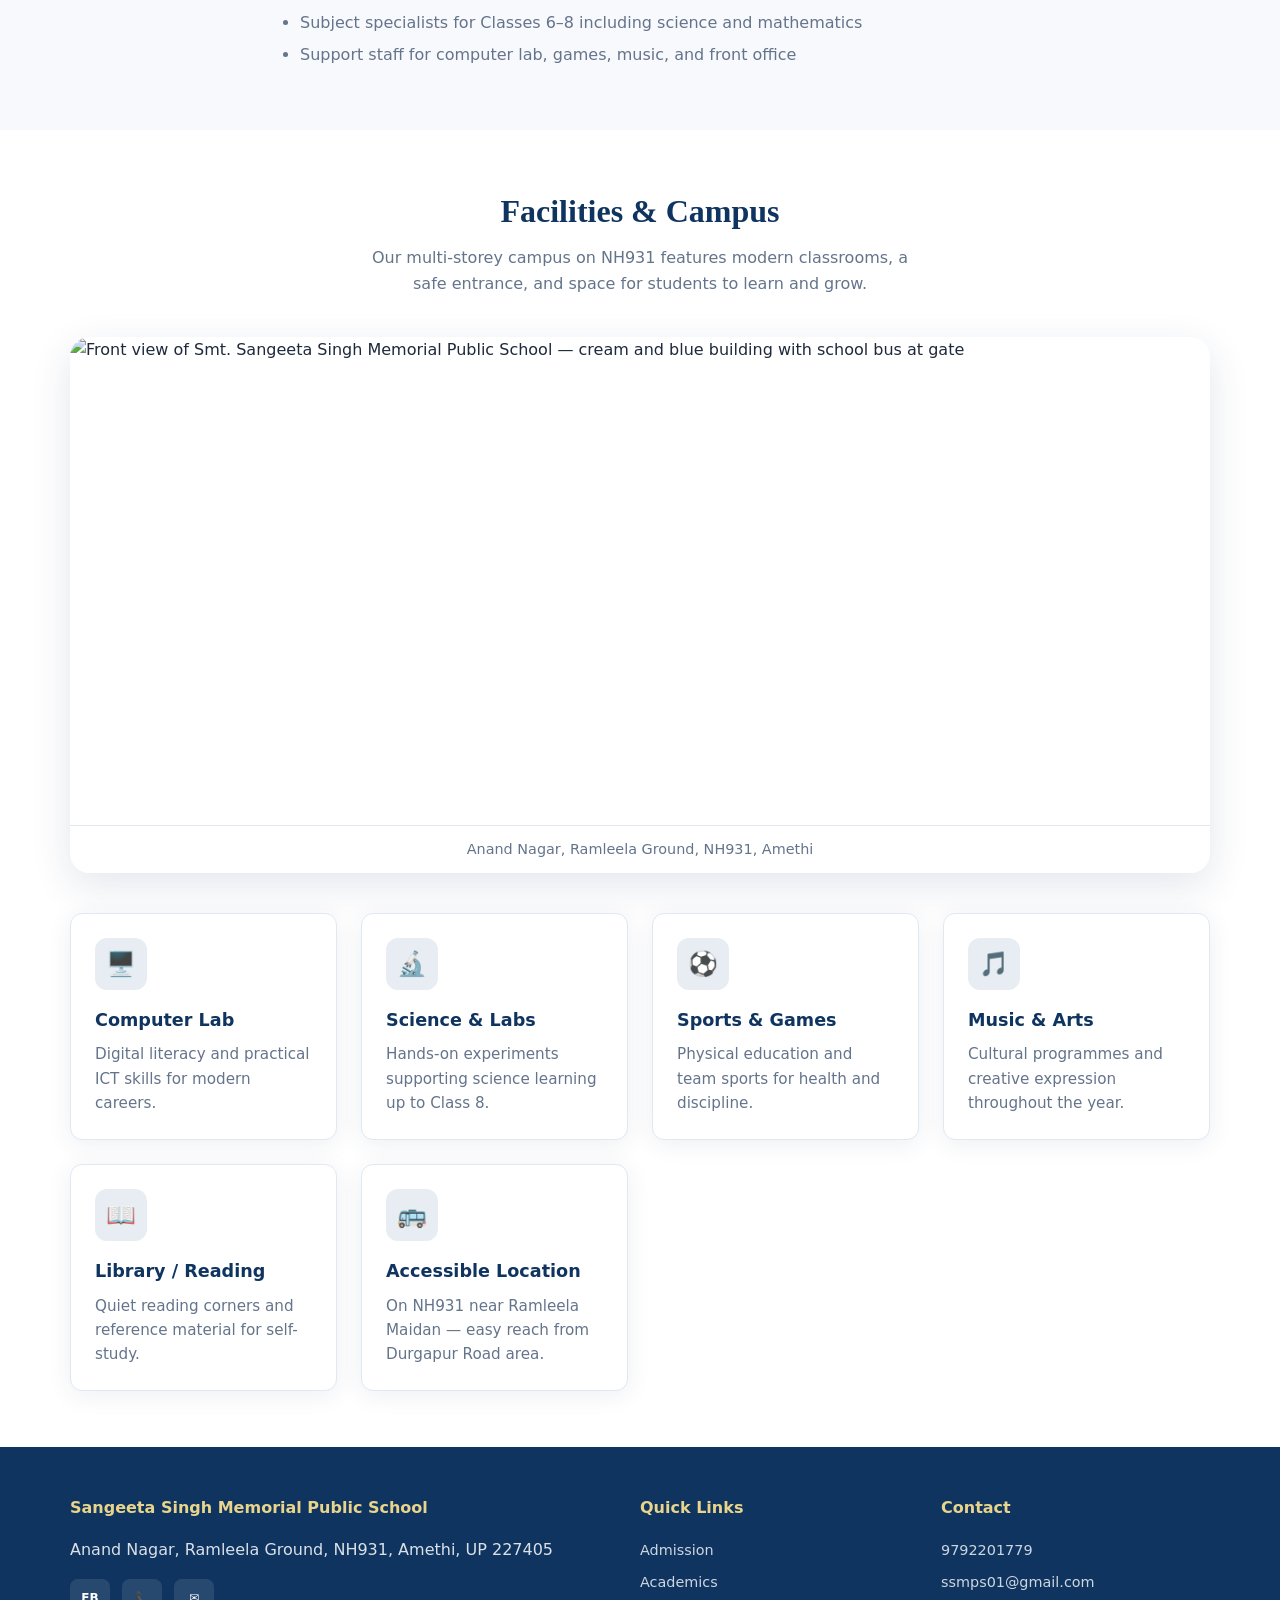
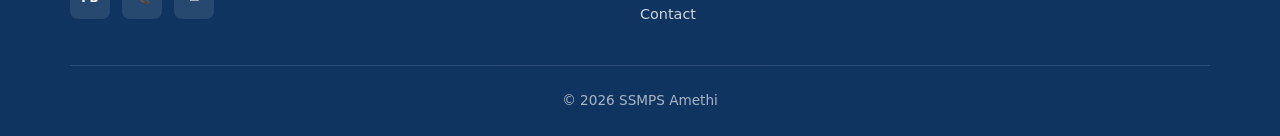
==== commit 1da83bd7: "fixed head" ====
--- a/about.html
+++ b/about.html
@@ -1,7 +1,6 @@
 <!DOCTYPE html>
 <html lang="en">
 <head>
-<<<<<<< HEAD
   <meta charset="UTF-8">
   <meta name="viewport" content="width=device-width, initial-scale=1.0">
   <meta name="description" content="About SSMPS Amethi — Nursery to 8th standard, vision, mission, and campus.">
@@ -132,137 +131,3 @@
   <script src="script.js"></script>
 </body>
 </html>
-=======
-    <meta charset="UTF-8">
-    <meta name="viewport" content="width=device-width, initial-scale=1.0">
-    <title>About Us | Anand Singh Trust</title>
-    <link rel="stylesheet" href="https://cdnjs.cloudflare.com/ajax/libs/font-awesome/6.5.1/css/all.min.css">
-    <link rel="stylesheet" href="style.css">
-</head>
-<body>
-
-<div class="top-bar">
-    <div class="top-bar__left">
-        <span class="top-bar__item">
-            <i class="fa-solid fa-location-dot" aria-hidden="true"></i>
-            <span>Ranjeet Nagar, Kherauna Bypass, Amethi UP – 227405</span>
-        </span>
-    </div>
-    <div class="top-bar__center">
-        <a href="mailto:info@anandsinghtrust.in" class="top-bar__item">
-            <i class="fa-solid fa-envelope" aria-hidden="true"></i>
-            <span>info@anandsinghtrust.in</span>
-        </a>
-    </div>
-    <div class="top-bar__right">
-        <a href="https://wa.me/919473744347" class="top-bar__btn top-bar__btn--whatsapp" target="_blank" rel="noopener noreferrer">
-            <i class="fa-brands fa-whatsapp" aria-hidden="true"></i>
-            <span>9473744347</span>
-        </a>
-    </div>
-</div>
-
-<header class="main-header">
-    <div class="main-header__inner">
-        <a href="index.html" class="brand">
-            <div class="brand__emblem" aria-hidden="true">
-                <span class="brand__stars">★★★</span>
-                <span class="brand__ring">
-                    <i class="fa-solid fa-graduation-cap"></i>
-                </span>
-            </div>
-            <div class="brand__text">
-                <span class="brand__name">Anand Singh Shaishik Avam Samaj Kalyan Datavya Trust</span>
-                <span class="brand__reg">Regd. by Indian Trust Act 1882 (Govt. of India)</span>
-            </div>
-        </a>
-        <button type="button" class="nav-toggle" aria-label="Open menu" aria-expanded="false" aria-controls="main-nav">
-            <i class="fa-solid fa-bars"></i>
-        </button>
-        <nav class="main-nav" id="main-nav">
-            <ul>
-                <li><a href="index.html">Home</a></li>
-                <li><a href="about.html" class="active">About Us</a></li>
-                <li><a href="contact.html">Contact</a></li>
-            </ul>
-        </nav>
-    </div>
-</header>
-
-<section class="hero hero--page">
-    <h2>About Our Trust</h2>
-    <p class="hero--page__lead">Dedicated to education, social welfare, and community development in Amethi and beyond.</p>
-    <div class="hero--page__badge">
-        <i class="fa-solid fa-certificate" aria-hidden="true"></i>
-        Registered under the Indian Trust Act 1882 (Govt. of India)
-    </div>
-</section>
-
-<section class="content content--about">
-    <div class="content__inner content__inner--about">
-
-        <article class="about-intro">
-            <div class="about-intro__icon" aria-hidden="true">
-                <i class="fa-solid fa-hand-holding-heart"></i>
-            </div>
-            <div class="about-intro__text">
-                <h3>Who We Are</h3>
-                <p>
-                    <strong>Anand Singh Shaishik Avam Samaj Kalyan Datavya Trust</strong> is a registered charitable trust based in Amethi, Uttar Pradesh. Inspired by the vision of serving society through learning and compassion, we work to uplift rural and underserved communities by making quality education accessible and supporting meaningful social welfare programmes.
-                </p>
-                <p>
-                    Through our institutions and outreach, we aim to nurture young minds, strengthen families, and contribute to lasting community development — one student, one family, and one village at a time.
-                </p>
-            </div>
-        </article>
-
-        <div class="about-mission-grid">
-            <div class="about-card about-card--mission">
-                <span class="about-card__icon"><i class="fa-solid fa-bullseye" aria-hidden="true"></i></span>
-                <h4>Our Mission</h4>
-                <p>To empower communities through accessible education, charitable initiatives, and programmes that promote dignity, health, and opportunity for all.</p>
-            </div>
-            <div class="about-card about-card--vision">
-                <span class="about-card__icon"><i class="fa-solid fa-eye" aria-hidden="true"></i></span>
-                <h4>Our Vision</h4>
-                <p>A society where every child can learn with hope, every family receives support in times of need, and education becomes the foundation of lasting progress in rural India.</p>
-            </div>
-        </div>
-
-        <div class="about-section-head">
-            <span class="about-section-head__label">What We Do</span>
-            <h3>Three Pillars of Our Work</h3>
-        </div>
-
-        <ul class="about-pillars">
-            <li class="about-pillar">
-                <span class="about-pillar__icon"><i class="fa-solid fa-graduation-cap" aria-hidden="true"></i></span>
-                <h4>Education</h4>
-                <p>Running and supporting schools and colleges — including pharmacy and school-level programmes — so students in Amethi receive quality, career-ready learning.</p>
-            </li>
-            <li class="about-pillar">
-                <span class="about-pillar__icon"><i class="fa-solid fa-hands-holding-child" aria-hidden="true"></i></span>
-                <h4>Social Welfare</h4>
-                <p>Helping families through charitable support, health awareness, and initiatives that address real needs in our neighbourhoods.</p>
-            </li>
-            <li class="about-pillar">
-                <span class="about-pillar__icon"><i class="fa-solid fa-people-group" aria-hidden="true"></i></span>
-                <h4>Community Development</h4>
-                <p>Building stronger villages through volunteer action, local partnerships, and programmes that encourage participation and shared responsibility.</p>
-            </li>
-        </ul>
-
-        <ul class="college-highlights about-highlights">
-            <li><i class="fa-solid fa-location-dot" aria-hidden="true"></i> Based in Ranjeet Nagar, Amethi, UP</li>
-            <li><i class="fa-solid fa-shield-halved" aria-hidden="true"></i> 80G Tax Exemption on Donations</li>
-            <li><i class="fa-solid fa-user-group" aria-hidden="true"></i> Volunteers &amp; Community Partners Welcome</li>
-            <li><i class="fa-solid fa-heart" aria-hidden="true"></i> Transparent, Purpose-Driven Giving</li>
-        </ul>
-
-    </div>
-</section>
-
-<script src="script.js"></script>
-</body>
-</html>
->>>>>>> d7162a743671be31a9b10fd3b4ac5eeeaea36288
--- a/style.css
+++ b/style.css
@@ -1,4 +1,3 @@
-<<<<<<< HEAD
 /* Sangeeta Singh Memorial Public School — Amethi */
 
 :root {
@@ -855,999 +854,6 @@
 
 .mt-2 {
   margin-top: 2rem;
-=======
-@import url('https://fonts.googleapis.com/css2?family=Poppins:wght@400;500;600;700;800&display=swap');
-
-:root {
-    --navy: #0a192f;
-    --blue-dark: #0d47a1;
-    --blue: #1565c0;
-    --blue-light: #42a5f5;
-    --orange: #e65100;
-    --orange-bright: #ff9800;
-    --whatsapp: #25d366;
-    --text: #1a237e;
-    --white: #ffffff;
-    --shadow: 0 4px 20px rgba(13, 71, 161, 0.12);
-}
-
-* {
-    box-sizing: border-box;
-}
-
-body {
-    margin: 0;
-    font-family: 'Poppins', Arial, sans-serif;
-    color: #333;
-    line-height: 1.6;
-}
-
-/* Top contact bar */
-.top-bar {
-    display: grid;
-    grid-template-columns: 1fr auto 1fr;
-    align-items: center;
-    gap: 16px;
-    background: var(--navy);
-    color: #e8e8e8;
-    padding: 10px 24px;
-    font-size: 13px;
-}
-
-.top-bar__left {
-    justify-self: start;
-    min-width: 0;
-}
-
-.top-bar__center {
-    justify-self: center;
-}
-
-.top-bar__right {
-    justify-self: end;
-}
-
-.top-bar__item {
-    display: inline-flex;
-    align-items: center;
-    gap: 8px;
-    color: #e8e8e8;
-    text-decoration: none;
-    transition: color 0.2s;
-    max-width: 100%;
-}
-
-a.top-bar__item:hover {
-    color: #fff;
-}
-
-.top-bar__item i {
-    color: #90caf9;
-    font-size: 15px;
-    flex-shrink: 0;
-}
-
-.top-bar__left .top-bar__item span:last-child {
-    line-height: 1.3;
-}
-
-.top-bar__btn {
-    display: inline-flex;
-    align-items: center;
-    gap: 8px;
-    padding: 8px 16px;
-    border-radius: 6px;
-    font-weight: 700;
-    text-decoration: none;
-    transition: transform 0.15s, box-shadow 0.15s;
-}
-
-.top-bar__btn:hover {
-    transform: translateY(-1px);
-    box-shadow: 0 4px 12px rgba(0, 0, 0, 0.25);
-}
-
-.top-bar__btn--whatsapp {
-    background: var(--whatsapp);
-    color: #fff;
-    box-shadow: 0 2px 6px rgba(0, 0, 0, 0.3);
-}
-
-.top-bar__btn--whatsapp i {
-    font-size: 18px;
-}
-
-/* Main header — Ummeed-style */
-.main-header {
-    background: var(--white);
-    box-shadow: var(--shadow);
-    border-bottom: 3px solid var(--blue-light);
-    position: sticky;
-    top: 0;
-    z-index: 100;
-}
-
-.main-header__inner {
-    max-width: 1280px;
-    margin: 0 auto;
-    padding: 12px 24px;
-    display: flex;
-    align-items: center;
-    justify-content: space-between;
-    gap: 24px;
-}
-
-.brand {
-    display: flex;
-    align-items: center;
-    gap: 14px;
-    text-decoration: none;
-    color: inherit;
-    flex-shrink: 0;
-    min-width: 0;
-}
-
-.brand__emblem {
-    position: relative;
-    flex-shrink: 0;
-    width: 72px;
-    height: 72px;
-}
-
-.brand__stars {
-    position: absolute;
-    top: -2px;
-    left: 50%;
-    transform: translateX(-50%);
-    font-size: 7px;
-    color: var(--orange-bright);
-    letter-spacing: 2px;
-    line-height: 1;
-}
-
-.brand__ring {
-    display: flex;
-    align-items: center;
-    justify-content: center;
-    width: 72px;
-    height: 72px;
-    border-radius: 50%;
-    border: 3px solid var(--blue);
-    background: linear-gradient(145deg, #e3f2fd 0%, #bbdefb 100%);
-    box-shadow: inset 0 0 0 2px #fff, 0 2px 8px rgba(21, 101, 192, 0.2);
-}
-
-.brand__ring i {
-    font-size: 28px;
-    color: var(--blue-dark);
-}
-
-.brand__text {
-    display: flex;
-    flex-direction: column;
-    gap: 2px;
-    min-width: 0;
-}
-
-.brand__name {
-    display: block;
-    font-size: clamp(0.75rem, 1.8vw, 1.15rem);
-    font-weight: 800;
-    line-height: 1.25;
-    letter-spacing: -0.01em;
-    white-space: nowrap;
-    background: linear-gradient(180deg, #42a5f5 0%, #1565c0 45%, #0d47a1 100%);
-    -webkit-background-clip: text;
-    background-clip: text;
-    color: transparent;
-}
-
-@media (max-width: 900px) {
-    .brand__name {
-        white-space: normal;
-    }
-}
-
-.brand__reg {
-    display: inline-block;
-    margin-top: 4px;
-    padding: 3px 8px;
-    font-size: 0.58rem;
-    font-weight: 600;
-    color: #fff;
-    background: #212121;
-    border-radius: 4px;
-    letter-spacing: 0.02em;
-    width: fit-content;
-    max-width: 100%;
-}
-
-/* Navigation */
-.nav-toggle {
-    display: none;
-    background: none;
-    border: 2px solid var(--blue);
-    color: var(--blue-dark);
-    font-size: 1.25rem;
-    padding: 8px 12px;
-    border-radius: 6px;
-    cursor: pointer;
-}
-
-.main-nav ul {
-    list-style: none;
-    margin: 0;
-    padding: 0;
-    display: flex;
-    align-items: center;
-    flex-wrap: wrap;
-    gap: 6px 28px;
-}
-
-.main-nav a {
-    text-decoration: none;
-    font-size: 0.8rem;
-    font-weight: 600;
-    letter-spacing: 0.08em;
-    text-transform: uppercase;
-    color: var(--text);
-    padding: 6px 0;
-    position: relative;
-    transition: color 0.2s;
-}
-
-.main-nav a::after {
-    content: '';
-    position: absolute;
-    left: 0;
-    bottom: 0;
-    width: 0;
-    height: 2px;
-    background: var(--blue-light);
-    transition: width 0.25s ease;
-}
-
-.main-nav a:hover {
-    color: var(--blue);
-}
-
-.main-nav a:hover::after {
-    width: 100%;
-}
-
-.main-nav a.active {
-    color: var(--blue-light);
-    font-weight: 700;
-}
-
-.main-nav a.active::after {
-    width: 100%;
-    background: var(--blue-light);
-}
-
-/* Hero — inner pages */
-.hero--page {
-    text-align: center;
-    padding: 60px 24px 70px;
-    background: linear-gradient(135deg, #0d47a1 0%, #1565c0 40%, #1976d2 70%, #42a5f5 100%);
-    color: #fff;
-    position: relative;
-    overflow: hidden;
-}
-
-.hero--page::before {
-    content: '';
-    position: absolute;
-    inset: 0;
-    background:
-        radial-gradient(circle at 20% 80%, rgba(255, 255, 255, 0.08) 0%, transparent 50%),
-        radial-gradient(circle at 80% 20%, rgba(255, 152, 0, 0.12) 0%, transparent 45%);
-    pointer-events: none;
-}
-
-.hero--page > * {
-    position: relative;
-    z-index: 1;
-}
-
-.hero--page h2 {
-    margin: 0 0 12px;
-    font-size: clamp(1.5rem, 4vw, 2.25rem);
-    font-weight: 700;
-    text-shadow: 0 2px 8px rgba(0, 0, 0, 0.15);
-}
-
-.hero--page p {
-    margin: 0 auto 10px;
-    max-width: 640px;
-    font-size: 1.05rem;
-    opacity: 0.95;
-}
-
-.hero--page__lead {
-    margin-bottom: 20px !important;
-}
-
-.hero--page__badge {
-    display: inline-flex;
-    align-items: center;
-    gap: 8px;
-    margin-top: 8px;
-    padding: 10px 18px;
-    background: rgba(255, 255, 255, 0.15);
-    border: 1px solid rgba(255, 255, 255, 0.3);
-    border-radius: 50px;
-    font-size: 0.82rem;
-    font-weight: 500;
-    backdrop-filter: blur(8px);
-    -webkit-backdrop-filter: blur(8px);
-}
-
-.hero--page__badge i {
-    color: var(--orange-bright);
-}
-
-/* About page */
-.content--about {
-    padding: 48px 24px 72px;
-}
-
-.content__inner--about {
-    max-width: 960px;
-    display: flex;
-    flex-direction: column;
-    gap: 40px;
-}
-
-.about-intro {
-    display: flex;
-    gap: 28px;
-    align-items: flex-start;
-    background: #fff;
-    border-radius: 16px;
-    padding: 36px 40px;
-    box-shadow: var(--shadow);
-    border-top: 4px solid var(--blue);
-}
-
-.about-intro__icon {
-    flex-shrink: 0;
-    width: 72px;
-    height: 72px;
-    display: flex;
-    align-items: center;
-    justify-content: center;
-    border-radius: 50%;
-    background: linear-gradient(135deg, #e3f2fd 0%, #bbdefb 100%);
-    color: var(--blue-dark);
-    font-size: 1.75rem;
-}
-
-.about-intro__text h3 {
-    margin: 0 0 14px;
-    font-size: 1.45rem;
-    color: var(--blue-dark);
-}
-
-.about-intro__text p {
-    margin: 0 0 14px;
-    color: #444;
-    line-height: 1.75;
-}
-
-.about-intro__text p:last-child {
-    margin-bottom: 0;
-}
-
-.about-mission-grid {
-    display: grid;
-    grid-template-columns: repeat(2, 1fr);
-    gap: 24px;
-}
-
-.about-card {
-    background: #fff;
-    border-radius: 14px;
-    padding: 28px 30px;
-    box-shadow: var(--shadow);
-    transition: transform 0.2s, box-shadow 0.2s;
-}
-
-.about-card:hover {
-    transform: translateY(-3px);
-    box-shadow: 0 8px 28px rgba(13, 71, 161, 0.18);
-}
-
-.about-card--mission {
-    border-left: 5px solid var(--orange-bright);
-}
-
-.about-card--vision {
-    border-left: 5px solid var(--blue);
-}
-
-.about-card__icon {
-    display: inline-flex;
-    align-items: center;
-    justify-content: center;
-    width: 48px;
-    height: 48px;
-    border-radius: 12px;
-    background: #e3f2fd;
-    color: var(--blue);
-    font-size: 1.2rem;
-    margin-bottom: 14px;
-}
-
-.about-card--mission .about-card__icon {
-    background: #fff3e0;
-    color: var(--orange);
-}
-
-.about-card h4 {
-    margin: 0 0 10px;
-    font-size: 1.15rem;
-    color: var(--blue-dark);
-}
-
-.about-card p {
-    margin: 0;
-    font-size: 0.95rem;
-    color: #555;
-    line-height: 1.7;
-}
-
-.about-section-head {
-    text-align: center;
-}
-
-.about-section-head__label {
-    display: inline-block;
-    font-size: 0.75rem;
-    font-weight: 700;
-    letter-spacing: 0.12em;
-    text-transform: uppercase;
-    color: var(--orange);
-    margin-bottom: 6px;
-}
-
-.about-section-head h3 {
-    margin: 0 0 10px;
-    font-size: 1.5rem;
-    color: var(--blue-dark);
-}
-
-.about-section-head__desc {
-    margin: 0 auto;
-    max-width: 620px;
-    color: #666;
-    font-size: 0.95rem;
-    line-height: 1.65;
-}
-
-.about-pillars {
-    list-style: none;
-    margin: 0;
-    padding: 0;
-    display: grid;
-    grid-template-columns: repeat(3, 1fr);
-    gap: 20px;
-}
-
-.about-pillar {
-    background: #fff;
-    border-radius: 14px;
-    padding: 28px 24px;
-    text-align: center;
-    box-shadow: var(--shadow);
-    transition: transform 0.2s, border-color 0.2s;
-    border-bottom: 3px solid transparent;
-}
-
-.about-pillar:hover {
-    transform: translateY(-4px);
-    border-bottom-color: var(--blue-light);
-}
-
-.about-pillar__icon {
-    display: inline-flex;
-    align-items: center;
-    justify-content: center;
-    width: 56px;
-    height: 56px;
-    margin-bottom: 16px;
-    border-radius: 50%;
-    background: linear-gradient(180deg, var(--blue) 0%, var(--blue-dark) 100%);
-    color: #fff;
-    font-size: 1.35rem;
-}
-
-.about-pillar h4 {
-    margin: 0 0 10px;
-    font-size: 1.05rem;
-    color: var(--blue-dark);
-}
-
-.about-pillar p {
-    margin: 0;
-    font-size: 0.88rem;
-    color: #555;
-    line-height: 1.65;
-}
-
-.about-highlights {
-    margin: 0 !important;
-}
-
-@media (max-width: 900px) {
-    .about-mission-grid {
-        grid-template-columns: 1fr;
-    }
-
-    .about-pillars {
-        grid-template-columns: 1fr;
-    }
-
-    .about-intro {
-        flex-direction: column;
-        align-items: center;
-        text-align: center;
-        padding: 28px 24px;
-    }
-}
-
-/* Hero — home (full banner layout) */
-.hero--home {
-    position: relative;
-    min-height: 520px;
-    display: flex;
-    align-items: stretch;
-    overflow: hidden;
-    color: #fff;
-    text-align: left;
-}
-
-.hero__bg {
-    position: absolute;
-    inset: 0;
-    background-image: url('https://images.unsplash.com/photo-1503676260728-1c00da094a0b?w=1920&q=80');
-    background-size: cover;
-    background-position: center;
-    filter: blur(2px);
-    transform: scale(1.05);
-}
-
-.hero__overlay {
-    position: absolute;
-    inset: 0;
-    background: linear-gradient(
-        105deg,
-        rgba(10, 25, 47, 0.92) 0%,
-        rgba(13, 71, 161, 0.78) 45%,
-        rgba(21, 101, 192, 0.65) 100%
-    );
-}
-
-.hero__inner {
-    position: relative;
-    z-index: 1;
-    width: 100%;
-    max-width: 1280px;
-    margin: 0 auto;
-    padding: 56px 32px 32px;
-    display: flex;
-    flex-direction: column;
-    justify-content: space-between;
-    min-height: 520px;
-}
-
-.hero__content {
-    max-width: 720px;
-}
-
-.hero__title {
-    margin: 0 0 18px;
-    font-size: clamp(1.75rem, 4.5vw, 3rem);
-    font-weight: 800;
-    line-height: 1.15;
-    text-shadow: 0 2px 16px rgba(0, 0, 0, 0.35);
-}
-
-.hero__highlight {
-    color: var(--orange-bright);
-}
-
-.hero__subtitle {
-    margin: 0 0 20px;
-    font-size: clamp(0.95rem, 2vw, 1.15rem);
-    line-height: 1.65;
-    opacity: 0.92;
-    max-width: 560px;
-}
-
-.hero__divider {
-    display: flex;
-    align-items: center;
-    gap: 14px;
-    margin-bottom: 28px;
-    max-width: 320px;
-}
-
-.hero__divider-line {
-    flex: 1;
-    height: 1px;
-    background: rgba(255, 255, 255, 0.35);
-}
-
-.hero__divider i {
-    color: var(--orange-bright);
-    font-size: 0.85rem;
-}
-
-.hero__cta {
-    display: flex;
-    flex-wrap: wrap;
-    gap: 16px;
-    margin-bottom: 20px;
-}
-
-.hero__btn {
-    display: inline-flex;
-    align-items: center;
-    gap: 14px;
-    padding: 14px 22px;
-    border-radius: 12px;
-    font-family: inherit;
-    text-decoration: none;
-    color: inherit;
-    cursor: pointer;
-    transition: transform 0.2s, box-shadow 0.2s, background 0.2s;
-    border: 2px solid transparent;
-    min-width: 200px;
-}
-
-.hero__btn > i {
-    font-size: 1.35rem;
-    flex-shrink: 0;
-}
-
-.hero__btn-text {
-    display: flex;
-    flex-direction: column;
-    align-items: flex-start;
-    text-align: left;
-}
-
-.hero__btn-text strong {
-    font-size: 0.88rem;
-    font-weight: 800;
-    letter-spacing: 0.06em;
-    text-transform: uppercase;
-}
-
-.hero__btn-text small {
-    font-size: 0.72rem;
-    font-weight: 500;
-    opacity: 0.9;
-    text-transform: none;
-    letter-spacing: 0;
-    margin-top: 2px;
-}
-
-.hero__btn--support {
-    background: linear-gradient(180deg, #ffb74d 0%, #ff9800 50%, #f57c00 100%);
-    color: #fff;
-    border-color: transparent;
-    box-shadow: 0 6px 20px rgba(245, 124, 0, 0.45);
-}
-
-.hero__btn:hover {
-    transform: translateY(-2px);
-}
-
-.hero__btn--support:hover {
-    box-shadow: 0 8px 28px rgba(245, 124, 0, 0.55);
-}
-
-.hero__trust-badge {
-    display: flex;
-    align-items: center;
-    gap: 8px;
-    margin: 0;
-    font-size: 0.8rem;
-    opacity: 0.85;
-}
-
-.hero__trust-badge i {
-    color: var(--orange-bright);
-}
-
-.hero__stats {
-    display: grid;
-    grid-template-columns: repeat(4, 1fr);
-    gap: 12px;
-    margin-top: 40px;
-    padding: 20px 24px;
-    background: rgba(255, 255, 255, 0.12);
-    backdrop-filter: blur(12px);
-    -webkit-backdrop-filter: blur(12px);
-    border: 1px solid rgba(255, 255, 255, 0.2);
-    border-radius: 16px;
-    box-shadow: 0 8px 32px rgba(0, 0, 0, 0.2);
-}
-
-.hero__stat {
-    display: flex;
-    align-items: center;
-    gap: 12px;
-    padding: 4px 8px;
-}
-
-.hero__stat-icon {
-    display: flex;
-    align-items: center;
-    justify-content: center;
-    width: 44px;
-    height: 44px;
-    border-radius: 50%;
-    background: rgba(255, 255, 255, 0.15);
-    border: 1px solid rgba(255, 255, 255, 0.25);
-    flex-shrink: 0;
-}
-
-.hero__stat-icon i {
-    font-size: 1.15rem;
-    color: var(--orange-bright);
-    line-height: 1;
-}
-
-.hero__stat-icon i::before {
-    display: block;
-}
-
-.hero__stat-text {
-    font-size: 0.8rem;
-    line-height: 1.35;
-    opacity: 0.95;
-}
-
-.hero__stat-text strong {
-    display: block;
-    font-size: 1rem;
-    font-weight: 800;
-    color: #fff;
-}
-
-@media (max-width: 900px) {
-    .hero__stats {
-        grid-template-columns: repeat(2, 1fr);
-    }
-
-    .hero__inner {
-        padding: 40px 20px 24px;
-        min-height: auto;
-    }
-
-    .hero--home {
-        min-height: auto;
-    }
-}
-
-@media (max-width: 520px) {
-    .hero__stats {
-        grid-template-columns: 1fr;
-    }
-
-    .hero__btn {
-        width: 100%;
-        min-width: unset;
-    }
-}
-
-.btn-primary {
-    display: inline-block;
-    padding: 14px 32px;
-    background: linear-gradient(180deg, #ffb74d 0%, #ff9800 50%, #f57c00 100%);
-    color: #fff;
-    font-family: inherit;
-    font-size: 0.95rem;
-    font-weight: 700;
-    letter-spacing: 0.04em;
-    text-transform: uppercase;
-    border: none;
-    border-radius: 50px;
-    cursor: pointer;
-    box-shadow: 0 4px 16px rgba(245, 124, 0, 0.45);
-    transition: transform 0.2s, box-shadow 0.2s;
-}
-
-.btn-primary:hover {
-    transform: translateY(-2px);
-    box-shadow: 0 6px 22px rgba(245, 124, 0, 0.55);
-}
-
-.btn-primary--link {
-    display: inline-flex;
-    align-items: center;
-    gap: 10px;
-    text-decoration: none;
-}
-
-.btn-secondary {
-    display: inline-block;
-    padding: 14px 28px;
-    background: #fff;
-    color: var(--blue-dark);
-    font-family: inherit;
-    font-size: 0.9rem;
-    font-weight: 700;
-    letter-spacing: 0.04em;
-    text-transform: uppercase;
-    text-decoration: none;
-    border: 2px solid var(--blue);
-    border-radius: 50px;
-    transition: background 0.2s, color 0.2s;
-}
-
-.btn-secondary:hover {
-    background: var(--blue-dark);
-    color: #fff;
-}
-
-/* Page content */
-.content {
-    padding: 56px 24px 72px;
-    background: #f8fafc;
-}
-
-.content--home {
-    padding: 48px 24px 64px;
-}
-
-.content__inner {
-    max-width: 820px;
-    margin: 0 auto;
-}
-
-.content__inner--grid {
-    max-width: 820px;
-    display: flex;
-    flex-direction: column;
-    gap: 28px;
-}
-
-.college-teaser {
-    background: #fff;
-    border-radius: 12px;
-    padding: 36px 40px;
-    box-shadow: var(--shadow);
-    border-left: 5px solid var(--orange-bright);
-    text-align: center;
-}
-
-.college-teaser--school {
-    border-left-color: #7b1fa2;
-}
-
-.institution-overview--school .college-overview__badge {
-    background: #7b1fa2;
-}
-
-.college-teaser__label {
-    display: inline-block;
-    font-size: 0.75rem;
-    font-weight: 700;
-    letter-spacing: 0.1em;
-    text-transform: uppercase;
-    color: var(--orange);
-    margin-bottom: 8px;
-}
-
-.college-teaser h3 {
-    margin: 0 0 12px;
-    font-size: 1.35rem;
-    color: var(--blue-dark);
-}
-
-.college-teaser p {
-    margin: 0 auto 24px;
-    max-width: 560px;
-    color: #555;
-    line-height: 1.7;
-}
-
-.college-teaser__actions {
-    display: flex;
-    flex-wrap: wrap;
-    gap: 14px;
-    justify-content: center;
-}
-
-.college-overview {
-    background: #fff;
-    border-radius: 12px;
-    padding: 40px 44px;
-    box-shadow: var(--shadow);
-}
-
-.college-overview__badge {
-    display: inline-block;
-    font-size: 0.72rem;
-    font-weight: 700;
-    letter-spacing: 0.06em;
-    text-transform: uppercase;
-    color: #fff;
-    background: var(--blue);
-    padding: 5px 12px;
-    border-radius: 4px;
-    margin-bottom: 16px;
-}
-
-.college-overview h3 {
-    margin: 0 0 20px;
-    font-size: 1.5rem;
-    color: var(--blue-dark);
-    line-height: 1.3;
-}
-
-.college-overview p {
-    margin: 0 0 16px;
-    color: #444;
-    line-height: 1.75;
-}
-
-.college-overview__note {
-    margin-top: 24px !important;
-    font-size: 0.95rem;
-    color: #666;
-    font-style: italic;
-}
-
-.institution-links {
-    display: flex;
-    flex-wrap: wrap;
-    gap: 14px;
-    align-items: center;
-}
-
-.btn-secondary--facebook {
-    display: inline-flex;
-    align-items: center;
-    gap: 8px;
-}
-
-.btn-secondary--facebook:hover {
-    background: #1877f2;
-    border-color: #1877f2;
-    color: #fff;
-}
-
-.college-highlights {
-    list-style: none;
-    margin: 28px 0;
-    padding: 0;
-    display: grid;
-    grid-template-columns: repeat(auto-fit, minmax(240px, 1fr));
-    gap: 14px;
-}
-
-.college-highlights li {
-    display: flex;
-    align-items: flex-start;
-    gap: 10px;
-    padding: 14px 16px;
-    background: #e3f2fd;
-    border-radius: 8px;
-    font-size: 0.9rem;
-    font-weight: 500;
-    color: var(--text);
-}
-
-.college-highlights i {
-    color: var(--blue);
-    margin-top: 2px;
-    flex-shrink: 0;
->>>>>>> d7162a743671be31a9b10fd3b4ac5eeeaea36288
 }
 
 /* Responsive */
